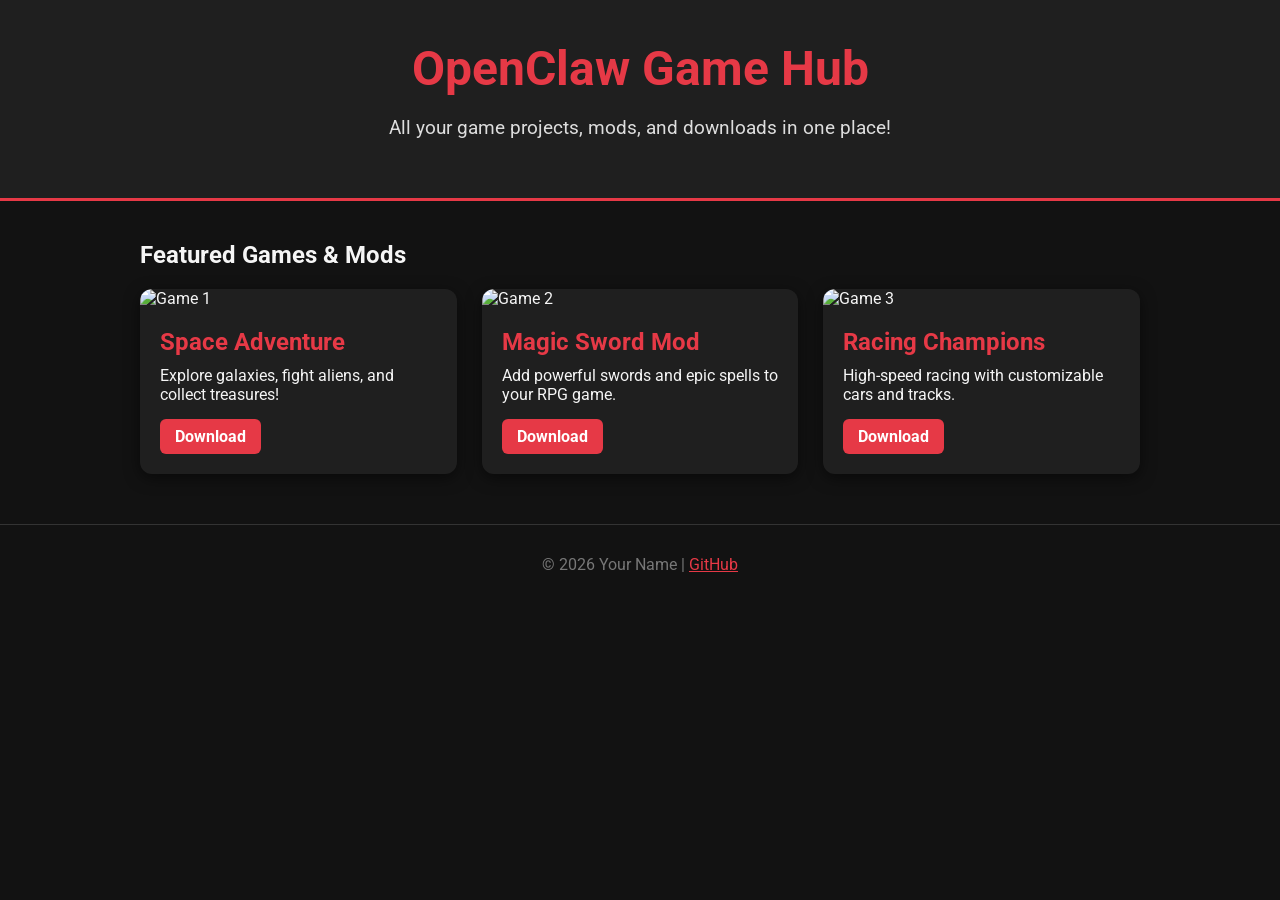
==== index.html @ 2bdb232e "Add initial HTML structure for game hub" ====
<!DOCTYPE html>
<html lang="en">
<head>
<meta charset="UTF-8">
<meta name="viewport" content="width=device-width, initial-scale=1.0">
<title>OpenClaw Style Game Hub</title>
<link href="https://fonts.googleapis.com/css2?family=Roboto:wght@400;700&display=swap" rel="stylesheet">
<style>
  body { 
    font-family: 'Roboto', sans-serif; 
    margin: 0; 
    background: #121212; 
    color: #f5f5f5; 
  }
  header {
    background: #1f1f1f;
    padding: 40px 20px;
    text-align: center;
    border-bottom: 3px solid #e63946;
  }
  header h1 { font-size: 3em; color: #e63946; margin: 0; }
  header p { font-size: 1.2em; color: #ddd; }
  .container { max-width: 1000px; margin: 40px auto; padding: 0 20px; }
  .grid { display: grid; grid-template-columns: repeat(auto-fit, minmax(280px, 1fr)); gap: 25px; }
  .card {
    background: #1f1f1f; 
    border-radius: 12px; 
    overflow: hidden; 
    box-shadow: 0 4px 15px rgba(0,0,0,0.5);
    transition: transform 0.2s, box-shadow 0.2s;
  }
  .card:hover { transform: translateY(-5px); box-shadow: 0 8px 25px rgba(0,0,0,0.7); }
  .card img { width: 100%; height: 160px; object-fit: cover; }
  .card-content { padding: 20px; }
  .card-content h2 { margin: 0 0 10px; color: #e63946; }
  .card-content p { margin: 0 0 15px; }
  .card-content a { 
    display: inline-block; 
    padding: 8px 15px; 
    background: #e63946; 
    color: white; 
    text-decoration: none; 
    border-radius: 6px; 
    font-weight: bold; 
  }
  .card-content a:hover { background: #ff4561; }
  footer { 
    text-align: center; 
    padding: 30px 10px; 
    color: #777; 
    border-top: 1px solid #333; 
  }
  /* Disqus container */
  #disqus_thread { margin-top: 50px; }
</style>
</head>
<body>

<header>
  <h1>OpenClaw Game Hub</h1>
  <p>All your game projects, mods, and downloads in one place!</p>
</header>

<div class="container">
  <h2>Featured Games & Mods</h2>
  <div class="grid">
    <div class="card">
      <img src="https://via.placeholder.com/400x160.png?text=Game+1" alt="Game 1">
      <div class="card-content">
        <h2>Space Adventure</h2>
        <p>Explore galaxies, fight aliens, and collect treasures!</p>
        <a href="https://example.com/space-adventure.zip" target="_blank">Download</a>
      </div>
    </div>

    <div class="card">
      <img src="https://via.placeholder.com/400x160.png?text=Game+2" alt="Game 2">
      <div class="card-content">
        <h2>Magic Sword Mod</h2>
        <p>Add powerful swords and epic spells to your RPG game.</p>
        <a href="https://example.com/magic-sword.zip" target="_blank">Download</a>
      </div>
    </div>

    <div class="card">
      <img src="https://via.placeholder.com/400x160.png?text=Game+3" alt="Game 3">
      <div class="card-content">
        <h2>Racing Champions</h2>
        <p>High-speed racing with customizable cars and tracks.</p>
        <a href="https://example.com/racing-champions.zip" target="_blank">Download</a>
      </div>
    </div>
  </div>

  <!-- Disqus Comments -->
  <div id="disqus_thread"></div>
</div>

<footer>
  &copy; 2026 Your Name | <a href="https://github.com/YourGitHub" target="_blank" style="color:#e63946;">GitHub</a>
</footer>

<script>
/**
*  REPLACE 'example-disqus-shortname' BELOW WITH YOUR OWN DISQUS SHORTNAME
*/
var disqus_config = function () {
this.page.url = window.location.href;
this.page.identifier = document.title;
};
(function() {
var d = document, s = d.createElement('script');
s.src = 'https://example-disqus-shortname.disqus.com/embed.js';
s.setAttribute('data-timestamp', +new Date());
(d.head || d.body).appendChild(s);
})();
</script>
<noscript>Please enable JavaScript to view the <a href="https://disqus.com/?ref_noscript">comments powered by Disqus.</a></noscript>

</body>
</html>
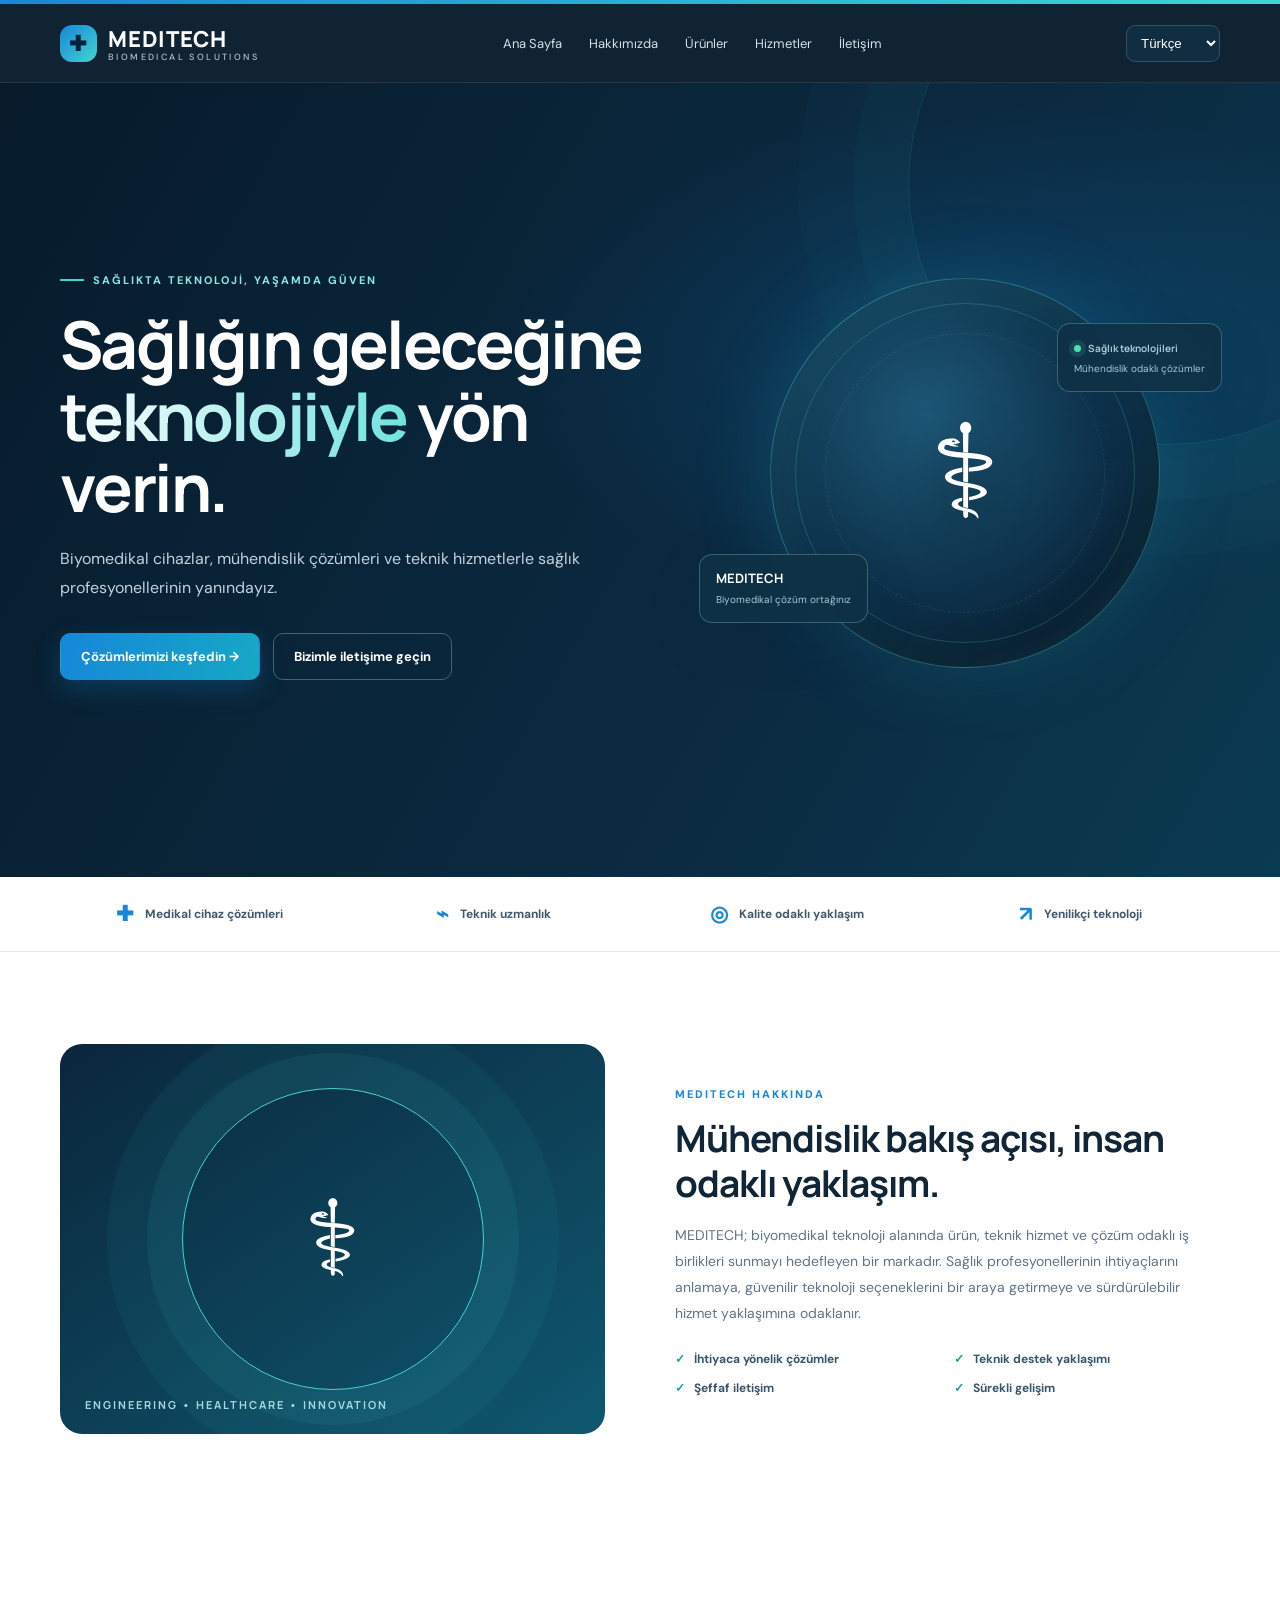
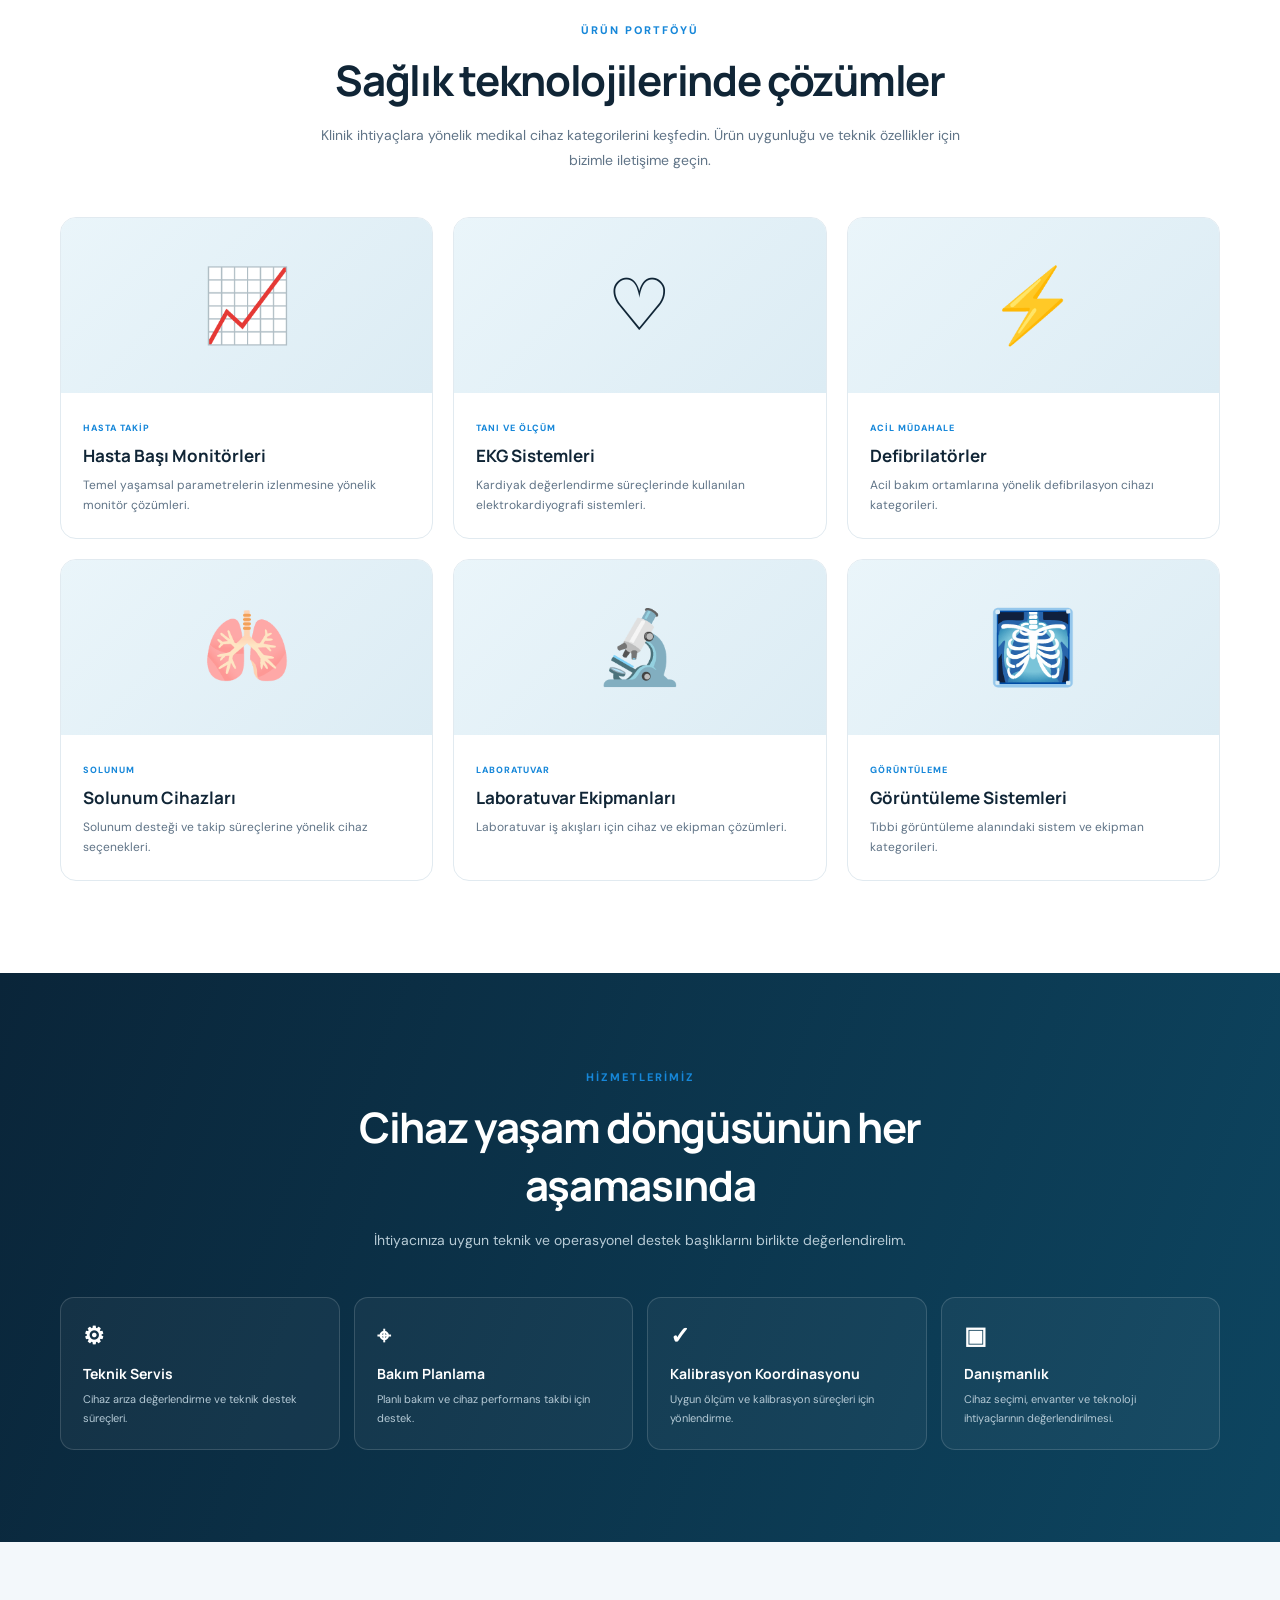
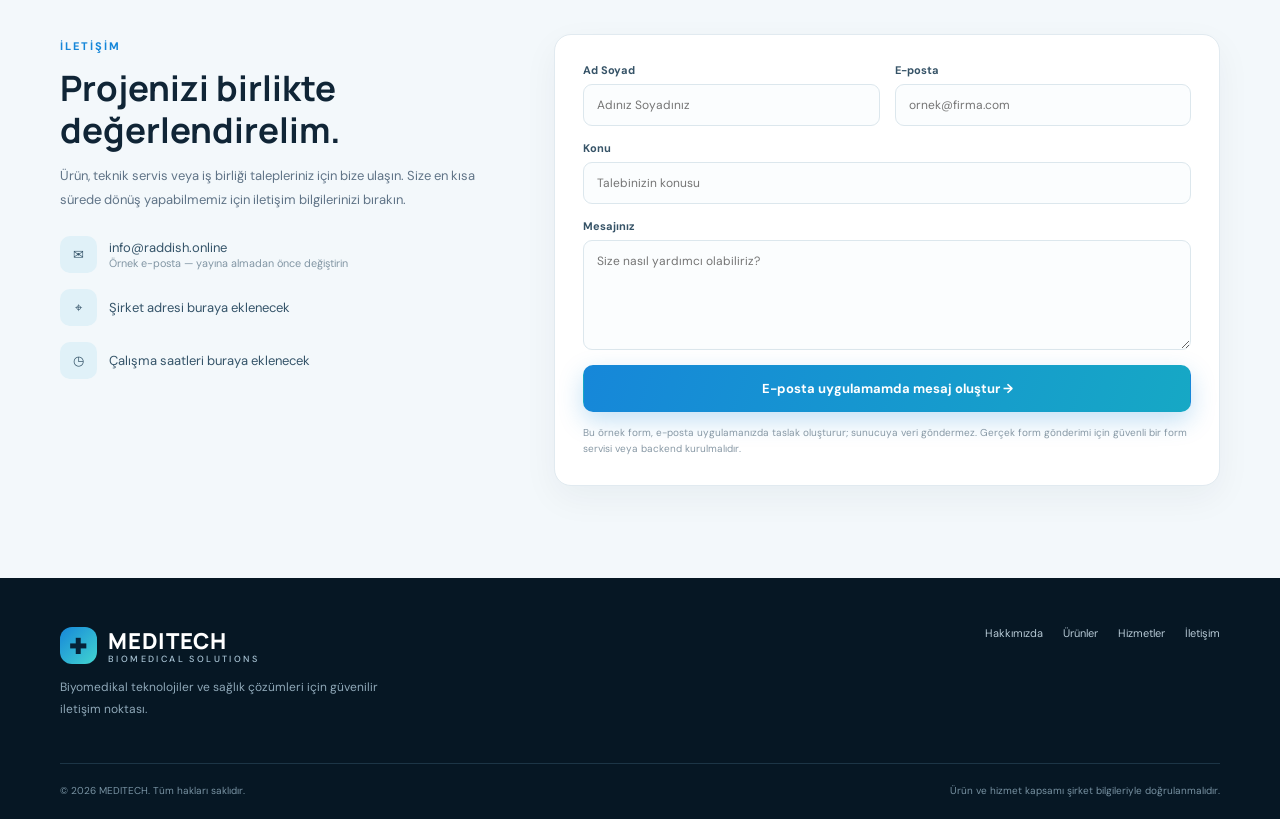
==== commit bedf05f3: "Add files via upload" ====
--- a/index.html
+++ b/index.html
@@ -1,121 +1,121 @@
 <!DOCTYPE html>
-<html lang="en">
+<html lang="tr">
 <head>
-<meta charset="UTF-8">
-<meta name="viewport" content="width=device-width, initial-scale=1.0">
-<title>OpenClaw Style Game Hub</title>
-<link href="https://fonts.googleapis.com/css2?family=Roboto:wght@400;700&display=swap" rel="stylesheet">
-<style>
-  body { 
-    font-family: 'Roboto', sans-serif; 
-    margin: 0; 
-    background: #121212; 
-    color: #f5f5f5; 
-  }
-  header {
-    background: #1f1f1f;
-    padding: 40px 20px;
-    text-align: center;
-    border-bottom: 3px solid #e63946;
-  }
-  header h1 { font-size: 3em; color: #e63946; margin: 0; }
-  header p { font-size: 1.2em; color: #ddd; }
-  .container { max-width: 1000px; margin: 40px auto; padding: 0 20px; }
-  .grid { display: grid; grid-template-columns: repeat(auto-fit, minmax(280px, 1fr)); gap: 25px; }
-  .card {
-    background: #1f1f1f; 
-    border-radius: 12px; 
-    overflow: hidden; 
-    box-shadow: 0 4px 15px rgba(0,0,0,0.5);
-    transition: transform 0.2s, box-shadow 0.2s;
-  }
-  .card:hover { transform: translateY(-5px); box-shadow: 0 8px 25px rgba(0,0,0,0.7); }
-  .card img { width: 100%; height: 160px; object-fit: cover; }
-  .card-content { padding: 20px; }
-  .card-content h2 { margin: 0 0 10px; color: #e63946; }
-  .card-content p { margin: 0 0 15px; }
-  .card-content a { 
-    display: inline-block; 
-    padding: 8px 15px; 
-    background: #e63946; 
-    color: white; 
-    text-decoration: none; 
-    border-radius: 6px; 
-    font-weight: bold; 
-  }
-  .card-content a:hover { background: #ff4561; }
-  footer { 
-    text-align: center; 
-    padding: 30px 10px; 
-    color: #777; 
-    border-top: 1px solid #333; 
-  }
-  /* Disqus container */
-  #disqus_thread { margin-top: 50px; }
-</style>
+  <meta charset="UTF-8">
+  <meta name="viewport" content="width=device-width, initial-scale=1.0">
+  <meta name="theme-color" content="#071b2b">
+  <meta name="description" content="MEDITECH — Biyomedikal teknolojiler, medikal cihaz çözümleri ve teknik servis.">
+  <title>MEDITECH | Biomedical Solutions</title>
+  <link rel="preconnect" href="https://fonts.googleapis.com">
+  <link rel="preconnect" href="https://fonts.gstatic.com" crossorigin>
+  <link href="https://fonts.googleapis.com/css2?family=DM+Sans:wght@400;500;600;700&family=Manrope:wght@400;500;600;700;800&display=swap" rel="stylesheet">
+  <style>
+    :root{--navy:#071b2b;--navy2:#0c2a40;--blue:#1687d9;--cyan:#42d5d0;--ink:#102536;--muted:#607487;--pale:#f3f8fb;--line:#e1eaf0;--white:#fff;--shadow:0 18px 55px rgba(6,35,55,.12)}
+    *{box-sizing:border-box}html{scroll-behavior:smooth}body{margin:0;font-family:"DM Sans",sans-serif;color:var(--ink);background:#fff}a{color:inherit;text-decoration:none}button,input,textarea{font:inherit}.container{width:min(1160px,calc(100% - 44px));margin:auto}
+    .topline{height:4px;background:linear-gradient(90deg,var(--blue),var(--cyan))}.header{position:sticky;top:0;z-index:20;background:rgba(7,27,43,.96);backdrop-filter:blur(14px);border-bottom:1px solid rgba(255,255,255,.09)}.nav{height:78px;display:flex;align-items:center;justify-content:space-between;gap:25px;color:#fff}.brand{display:flex;align-items:center;gap:11px;font-family:Manrope,sans-serif;font-size:22px;font-weight:800;letter-spacing:.8px}.brandmark{width:37px;height:37px;border-radius:12px;background:linear-gradient(135deg,var(--blue),var(--cyan));display:grid;place-items:center;color:#062238;font-size:21px}.brand small{display:block;font:500 9px "DM Sans";letter-spacing:2.4px;color:#a9c4d5;margin-top:-3px}.navlinks{display:flex;align-items:center;gap:27px;font-size:13px;color:#d4e1e9}.navlinks a:hover{color:var(--cyan)}.navright{display:flex;align-items:center;gap:12px}.lang{border:1px solid #315064;background:#102d42;color:#fff;border-radius:9px;padding:9px 10px;outline:none}.menu-btn{display:none;border:1px solid #315064;background:transparent;color:white;border-radius:9px;padding:9px 12px}
+    .hero{background:radial-gradient(ellipse at 78% 35%,rgba(22,135,217,.22),transparent 35%),linear-gradient(120deg,#071b2b 0%,#0b2b42 65%,#0b3b51 100%);color:#fff;overflow:hidden;position:relative}.hero:after{content:"";position:absolute;width:520px;height:520px;border:1px solid rgba(66,213,208,.14);border-radius:50%;right:-150px;top:-160px;box-shadow:0 0 0 55px rgba(66,213,208,.025),0 0 0 110px rgba(66,213,208,.02)}.hero-grid{min-height:610px;display:grid;grid-template-columns:1.08fr .92fr;align-items:center;gap:50px;padding-top:50px;padding-bottom:65px;position:relative;z-index:1}.eyebrow{display:inline-flex;align-items:center;gap:9px;color:#8ce8e3;font-size:11px;font-weight:700;letter-spacing:2px;text-transform:uppercase}.eyebrow:before{content:"";width:24px;height:2px;background:var(--cyan)}h1,h2,h3{font-family:Manrope,sans-serif}h1{font-size:clamp(40px,5.3vw,66px);line-height:1.08;letter-spacing:-2.6px;margin:22px 0}.gradient{background:linear-gradient(90deg,#fff,#70e3df);-webkit-background-clip:text;background-clip:text;color:transparent}.hero-copy{max-width:570px;color:#c1d2dd;font-size:16px;line-height:1.8}.actions{display:flex;gap:13px;flex-wrap:wrap;margin-top:30px}.btn{display:inline-flex;align-items:center;justify-content:center;gap:10px;padding:14px 20px;border-radius:10px;font-weight:700;font-size:13px;transition:.2s;border:1px solid transparent}.btn-primary{background:linear-gradient(110deg,var(--blue),#16a8c5);color:white;box-shadow:0 9px 25px rgba(22,135,217,.25)}.btn-primary:hover{transform:translateY(-2px);filter:brightness(1.08)}.btn-ghost{border-color:#456174;color:#fff}.btn-ghost:hover{background:#163b53}.hero-visual{position:relative;min-height:410px;display:grid;place-items:center}.orb{width:min(390px,90%);aspect-ratio:1;border-radius:50%;background:radial-gradient(circle at 40% 35%,#1c5776,#0c2d45 58%,#081d2e 72%);border:1px solid rgba(93,224,222,.35);box-shadow:0 0 80px rgba(31,171,203,.18),inset 0 0 55px rgba(69,208,207,.12);display:grid;place-items:center;position:relative}.orb:before,.orb:after{content:"";position:absolute;inset:24px;border:1px solid rgba(109,228,224,.2);border-radius:50%}.orb:after{inset:54px;border-style:dashed;opacity:.6}.medical-icon{font-size:130px;filter:drop-shadow(0 12px 24px rgba(0,0,0,.35));z-index:1}.float-card{position:absolute;background:rgba(15,49,70,.9);border:1px solid rgba(135,222,224,.3);box-shadow:var(--shadow);border-radius:13px;padding:14px 16px;color:white;backdrop-filter:blur(10px)}.float-card strong{display:block;font:700 13px Manrope}.float-card span{font-size:10px;color:#a9c7d5}.fc1{top:55px;right:-2px}.fc2{bottom:55px;left:-10px}.pulse{display:inline-block;width:7px;height:7px;background:#4ee0b1;border-radius:50%;margin-right:7px;box-shadow:0 0 0 5px rgba(78,224,177,.12)}
+    .trust{background:#fff;border-bottom:1px solid var(--line)}.trust-grid{display:grid;grid-template-columns:repeat(4,1fr);padding:23px 0;gap:15px}.trust-item{display:flex;align-items:center;justify-content:center;gap:11px;color:#40596b;font-size:12px;font-weight:700}.trust-item b{font-size:21px;color:var(--blue)}
+    section{padding:92px 0}.section-head{text-align:center;max-width:680px;margin:0 auto 45px}.kicker{font-size:11px;letter-spacing:2px;text-transform:uppercase;color:var(--blue);font-weight:800}.section-head h2{font-size:clamp(29px,3.5vw,42px);letter-spacing:-1.3px;margin:12px 0}.section-head p{color:var(--muted);line-height:1.75;font-size:14px}.cards{display:grid;grid-template-columns:repeat(3,1fr);gap:20px}.card{padding:28px;border:1px solid var(--line);border-radius:16px;background:white;transition:.25s}.card:hover{transform:translateY(-5px);box-shadow:var(--shadow);border-color:#c7e4f2}.card-icon{width:52px;height:52px;border-radius:14px;background:#eaf6fc;display:grid;place-items:center;font-size:25px;margin-bottom:21px}.card h3{font-size:17px;margin:0 0 10px}.card p{font-size:13px;color:var(--muted);line-height:1.75;margin:0}.learn{display:inline-flex;margin-top:19px;color:var(--blue);font-weight:700;font-size:12px}
+    .about{background:var(--pale)}.about-grid{display:grid;grid-template-columns:1fr 1fr;gap:70px;align-items:center}.about-art{min-height:390px;border-radius:22px;background:linear-gradient(145deg,#0a263b,#0f5870);position:relative;overflow:hidden;display:grid;place-items:center;color:white}.about-art:before{content:"";position:absolute;width:300px;height:300px;border:1px solid #48d5d0;border-radius:50%;box-shadow:0 0 0 35px rgba(72,213,208,.07),0 0 0 75px rgba(72,213,208,.05)}.about-symbol{font-size:105px;z-index:1}.art-label{position:absolute;bottom:22px;left:25px;font:700 11px Manrope;letter-spacing:2px;color:#a6d9df}.about-copy h2{font-size:37px;line-height:1.2;letter-spacing:-1px;margin:13px 0 18px}.about-copy p{color:var(--muted);font-size:14px;line-height:1.85}.checks{display:grid;grid-template-columns:1fr 1fr;gap:13px;margin-top:24px}.check{font-size:12px;font-weight:700;color:#36566a}.check:before{content:"✓";color:#0aa5a5;margin-right:9px}
+    .products{background:white}.product-card{border:1px solid var(--line);border-radius:16px;overflow:hidden;background:white}.product-art{height:175px;display:grid;place-items:center;background:linear-gradient(135deg,#eaf5fa,#dcecf4);font-size:72px}.product-body{padding:22px}.product-body small{color:var(--blue);font-weight:800;letter-spacing:1px;text-transform:uppercase;font-size:9px}.product-body h3{margin:8px 0;font-size:17px}.product-body p{color:var(--muted);font-size:12px;line-height:1.7;margin:0}
+    .service-band{background:linear-gradient(110deg,#0a2539,#0d4560);color:#fff}.service-band .section-head p{color:#b7cbd6}.service-grid{display:grid;grid-template-columns:repeat(4,1fr);gap:14px}.service{border:1px solid rgba(255,255,255,.15);border-radius:14px;padding:22px;background:rgba(255,255,255,.045)}.service b{font-size:24px}.service h3{font-size:14px;margin:13px 0 7px}.service p{font-size:11px;line-height:1.7;color:#b4c9d5;margin:0}
+    .contact{background:var(--pale)}.contact-grid{display:grid;grid-template-columns:.8fr 1.2fr;gap:50px}.contact-info h2{font-size:35px;line-height:1.2;margin:12px 0}.contact-info p{color:var(--muted);font-size:13px;line-height:1.8}.contact-detail{margin-top:25px;display:grid;gap:16px}.detail{display:flex;gap:12px;align-items:center;font-size:13px;color:#355469}.detail i{font-style:normal;width:37px;height:37px;border-radius:10px;background:#e0f1f8;display:grid;place-items:center}.form{background:#fff;padding:28px;border:1px solid var(--line);border-radius:17px;box-shadow:0 12px 35px rgba(6,35,55,.05)}.form-grid{display:grid;grid-template-columns:1fr 1fr;gap:15px}.field{display:grid;gap:7px}.field.full{grid-column:1/-1}.field label{font-size:11px;font-weight:700;color:#365367}.field input,.field textarea{width:100%;border:1px solid #dce7ed;border-radius:9px;padding:12px 13px;outline:none;background:#fbfdfe;font-size:12px}.field input:focus,.field textarea:focus{border-color:var(--blue);box-shadow:0 0 0 3px rgba(22,135,217,.1)}.field textarea{min-height:110px;resize:vertical}.form-note{font-size:10px;color:#8798a5;margin:13px 0 0;line-height:1.6}.footer{background:#061724;color:#b5c8d4;padding:48px 0 22px}.footer-top{display:flex;justify-content:space-between;gap:30px;align-items:flex-start;padding-bottom:30px;border-bottom:1px solid #1c3546}.footer .brand{color:white}.footer p{max-width:360px;font-size:12px;line-height:1.8;color:#8fa8b8}.footer-links{display:flex;gap:20px;flex-wrap:wrap;font-size:11px}.footer-links a:hover{color:var(--cyan)}.copyright{display:flex;justify-content:space-between;gap:15px;padding-top:20px;font-size:10px;color:#7892a2}
+    @media(max-width:850px){.navlinks{gap:14px}.hero-grid{grid-template-columns:1fr .8fr;gap:15px}.cards{grid-template-columns:repeat(2,1fr)}.service-grid{grid-template-columns:repeat(2,1fr)}.about-grid{gap:35px}.contact-grid{gap:25px}}
+    @media(max-width:650px){.container{width:min(100% - 32px,1160px)}.nav{height:68px}.menu-btn{display:block}.navlinks{display:none;position:absolute;top:68px;left:0;right:0;background:#081e2e;padding:20px 24px 24px;flex-direction:column;align-items:flex-start;border-bottom:1px solid #244357}.navlinks.open{display:flex}.navright{gap:8px}.lang{max-width:112px}.hero-grid{grid-template-columns:1fr;padding-top:65px;gap:15px}.hero-visual{min-height:310px}.orb{width:270px}.medical-icon{font-size:95px}.fc1{right:0;top:15px}.fc2{left:0;bottom:12px}h1{font-size:43px}.trust-grid{grid-template-columns:1fr 1fr;gap:18px}.trust-item{justify-content:flex-start;font-size:10px}section{padding:68px 0}.cards{grid-template-columns:1fr}.about-grid,.contact-grid{grid-template-columns:1fr}.about-art{min-height:280px}.about-copy h2,.contact-info h2{font-size:30px}.service-grid{grid-template-columns:1fr 1fr}.form-grid{grid-template-columns:1fr}.field.full{grid-column:auto}.footer-top,.copyright{flex-direction:column}.footer-links{gap:14px}}
+  </style>
 </head>
 <body>
-
-<header>
-  <h1>OpenClaw Game Hub</h1>
-  <p>All your game projects, mods, and downloads in one place!</p>
+<div class="topline"></div>
+<header class="header">
+  <div class="container nav">
+    <a class="brand" href="#home" aria-label="MEDITECH home"><span class="brandmark">✚</span><span>MEDITECH<small>BIOMEDICAL SOLUTIONS</small></span></a>
+    <nav class="navlinks" id="navlinks">
+      <a href="#home" data-i18n="navHome">Ana Sayfa</a><a href="#about" data-i18n="navAbout">Hakkımızda</a><a href="#products" data-i18n="navProducts">Ürünler</a><a href="#services" data-i18n="navServices">Hizmetler</a><a href="#contact" data-i18n="navContact">İletişim</a>
+    </nav>
+    <div class="navright">
+      <select class="lang" id="language" aria-label="Select language">
+        <option value="tr">Türkçe</option><option value="en">English</option><option value="de">Deutsch</option><option value="fr">Français</option><option value="es">Español</option><option value="ru">Русский</option><option value="ar">العربية</option><option value="ja">日本語</option>
+      </select>
+      <button class="menu-btn" id="menuBtn" aria-label="Open menu">☰</button>
+    </div>
+  </div>
 </header>
-
-<div class="container">
-  <h2>Featured Games & Mods</h2>
-  <div class="grid">
-    <div class="card">
-      <img src="https://via.placeholder.com/400x160.png?text=Game+1" alt="Game 1">
-      <div class="card-content">
-        <h2>Space Adventure</h2>
-        <p>Explore galaxies, fight aliens, and collect treasures!</p>
-        <a href="https://example.com/space-adventure.zip" target="_blank">Download</a>
+<main>
+  <section class="hero" id="home">
+    <div class="container hero-grid">
+      <div>
+        <span class="eyebrow" data-i18n="heroEyebrow">SAĞLIKTA TEKNOLOJİ, YAŞAMDA GÜVEN</span>
+        <h1 data-i18n="heroTitle">Sağlığın geleceğine<br><span class="gradient">teknolojiyle</span> yön verin.</h1>
+        <p class="hero-copy" data-i18n="heroText">Biyomedikal cihazlar, mühendislik çözümleri ve teknik hizmetlerle sağlık profesyonellerinin yanındayız.</p>
+        <div class="actions"><a class="btn btn-primary" href="#products" data-i18n="heroCta">Çözümlerimizi keşfedin <span>→</span></a><a class="btn btn-ghost" href="#contact" data-i18n="heroContact">Bizimle iletişime geçin</a></div>
+      </div>
+      <div class="hero-visual" aria-hidden="true"><div class="orb"><div class="medical-icon">⚕</div></div><div class="float-card fc1"><strong><i class="pulse"></i><span data-i18n="floatStatus">Sağlık teknolojileri</span></strong><span data-i18n="floatSub">Mühendislik odaklı çözümler</span></div><div class="float-card fc2"><strong>MEDITECH</strong><span data-i18n="floatBottom">Biyomedikal çözüm ortağınız</span></div></div>
+    </div>
+  </section>
+  <div class="trust"><div class="container trust-grid"><div class="trust-item"><b>✚</b><span data-i18n="trust1">Medikal cihaz çözümleri</span></div><div class="trust-item"><b>⌁</b><span data-i18n="trust2">Teknik uzmanlık</span></div><div class="trust-item"><b>◎</b><span data-i18n="trust3">Kalite odaklı yaklaşım</span></div><div class="trust-item"><b>↗</b><span data-i18n="trust4">Yenilikçi teknoloji</span></div></div></div>
+  <section id="about">
+    <div class="container about-grid">
+      <div class="about-art"><div class="about-symbol">⚕</div><div class="art-label">ENGINEERING • HEALTHCARE • INNOVATION</div></div>
+      <div class="about-copy"><span class="kicker" data-i18n="aboutKicker">MEDITECH HAKKINDA</span><h2 data-i18n="aboutTitle">Mühendislik bakış açısı, insan odaklı yaklaşım.</h2><p data-i18n="aboutText">MEDITECH; biyomedikal teknoloji alanında ürün, teknik hizmet ve çözüm odaklı iş birlikleri sunmayı hedefleyen bir markadır. Sağlık profesyonellerinin ihtiyaçlarını anlamaya, güvenilir teknoloji seçeneklerini bir araya getirmeye ve sürdürülebilir hizmet yaklaşımına odaklanır.</p><div class="checks"><div class="check" data-i18n="check1">İhtiyaca yönelik çözümler</div><div class="check" data-i18n="check2">Teknik destek yaklaşımı</div><div class="check" data-i18n="check3">Şeffaf iletişim</div><div class="check" data-i18n="check4">Sürekli gelişim</div></div></div>
+    </div>
+  </section>
+  <section class="products" id="products">
+    <div class="container"><div class="section-head"><span class="kicker" data-i18n="productsKicker">ÜRÜN PORTFÖYÜ</span><h2 data-i18n="productsTitle">Sağlık teknolojilerinde çözümler</h2><p data-i18n="productsText">Klinik ihtiyaçlara yönelik medikal cihaz kategorilerini keşfedin. Ürün uygunluğu ve teknik özellikler için bizimle iletişime geçin.</p></div>
+      <div class="cards">
+        <article class="product-card"><div class="product-art">📈</div><div class="product-body"><small data-i18n="catMonitoring">HASTA TAKİP</small><h3 data-i18n="prod1">Hasta Başı Monitörleri</h3><p data-i18n="prod1Text">Temel yaşamsal parametrelerin izlenmesine yönelik monitör çözümleri.</p></div></article>
+        <article class="product-card"><div class="product-art">♡</div><div class="product-body"><small data-i18n="catDiagnosis">TANI VE ÖLÇÜM</small><h3 data-i18n="prod2">EKG Sistemleri</h3><p data-i18n="prod2Text">Kardiyak değerlendirme süreçlerinde kullanılan elektrokardiyografi sistemleri.</p></div></article>
+        <article class="product-card"><div class="product-art">⚡</div><div class="product-body"><small data-i18n="catEmergency">ACİL MÜDAHALE</small><h3 data-i18n="prod3">Defibrilatörler</h3><p data-i18n="prod3Text">Acil bakım ortamlarına yönelik defibrilasyon cihazı kategorileri.</p></div></article>
+        <article class="product-card"><div class="product-art">🫁</div><div class="product-body"><small data-i18n="catRespiratory">SOLUNUM</small><h3 data-i18n="prod4">Solunum Cihazları</h3><p data-i18n="prod4Text">Solunum desteği ve takip süreçlerine yönelik cihaz seçenekleri.</p></div></article>
+        <article class="product-card"><div class="product-art">🔬</div><div class="product-body"><small data-i18n="catLab">LABORATUVAR</small><h3 data-i18n="prod5">Laboratuvar Ekipmanları</h3><p data-i18n="prod5Text">Laboratuvar iş akışları için cihaz ve ekipman çözümleri.</p></div></article>
+        <article class="product-card"><div class="product-art">🩻</div><div class="product-body"><small data-i18n="catImaging">GÖRÜNTÜLEME</small><h3 data-i18n="prod6">Görüntüleme Sistemleri</h3><p data-i18n="prod6Text">Tıbbi görüntüleme alanındaki sistem ve ekipman kategorileri.</p></div></article>
       </div>
     </div>
-
-    <div class="card">
-      <img src="https://via.placeholder.com/400x160.png?text=Game+2" alt="Game 2">
-      <div class="card-content">
-        <h2>Magic Sword Mod</h2>
-        <p>Add powerful swords and epic spells to your RPG game.</p>
-        <a href="https://example.com/magic-sword.zip" target="_blank">Download</a>
+  </section>
+  <section class="service-band" id="services">
+    <div class="container"><div class="section-head"><span class="kicker" data-i18n="servicesKicker">HİZMETLERİMİZ</span><h2 data-i18n="servicesTitle">Cihaz yaşam döngüsünün her aşamasında</h2><p data-i18n="servicesText">İhtiyacınıza uygun teknik ve operasyonel destek başlıklarını birlikte değerlendirelim.</p></div>
+      <div class="service-grid">
+        <div class="service"><b>⚙</b><h3 data-i18n="service1">Teknik Servis</h3><p data-i18n="service1Text">Cihaz arıza değerlendirme ve teknik destek süreçleri.</p></div>
+        <div class="service"><b>⌖</b><h3 data-i18n="service2">Bakım Planlama</h3><p data-i18n="service2Text">Planlı bakım ve cihaz performans takibi için destek.</p></div>
+        <div class="service"><b>✓</b><h3 data-i18n="service3">Kalibrasyon Koordinasyonu</h3><p data-i18n="service3Text">Uygun ölçüm ve kalibrasyon süreçleri için yönlendirme.</p></div>
+        <div class="service"><b>▣</b><h3 data-i18n="service4">Danışmanlık</h3><p data-i18n="service4Text">Cihaz seçimi, envanter ve teknoloji ihtiyaçlarının değerlendirilmesi.</p></div>
       </div>
     </div>
-
-    <div class="card">
-      <img src="https://via.placeholder.com/400x160.png?text=Game+3" alt="Game 3">
-      <div class="card-content">
-        <h2>Racing Champions</h2>
-        <p>High-speed racing with customizable cars and tracks.</p>
-        <a href="https://example.com/racing-champions.zip" target="_blank">Download</a>
-      </div>
+  </section>
+  <section id="contact" class="contact">
+    <div class="container contact-grid">
+      <div class="contact-info"><span class="kicker" data-i18n="contactKicker">İLETİŞİM</span><h2 data-i18n="contactTitle">Projenizi birlikte değerlendirelim.</h2><p data-i18n="contactText">Ürün, teknik servis veya iş birliği talepleriniz için bize ulaşın. Size en kısa sürede dönüş yapabilmemiz için iletişim bilgilerinizi bırakın.</p><div class="contact-detail"><div class="detail"><i>✉</i><span>info@raddish.online <small style="display:block;color:#8296a4" data-i18n="emailNote">Örnek e-posta — yayına almadan önce değiştirin</small></span></div><div class="detail"><i>⌖</i><span data-i18n="locationNote">Şirket adresi buraya eklenecek</span></div><div class="detail"><i>◷</i><span data-i18n="hoursNote">Çalışma saatleri buraya eklenecek</span></div></div></div>
+      <form class="form" id="contactForm"><div class="form-grid"><div class="field"><label for="name" data-i18n="formName">Ad Soyad</label><input id="name" name="name" required autocomplete="name" placeholder="Adınız Soyadınız"></div><div class="field"><label for="email" data-i18n="formEmail">E-posta</label><input id="email" name="email" type="email" required autocomplete="email" placeholder="ornek@firma.com"></div><div class="field full"><label for="subject" data-i18n="formSubject">Konu</label><input id="subject" name="subject" required placeholder="Talebinizin konusu"></div><div class="field full"><label for="message" data-i18n="formMessage">Mesajınız</label><textarea id="message" name="message" required placeholder="Size nasıl yardımcı olabiliriz?"></textarea></div><div class="field full"><button class="btn btn-primary" type="submit" data-i18n="formSend">E-posta uygulamamda mesaj oluştur →</button></div></div><p class="form-note" data-i18n="formNote">Bu örnek form, e-posta uygulamanızda taslak oluşturur; sunucuya veri göndermez. Gerçek form gönderimi için güvenli bir form servisi veya backend kurulmalıdır.</p></form>
     </div>
-  </div>
-
-  <!-- Disqus Comments -->
-  <div id="disqus_thread"></div>
-</div>
-
-<footer>
-  &copy; 2026 Your Name | <a href="https://github.com/YourGitHub" target="_blank" style="color:#e63946;">GitHub</a>
-</footer>
-
+  </section>
+</main>
+<footer class="footer"><div class="container"><div class="footer-top"><div><a class="brand" href="#home"><span class="brandmark">✚</span><span>MEDITECH<small>BIOMEDICAL SOLUTIONS</small></span></a><p data-i18n="footerText">Biyomedikal teknolojiler ve sağlık çözümleri için güvenilir iletişim noktası.</p></div><div class="footer-links"><a href="#about" data-i18n="navAbout">Hakkımızda</a><a href="#products" data-i18n="navProducts">Ürünler</a><a href="#services" data-i18n="navServices">Hizmetler</a><a href="#contact" data-i18n="navContact">İletişim</a></div></div><div class="copyright"><span>© <span id="year"></span> MEDITECH. <span data-i18n="rights">Tüm hakları saklıdır.</span></span><span data-i18n="disclaimer">Ürün ve hizmet kapsamı şirket bilgileriyle doğrulanmalıdır.</span></div></div></footer>
 <script>
-/**
-*  REPLACE 'example-disqus-shortname' BELOW WITH YOUR OWN DISQUS SHORTNAME
-*/
-var disqus_config = function () {
-this.page.url = window.location.href;
-this.page.identifier = document.title;
+const translations = {
+tr:{
+navHome:"Ana Sayfa",navAbout:"Hakkımızda",navProducts:"Ürünler",navServices:"Hizmetler",navContact:"İletişim",heroEyebrow:"SAĞLIKTA TEKNOLOJİ, YAŞAMDA GÜVEN",heroTitle:'Sağlığın geleceğine<br><span class="gradient">teknolojiyle</span> yön verin.',heroText:"Biyomedikal cihazlar, mühendislik çözümleri ve teknik hizmetlerle sağlık profesyonellerinin yanındayız.",heroCta:"Çözümlerimizi keşfedin →",heroContact:"Bizimle iletişime geçin",floatStatus:"Sağlık teknolojileri",floatSub:"Mühendislik odaklı çözümler",floatBottom:"Biyomedikal çözüm ortağınız",trust1:"Medikal cihaz çözümleri",trust2:"Teknik uzmanlık",trust3:"Kalite odaklı yaklaşım",trust4:"Yenilikçi teknoloji",aboutKicker:"MEDITECH HAKKINDA",aboutTitle:"Mühendislik bakış açısı, insan odaklı yaklaşım.",aboutText:"MEDITECH; biyomedikal teknoloji alanında ürün, teknik hizmet ve çözüm odaklı iş birlikleri sunmayı hedefleyen bir markadır. Sağlık profesyonellerinin ihtiyaçlarını anlamaya, güvenilir teknoloji seçeneklerini bir araya getirmeye ve sürdürülebilir hizmet yaklaşımına odaklanır.",check1:"İhtiyaca yönelik çözümler",check2:"Teknik destek yaklaşımı",check3:"Şeffaf iletişim",check4:"Sürekli gelişim",productsKicker:"ÜRÜN PORTFÖYÜ",productsTitle:"Sağlık teknolojilerinde çözümler",productsText:"Klinik ihtiyaçlara yönelik medikal cihaz kategorilerini keşfedin. Ürün uygunluğu ve teknik özellikler için bizimle iletişime geçin.",catMonitoring:"HASTA TAKİP",catDiagnosis:"TANI VE ÖLÇÜM",catEmergency:"ACİL MÜDAHALE",catRespiratory:"SOLUNUM",catLab:"LABORATUVAR",catImaging:"GÖRÜNTÜLEME",prod1:"Hasta Başı Monitörleri",prod1Text:"Temel yaşamsal parametrelerin izlenmesine yönelik monitör çözümleri.",prod2:"EKG Sistemleri",prod2Text:"Kardiyak değerlendirme süreçlerinde kullanılan elektrokardiyografi sistemleri.",prod3:"Defibrilatörler",prod3Text:"Acil bakım ortamlarına yönelik defibrilasyon cihazı kategorileri.",prod4:"Solunum Cihazları",prod4Text:"Solunum desteği ve takip süreçlerine yönelik cihaz seçenekleri.",prod5:"Laboratuvar Ekipmanları",prod5Text:"Laboratuvar iş akışları için cihaz ve ekipman çözümleri.",prod6:"Görüntüleme Sistemleri",prod6Text:"Tıbbi görüntüleme alanındaki sistem ve ekipman kategorileri.",servicesKicker:"HİZMETLERİMİZ",servicesTitle:"Cihaz yaşam döngüsünün her aşamasında",servicesText:"İhtiyacınıza uygun teknik ve operasyonel destek başlıklarını birlikte değerlendirelim.",service1:"Teknik Servis",service1Text:"Cihaz arıza değerlendirme ve teknik destek süreçleri.",service2:"Bakım Planlama",service2Text:"Planlı bakım ve cihaz performans takibi için destek.",service3:"Kalibrasyon Koordinasyonu",service3Text:"Uygun ölçüm ve kalibrasyon süreçleri için yönlendirme.",service4:"Danışmanlık",service4Text:"Cihaz seçimi, envanter ve teknoloji ihtiyaçlarının değerlendirilmesi.",contactKicker:"İLETİŞİM",contactTitle:"Projenizi birlikte değerlendirelim.",contactText:"Ürün, teknik servis veya iş birliği talepleriniz için bize ulaşın. Size en kısa sürede dönüş yapabilmemiz için iletişim bilgilerinizi bırakın.",emailNote:"Örnek e-posta — yayına almadan önce değiştirin",locationNote:"Şirket adresi buraya eklenecek",hoursNote:"Çalışma saatleri buraya eklenecek",formName:"Ad Soyad",formEmail:"E-posta",formSubject:"Konu",formMessage:"Mesajınız",formSend:"E-posta uygulamamda mesaj oluştur →",formNote:"Bu örnek form, e-posta uygulamanızda taslak oluşturur; sunucuya veri göndermez. Gerçek form gönderimi için güvenli bir form servisi veya backend kurulmalıdır.",footerText:"Biyomedikal teknolojiler ve sağlık çözümleri için güvenilir iletişim noktası.",rights:"Tüm hakları saklıdır.",disclaimer:"Ürün ve hizmet kapsamı şirket bilgileriyle doğrulanmalıdır."},
+en:{
+navHome:"Home",navAbout:"About",navProducts:"Products",navServices:"Services",navContact:"Contact",heroEyebrow:"TECHNOLOGY IN HEALTHCARE, CONFIDENCE IN LIFE",heroTitle:'Shape the future of healthcare<br><span class="gradient">with technology.</span>',heroText:"Supporting healthcare professionals with biomedical equipment, engineering solutions and technical services.",heroCta:"Explore our solutions →",heroContact:"Contact our team",floatStatus:"Healthcare technology",floatSub:"Engineering-led solutions",floatBottom:"Your biomedical solutions partner",trust1:"Medical equipment solutions",trust2:"Technical expertise",trust3:"Quality-focused approach",trust4:"Innovative technology",aboutKicker:"ABOUT MEDITECH",aboutTitle:"An engineering mindset. A human-focused approach.",aboutText:"MEDITECH is a brand focused on product solutions, technical services and solution-oriented collaborations in biomedical technology. We aim to understand healthcare professionals' needs, bring together reliable technology options and support a sustainable service approach.",check1:"Needs-based solutions",check2:"Technical support approach",check3:"Transparent communication",check4:"Continuous improvement",productsKicker:"OUR PORTFOLIO",productsTitle:"Solutions in healthcare technology",productsText:"Explore medical device categories for clinical needs. Contact us for product availability and technical specifications.",catMonitoring:"PATIENT MONITORING",catDiagnosis:"DIAGNOSTICS & MEASUREMENT",catEmergency:"EMERGENCY CARE",catRespiratory:"RESPIRATORY",catLab:"LABORATORY",catImaging:"IMAGING",prod1:"Patient Monitors",prod1Text:"Monitoring solutions for tracking essential vital parameters.",prod2:"ECG Systems",prod2Text:"Electrocardiography systems used in cardiac assessment workflows.",prod3:"Defibrillators",prod3Text:"Defibrillation device categories for emergency care settings.",prod4:"Respiratory Devices",prod4Text:"Device options for respiratory support and monitoring.",prod5:"Laboratory Equipment",prod5Text:"Device and equipment solutions for laboratory workflows.",prod6:"Imaging Systems",prod6Text:"System and equipment categories in medical imaging.",servicesKicker:"OUR SERVICES",servicesTitle:"Supporting every stage of the equipment lifecycle",servicesText:"Let's discuss the technical and operational support that fits your needs.",service1:"Technical Service",service1Text:"Equipment fault assessment and technical support processes.",service2:"Maintenance Planning",service2Text:"Support for planned maintenance and equipment performance tracking.",service3:"Calibration Coordination",service3Text:"Guidance for appropriate measurement and calibration processes.",service4:"Consulting",service4Text:"Assessment of equipment selection, inventory and technology needs.",contactKicker:"CONTACT",contactTitle:"Let's discuss your project.",contactText:"Contact us for product, technical service or partnership enquiries. Leave your details and we will get back to you.",emailNote:"Example email — replace before publishing",locationNote:"Company address to be added",hoursNote:"Business hours to be added",formName:"Full name",formEmail:"Email",formSubject:"Subject",formMessage:"Your message",formSend:"Create message in my email app →",formNote:"This demo form opens a draft in your email app; it does not send data to a server. A secure form service or backend is required for real submissions.",footerText:"A point of contact for biomedical technology and healthcare solutions.",rights:"All rights reserved.",disclaimer:"Product and service scope should be verified against company details."},
+de:{
+navHome:"Startseite",navAbout:"Über uns",navProducts:"Produkte",navServices:"Leistungen",navContact:"Kontakt",heroEyebrow:"TECHNOLOGIE IM GESUNDHEITSWESEN",heroTitle:'Gestalten Sie die Zukunft des Gesundheitswesens<br><span class="gradient">mit Technologie.</span>',heroText:"Wir unterstützen medizinisches Fachpersonal mit biomedizinischen Geräten, Ingenieurlösungen und technischen Dienstleistungen.",heroCta:"Lösungen entdecken →",heroContact:"Kontakt aufnehmen",floatStatus:"Medizintechnologie",floatSub:"Ingenieurorientierte Lösungen",floatBottom:"Ihr Partner für biomedizinische Lösungen",trust1:"Medizintechniklösungen",trust2:"Technische Kompetenz",trust3:"Qualitätsorientiert",trust4:"Innovative Technologie",aboutKicker:"ÜBER MEDITECH",aboutTitle:"Technisches Denken. Der Mensch im Mittelpunkt.",aboutText:"MEDITECH ist eine Marke mit Fokus auf Produktlösungen, technische Dienstleistungen und partnerschaftliche Zusammenarbeit im Bereich der biomedizinischen Technologie. Unser Ziel ist es, Bedürfnisse zu verstehen und zuverlässige Technologieoptionen zusammenzuführen.",check1:"Bedarfsgerechte Lösungen",check2:"Technischer Support",check3:"Transparente Kommunikation",check4:"Kontinuierliche Verbesserung",productsKicker:"UNSER PORTFOLIO",productsTitle:"Lösungen für die Medizintechnik",productsText:"Entdecken Sie Gerätekategorien für klinische Anforderungen. Kontaktieren Sie uns zu Verfügbarkeit und technischen Daten.",catMonitoring:"PATIENTENÜBERWACHUNG",catDiagnosis:"DIAGNOSTIK & MESSUNG",catEmergency:"NOTFALLVERSORGUNG",catRespiratory:"ATEMWEGE",catLab:"LABOR",catImaging:"BILDGEBUNG",prod1:"Patientenmonitore",prod1Text:"Monitorlösungen zur Erfassung wichtiger Vitalparameter.",prod2:"EKG-Systeme",prod2Text:"Elektrokardiographiesysteme für die kardiale Diagnostik.",prod3:"Defibrillatoren",prod3Text:"Defibrillationsgeräte für die Notfallversorgung.",prod4:"Beatmungsgeräte",prod4Text:"Geräteoptionen zur Atemunterstützung und Überwachung.",prod5:"Laborausstattung",prod5Text:"Geräte und Ausrüstung für Laborabläufe.",prod6:"Bildgebungssysteme",prod6Text:"Systeme und Geräte für die medizinische Bildgebung.",servicesKicker:"UNSERE LEISTUNGEN",servicesTitle:"Unterstützung über den gesamten Gerätelebenszyklus",servicesText:"Lassen Sie uns den passenden technischen und operativen Support besprechen.",service1:"Technischer Service",service1Text:"Fehlerbewertung und technische Unterstützung für Geräte.",service2:"Wartungsplanung",service2Text:"Unterstützung bei geplanter Wartung und Leistungskontrolle.",service3:"Kalibrierungskoordination",service3Text:"Begleitung geeigneter Mess- und Kalibrierprozesse.",service4:"Beratung",service4Text:"Bewertung von Geräteauswahl, Inventar und Technologiebedarf.",contactKicker:"KONTAKT",contactTitle:"Lassen Sie uns Ihr Projekt besprechen.",contactText:"Kontaktieren Sie uns bei Produkt-, Service- oder Kooperationsanfragen.",emailNote:"Beispiel-E-Mail — vor Veröffentlichung ersetzen",locationNote:"Unternehmensadresse wird ergänzt",hoursNote:"Öffnungszeiten werden ergänzt",formName:"Vollständiger Name",formEmail:"E-Mail",formSubject:"Betreff",formMessage:"Ihre Nachricht",formSend:"Nachricht in E-Mail-App erstellen →",formNote:"Dieses Demoformular erstellt einen E-Mail-Entwurf und sendet keine Daten an einen Server. Für echte Einsendungen ist ein sicherer Formulardienst oder ein Backend erforderlich.",footerText:"Ihr Kontakt für biomedizinische Technologie und Gesundheitslösungen.",rights:"Alle Rechte vorbehalten.",disclaimer:"Produkt- und Leistungsumfang anhand der Unternehmensangaben prüfen."},
+fr:{
+navHome:"Accueil",navAbout:"À propos",navProducts:"Produits",navServices:"Services",navContact:"Contact",heroEyebrow:"LA TECHNOLOGIE AU SERVICE DE LA SANTÉ",heroTitle:'Façonnons l’avenir des soins<br><span class="gradient">grâce à la technologie.</span>',heroText:"Nous accompagnons les professionnels de santé avec des équipements biomédicaux, des solutions d’ingénierie et des services techniques.",heroCta:"Découvrir nos solutions →",heroContact:"Nous contacter",floatStatus:"Technologies de santé",floatSub:"Solutions axées sur l’ingénierie",floatBottom:"Votre partenaire en solutions biomédicales",trust1:"Solutions d’équipements médicaux",trust2:"Expertise technique",trust3:"Approche axée sur la qualité",trust4:"Technologie innovante",aboutKicker:"À PROPOS DE MEDITECH",aboutTitle:"Une vision d’ingénieur, une approche humaine.",aboutText:"MEDITECH est une marque axée sur les solutions produits, les services techniques et les collaborations dans le domaine des technologies biomédicales. Nous cherchons à comprendre les besoins des professionnels de santé et à proposer des options technologiques fiables.",check1:"Solutions adaptées aux besoins",check2:"Assistance technique",check3:"Communication transparente",check4:"Amélioration continue",productsKicker:"NOTRE GAMME",productsTitle:"Des solutions en technologies de santé",productsText:"Découvrez les catégories de dispositifs médicaux. Contactez-nous pour connaître les disponibilités et caractéristiques techniques.",catMonitoring:"SURVEILLANCE PATIENT",catDiagnosis:"DIAGNOSTIC ET MESURE",catEmergency:"URGENCE",catRespiratory:"RESPIRATION",catLab:"LABORATOIRE",catImaging:"IMAGERIE",prod1:"Moniteurs patient",prod1Text:"Solutions de surveillance des principaux paramètres vitaux.",prod2:"Systèmes ECG",prod2Text:"Systèmes d’électrocardiographie utilisés dans l’évaluation cardiaque.",prod3:"Défibrillateurs",prod3Text:"Catégories de défibrillateurs pour les environnements d’urgence.",prod4:"Appareils respiratoires",prod4Text:"Équipements destinés à l’assistance et au suivi respiratoires.",prod5:"Équipements de laboratoire",prod5Text:"Solutions d’équipement pour les activités de laboratoire.",prod6:"Systèmes d’imagerie",prod6Text:"Systèmes et équipements d’imagerie médicale.",servicesKicker:"NOS SERVICES",servicesTitle:"À chaque étape du cycle de vie des équipements",servicesText:"Échangeons sur l’assistance technique et opérationnelle adaptée à vos besoins.",service1:"Service technique",service1Text:"Évaluation des pannes et assistance technique.",service2:"Planification de maintenance",service2Text:"Aide à la maintenance planifiée et au suivi des performances.",service3:"Coordination d’étalonnage",service3Text:"Orientation vers des processus de mesure et d’étalonnage appropriés.",service4:"Conseil",service4Text:"Évaluation des choix d’équipements, des stocks et des besoins technologiques.",contactKicker:"CONTACT",contactTitle:"Parlons de votre projet.",contactText:"Contactez-nous pour toute demande de produit, de service technique ou de partenariat.",emailNote:"E-mail d’exemple — à remplacer avant publication",locationNote:"Adresse de l’entreprise à ajouter",hoursNote:"Horaires à ajouter",formName:"Nom complet",formEmail:"E-mail",formSubject:"Objet",formMessage:"Votre message",formSend:"Créer un message dans mon application e-mail →",formNote:"Ce formulaire de démonstration ouvre un brouillon e-mail et n’envoie aucune donnée à un serveur. Un service sécurisé ou un backend est nécessaire pour recevoir les demandes.",footerText:"Votre interlocuteur en technologies biomédicales et solutions de santé.",rights:"Tous droits réservés.",disclaimer:"Le périmètre des produits et services doit être vérifié selon les informations de l’entreprise."},
+es:{
+navHome:"Inicio",navAbout:"Nosotros",navProducts:"Productos",navServices:"Servicios",navContact:"Contacto",heroEyebrow:"TECNOLOGÍA PARA LA SALUD, CONFIANZA PARA LA VIDA",heroTitle:'Demos forma al futuro de la salud<br><span class="gradient">con tecnología.</span>',heroText:"Apoyamos a los profesionales sanitarios con equipos biomédicos, soluciones de ingeniería y servicios técnicos.",heroCta:"Descubra nuestras soluciones →",heroContact:"Póngase en contacto",floatStatus:"Tecnología sanitaria",floatSub:"Soluciones basadas en ingeniería",floatBottom:"Su socio en soluciones biomédicas",trust1:"Soluciones de equipos médicos",trust2:"Experiencia técnica",trust3:"Enfoque en la calidad",trust4:"Tecnología innovadora",aboutKicker:"SOBRE MEDITECH",aboutTitle:"Mentalidad de ingeniería, enfoque humano.",aboutText:"MEDITECH es una marca centrada en soluciones de productos, servicios técnicos y colaboraciones en tecnología biomédica. Nuestro objetivo es comprender las necesidades de los profesionales sanitarios y reunir opciones tecnológicas fiables.",check1:"Soluciones según las necesidades",check2:"Enfoque de soporte técnico",check3:"Comunicación transparente",check4:"Mejora continua",productsKicker:"NUESTRO CATÁLOGO",productsTitle:"Soluciones en tecnología sanitaria",productsText:"Explore categorías de dispositivos médicos para necesidades clínicas. Contáctenos para consultar disponibilidad y especificaciones.",catMonitoring:"MONITORIZACIÓN",catDiagnosis:"DIAGNÓSTICO Y MEDICIÓN",catEmergency:"EMERGENCIAS",catRespiratory:"RESPIRATORIO",catLab:"LABORATORIO",catImaging:"DIAGNÓSTICO POR IMAGEN",prod1:"Monitores de paciente",prod1Text:"Soluciones para monitorizar los principales parámetros vitales.",prod2:"Sistemas ECG",prod2Text:"Sistemas de electrocardiografía para la evaluación cardíaca.",prod3:"Desfibriladores",prod3Text:"Categorías de desfibriladores para entornos de emergencia.",prod4:"Equipos respiratorios",prod4Text:"Opciones de equipos para asistencia y monitorización respiratoria.",prod5:"Equipos de laboratorio",prod5Text:"Soluciones de equipos para flujos de trabajo de laboratorio.",prod6:"Sistemas de imagen",prod6Text:"Categorías de sistemas y equipos de diagnóstico por imagen.",servicesKicker:"NUESTROS SERVICIOS",servicesTitle:"En cada etapa del ciclo de vida del equipo",servicesText:"Hablemos del soporte técnico y operativo que mejor se adapte a sus necesidades.",service1:"Servicio técnico",service1Text:"Evaluación de averías y procesos de asistencia técnica.",service2:"Planificación del mantenimiento",service2Text:"Apoyo al mantenimiento programado y seguimiento del rendimiento.",service3:"Coordinación de calibración",service3Text:"Orientación sobre procesos adecuados de medición y calibración.",service4:"Asesoramiento",service4Text:"Evaluación de selección de equipos, inventario y necesidades tecnológicas.",contactKicker:"CONTACTO",contactTitle:"Hablemos de su proyecto.",contactText:"Contáctenos para consultas sobre productos, servicio técnico o colaboraciones.",emailNote:"Correo de ejemplo: reemplazar antes de publicar",locationNote:"Añadir aquí la dirección de la empresa",hoursNote:"Añadir aquí el horario comercial",formName:"Nombre completo",formEmail:"Correo electrónico",formSubject:"Asunto",formMessage:"Su mensaje",formSend:"Crear mensaje en mi aplicación de correo →",formNote:"Este formulario de demostración abre un borrador de correo; no envía datos a un servidor. Para recibir mensajes se necesita un servicio seguro o un backend.",footerText:"Su punto de contacto para tecnología biomédica y soluciones sanitarias.",rights:"Todos los derechos reservados.",disclaimer:"El alcance de productos y servicios debe verificarse con los datos de la empresa."},
+ru:{
+navHome:"Главная",navAbout:"О компании",navProducts:"Продукция",navServices:"Услуги",navContact:"Контакты",heroEyebrow:"ТЕХНОЛОГИИ ДЛЯ ЗДОРОВЬЯ",heroTitle:'Формируем будущее здравоохранения<br><span class="gradient">с помощью технологий.</span>',heroText:"Поддерживаем медицинских специалистов биомедицинским оборудованием, инженерными решениями и техническими услугами.",heroCta:"Наши решения →",heroContact:"Связаться с нами",floatStatus:"Медицинские технологии",floatSub:"Инженерные решения",floatBottom:"Ваш партнёр в биомедицинских решениях",trust1:"Решения для медоборудования",trust2:"Техническая экспертиза",trust3:"Ориентация на качество",trust4:"Инновационные технологии",aboutKicker:"О MEDITECH",aboutTitle:"Инженерный подход. Забота о человеке.",aboutText:"MEDITECH — бренд, ориентированный на продуктовые решения, технические услуги и сотрудничество в области биомедицинских технологий. Мы стремимся понимать потребности медицинских специалистов и предлагать надёжные технологические варианты.",check1:"Решения под задачи",check2:"Техническая поддержка",check3:"Открытая коммуникация",check4:"Постоянное развитие",productsKicker:"НАШ ПОРТФЕЛЬ",productsTitle:"Решения в области медицинских технологий",productsText:"Ознакомьтесь с категориями медицинского оборудования. Свяжитесь с нами, чтобы уточнить наличие и характеристики.",catMonitoring:"МОНИТОРИНГ",catDiagnosis:"ДИАГНОСТИКА И ИЗМЕРЕНИЯ",catEmergency:"ЭКСТРЕННАЯ ПОМОЩЬ",catRespiratory:"РЕСПИРАТОРНОЕ",catLab:"ЛАБОРАТОРИЯ",catImaging:"ВИЗУАЛИЗАЦИЯ",prod1:"Прикроватные мониторы",prod1Text:"Решения для мониторинга основных жизненных показателей.",prod2:"Системы ЭКГ",prod2Text:"Электрокардиографические системы для оценки сердечной деятельности.",prod3:"Дефибрилляторы",prod3Text:"Категории дефибрилляторов для экстренной помощи.",prod4:"Респираторное оборудование",prod4Text:"Оборудование для респираторной поддержки и мониторинга.",prod5:"Лабораторное оборудование",prod5Text:"Оборудование и решения для лабораторных процессов.",prod6:"Системы визуализации",prod6Text:"Системы и оборудование для медицинской визуализации.",servicesKicker:"НАШИ УСЛУГИ",servicesTitle:"На каждом этапе жизненного цикла оборудования",servicesText:"Обсудим техническую и операционную поддержку с учётом ваших задач.",service1:"Техническое обслуживание",service1Text:"Оценка неисправностей и техническая поддержка оборудования.",service2:"Планирование обслуживания",service2Text:"Поддержка планового обслуживания и контроля работы оборудования.",service3:"Координация калибровки",service3Text:"Содействие в организации измерений и калибровки.",service4:"Консультации",service4Text:"Оценка выбора оборудования, инвентаря и технологических потребностей.",contactKicker:"КОНТАКТЫ",contactTitle:"Давайте обсудим ваш проект.",contactText:"Свяжитесь с нами по вопросам продукции, технического обслуживания или сотрудничества.",emailNote:"Пример адреса — замените перед публикацией",locationNote:"Здесь будет адрес компании",hoursNote:"Здесь будет график работы",formName:"Имя и фамилия",formEmail:"Электронная почта",formSubject:"Тема",formMessage:"Ваше сообщение",formSend:"Создать письмо в почтовом приложении →",formNote:"Демонстрационная форма открывает черновик письма и не отправляет данные на сервер. Для приёма заявок нужен защищённый сервис или backend.",footerText:"Ваш контактный центр по биомедицинским технологиям и решениям для здравоохранения.",rights:"Все права защищены.",disclaimer:"Ассортимент продукции и услуг необходимо подтвердить данными компании."},
+ar:{
+navHome:"الرئيسية",navAbout:"من نحن",navProducts:"المنتجات",navServices:"الخدمات",navContact:"اتصل بنا",heroEyebrow:"التكنولوجيا في خدمة الرعاية الصحية",heroTitle:'نرسم مستقبل الرعاية الصحية<br><span class="gradient">بالتكنولوجيا.</span>',heroText:"ندعم المتخصصين في الرعاية الصحية بالأجهزة الطبية الحيوية والحلول الهندسية والخدمات الفنية.",heroCta:"اكتشف حلولنا ←",heroContact:"تواصل معنا",floatStatus:"تقنيات الرعاية الصحية",floatSub:"حلول قائمة على الهندسة",floatBottom:"شريكك في الحلول الطبية الحيوية",trust1:"حلول الأجهزة الطبية",trust2:"خبرة فنية",trust3:"نهج يركز على الجودة",trust4:"تقنيات مبتكرة",aboutKicker:"عن MEDITECH",aboutTitle:"عقلية هندسية ونهج يركز على الإنسان.",aboutText:"MEDITECH علامة تركز على حلول المنتجات والخدمات الفنية والتعاون في مجال التكنولوجيا الطبية الحيوية. نسعى إلى فهم احتياجات المتخصصين وتقديم خيارات تقنية موثوقة.",check1:"حلول حسب الاحتياج",check2:"دعم فني",check3:"تواصل شفاف",check4:"تطوير مستمر",productsKicker:"منتجاتنا",productsTitle:"حلول في تكنولوجيا الرعاية الصحية",productsText:"تعرّف على فئات الأجهزة الطبية. تواصل معنا لمعرفة التوفر والمواصفات الفنية.",catMonitoring:"مراقبة المرضى",catDiagnosis:"التشخيص والقياس",catEmergency:"الطوارئ",catRespiratory:"أجهزة التنفس",catLab:"المختبر",catImaging:"التصوير الطبي",prod1:"أجهزة مراقبة المرضى",prod1Text:"حلول لمراقبة المؤشرات الحيوية الأساسية.",prod2:"أنظمة تخطيط القلب",prod2Text:"أنظمة تخطيط كهربائية القلب المستخدمة في التقييم القلبي.",prod3:"أجهزة إزالة الرجفان",prod3Text:"فئات أجهزة إزالة الرجفان لبيئات الرعاية الطارئة.",prod4:"أجهزة التنفس",prod4Text:"خيارات أجهزة دعم التنفس ومراقبته.",prod5:"معدات المختبر",prod5Text:"حلول الأجهزة والمعدات لسير العمل المخبري.",prod6:"أنظمة التصوير",prod6Text:"فئات أنظمة ومعدات التصوير الطبي.",servicesKicker:"خدماتنا",servicesTitle:"دعم في جميع مراحل دورة حياة الجهاز",servicesText:"دعنا نناقش الدعم الفني والتشغيلي المناسب لاحتياجاتك.",service1:"الخدمة الفنية",service1Text:"تقييم أعطال الأجهزة وإجراءات الدعم الفني.",service2:"تخطيط الصيانة",service2Text:"دعم الصيانة الدورية ومتابعة أداء الأجهزة.",service3:"تنسيق المعايرة",service3Text:"إرشادات لعمليات القياس والمعايرة المناسبة.",service4:"الاستشارات",service4Text:"تقييم اختيار الأجهزة والمخزون والاحتياجات التقنية.",contactKicker:"اتصل بنا",contactTitle:"لنتحدث عن مشروعك.",contactText:"تواصل معنا للاستفسار عن المنتجات أو الخدمة الفنية أو التعاون.",emailNote:"بريد تجريبي — يرجى تغييره قبل النشر",locationNote:"يُضاف عنوان الشركة هنا",hoursNote:"تُضاف ساعات العمل هنا",formName:"الاسم الكامل",formEmail:"البريد الإلكتروني",formSubject:"الموضوع",formMessage:"رسالتك",formSend:"إنشاء رسالة في تطبيق البريد ←",formNote:"يفتح هذا النموذج التجريبي مسودة بريد ولا يرسل البيانات إلى خادم. يلزم استخدام خدمة آمنة أو backend لاستقبال الطلبات.",footerText:"جهة اتصال لحلول التكنولوجيا الطبية الحيوية والرعاية الصحية.",rights:"جميع الحقوق محفوظة.",disclaimer:"يجب التحقق من نطاق المنتجات والخدمات وفق بيانات الشركة."},
+ja:{
+navHome:"ホーム",navAbout:"会社概要",navProducts:"製品",navServices:"サービス",navContact:"お問い合わせ",heroEyebrow:"医療にテクノロジー、暮らしに安心を",heroTitle:'テクノロジーで<br><span class="gradient">医療の未来を</span>切り拓く。',heroText:"生体医療機器、エンジニアリングソリューション、技術サービスで医療従事者を支援します。",heroCta:"ソリューションを見る →",heroContact:"お問い合わせ",floatStatus:"ヘルスケアテクノロジー",floatSub:"エンジニアリングに基づくソリューション",floatBottom:"生体医療ソリューションのパートナー",trust1:"医療機器ソリューション",trust2:"技術的専門性",trust3:"品質重視の姿勢",trust4:"革新的な技術",aboutKicker:"MEDITECHについて",aboutTitle:"エンジニアリングの視点、人を中心としたアプローチ。",aboutText:"MEDITECHは、生体医療技術分野における製品ソリューション、技術サービス、課題解決型の連携に取り組むブランドです。医療従事者のニーズを理解し、信頼できる技術の選択肢を提供することを目指します。",check1:"ニーズに応じたソリューション",check2:"技術サポート",check3:"透明性のあるコミュニケーション",check4:"継続的な改善",productsKicker:"製品ポートフォリオ",productsTitle:"ヘルスケアテクノロジーのソリューション",productsText:"臨床ニーズに対応する医療機器カテゴリーをご覧ください。在庫状況や仕様についてはお問い合わせください。",catMonitoring:"患者モニタリング",catDiagnosis:"診断・測定",catEmergency:"救急医療",catRespiratory:"呼吸関連",catLab:"検査室",catImaging:"画像診断",prod1:"患者モニター",prod1Text:"主要なバイタルサインを監視するためのソリューション。",prod2:"心電図システム",prod2Text:"心機能評価に使用される心電図システム。",prod3:"除細動器",prod3Text:"救急医療環境向けの除細動器カテゴリー。",prod4:"呼吸関連機器",prod4Text:"呼吸サポートとモニタリングのための機器。",prod5:"検査室機器",prod5Text:"検査室の業務フロー向け機器ソリューション。",prod6:"画像診断システム",prod6Text:"医療画像診断分野のシステムと機器。",servicesKicker:"サービス",servicesTitle:"機器のライフサイクル全体をサポート",servicesText:"ニーズに合った技術面・運用面のサポートについてご相談ください。",service1:"テクニカルサービス",service1Text:"機器の故障評価と技術サポート。",service2:"保守計画",service2Text:"計画保守と機器性能の追跡を支援。",service3:"校正の調整",service3Text:"適切な測定・校正プロセスをご案内。",service4:"コンサルティング",service4Text:"機器選定、在庫、技術ニーズの評価。",contactKicker:"お問い合わせ",contactTitle:"プロジェクトについてご相談ください。",contactText:"製品、技術サービス、協業に関するお問い合わせをお待ちしています。",emailNote:"サンプルメール — 公開前に変更してください",locationNote:"会社住所をここに追加",hoursNote:"営業時間をここに追加",formName:"氏名",formEmail:"メールアドレス",formSubject:"件名",formMessage:"メッセージ",formSend:"メールアプリでメッセージを作成 →",formNote:"このデモフォームはメールの下書きを開きます。サーバーにはデータを送信しません。実際の受付には安全なフォームサービスまたはバックエンドが必要です。",footerText:"生体医療技術とヘルスケアソリューションのお問い合わせ窓口。",rights:"無断転載を禁じます。",disclaimer:"製品・サービスの範囲は会社情報に基づいて確認してください。"}
 };
-(function() {
-var d = document, s = d.createElement('script');
-s.src = 'https://example-disqus-shortname.disqus.com/embed.js';
-s.setAttribute('data-timestamp', +new Date());
-(d.head || d.body).appendChild(s);
-})();
+const langSelect=document.getElementById("language");
+function setLanguage(lang){const dict=translations[lang]||translations.tr;document.documentElement.lang=lang;document.documentElement.dir=lang==="ar"?"rtl":"ltr";document.querySelectorAll("[data-i18n]").forEach(el=>{const key=el.dataset.i18n;if(dict[key]!==undefined)el.innerHTML=dict[key]});langSelect.value=lang;try{localStorage.setItem("meditech-language",lang)}catch(e){}}
+langSelect.addEventListener("change",e=>setLanguage(e.target.value));
+try{setLanguage(localStorage.getItem("meditech-language")||"tr")}catch(e){setLanguage("tr")}
+document.getElementById("year").textContent=new Date().getFullYear();
+document.getElementById("menuBtn").addEventListener("click",()=>document.getElementById("navlinks").classList.toggle("open"));
+document.querySelectorAll("#navlinks a").forEach(a=>a.addEventListener("click",()=>document.getElementById("navlinks").classList.remove("open")));
+document.getElementById("contactForm").addEventListener("submit",e=>{e.preventDefault();const f=new FormData(e.currentTarget);const to="info@raddish.online";const subject=encodeURIComponent(f.get("subject"));const body=encodeURIComponent(`${f.get("name")}\n${f.get("email")}\n\n${f.get("message")}`);window.location.href=`mailto:${to}?subject=${subject}&body=${body}`});
 </script>
-<noscript>Please enable JavaScript to view the <a href="https://disqus.com/?ref_noscript">comments powered by Disqus.</a></noscript>
-
 </body>
-</html>
+</html>
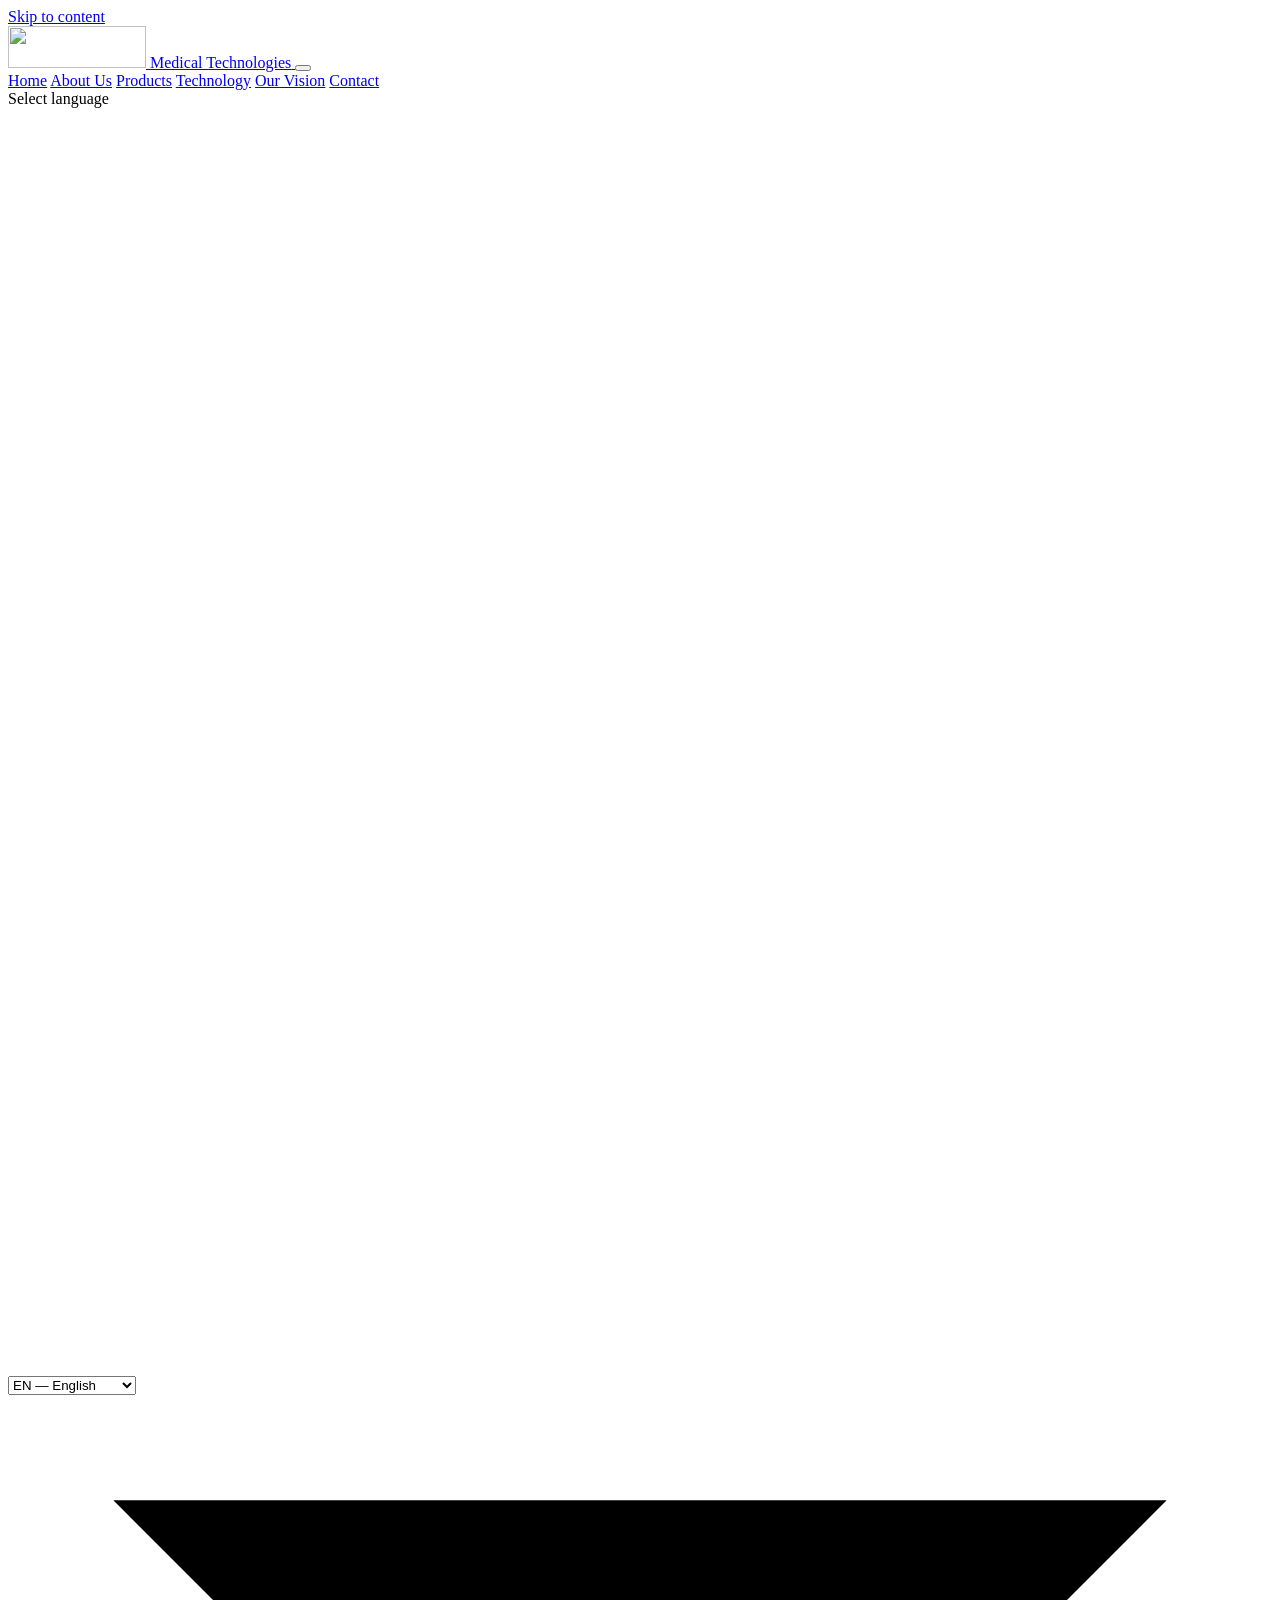
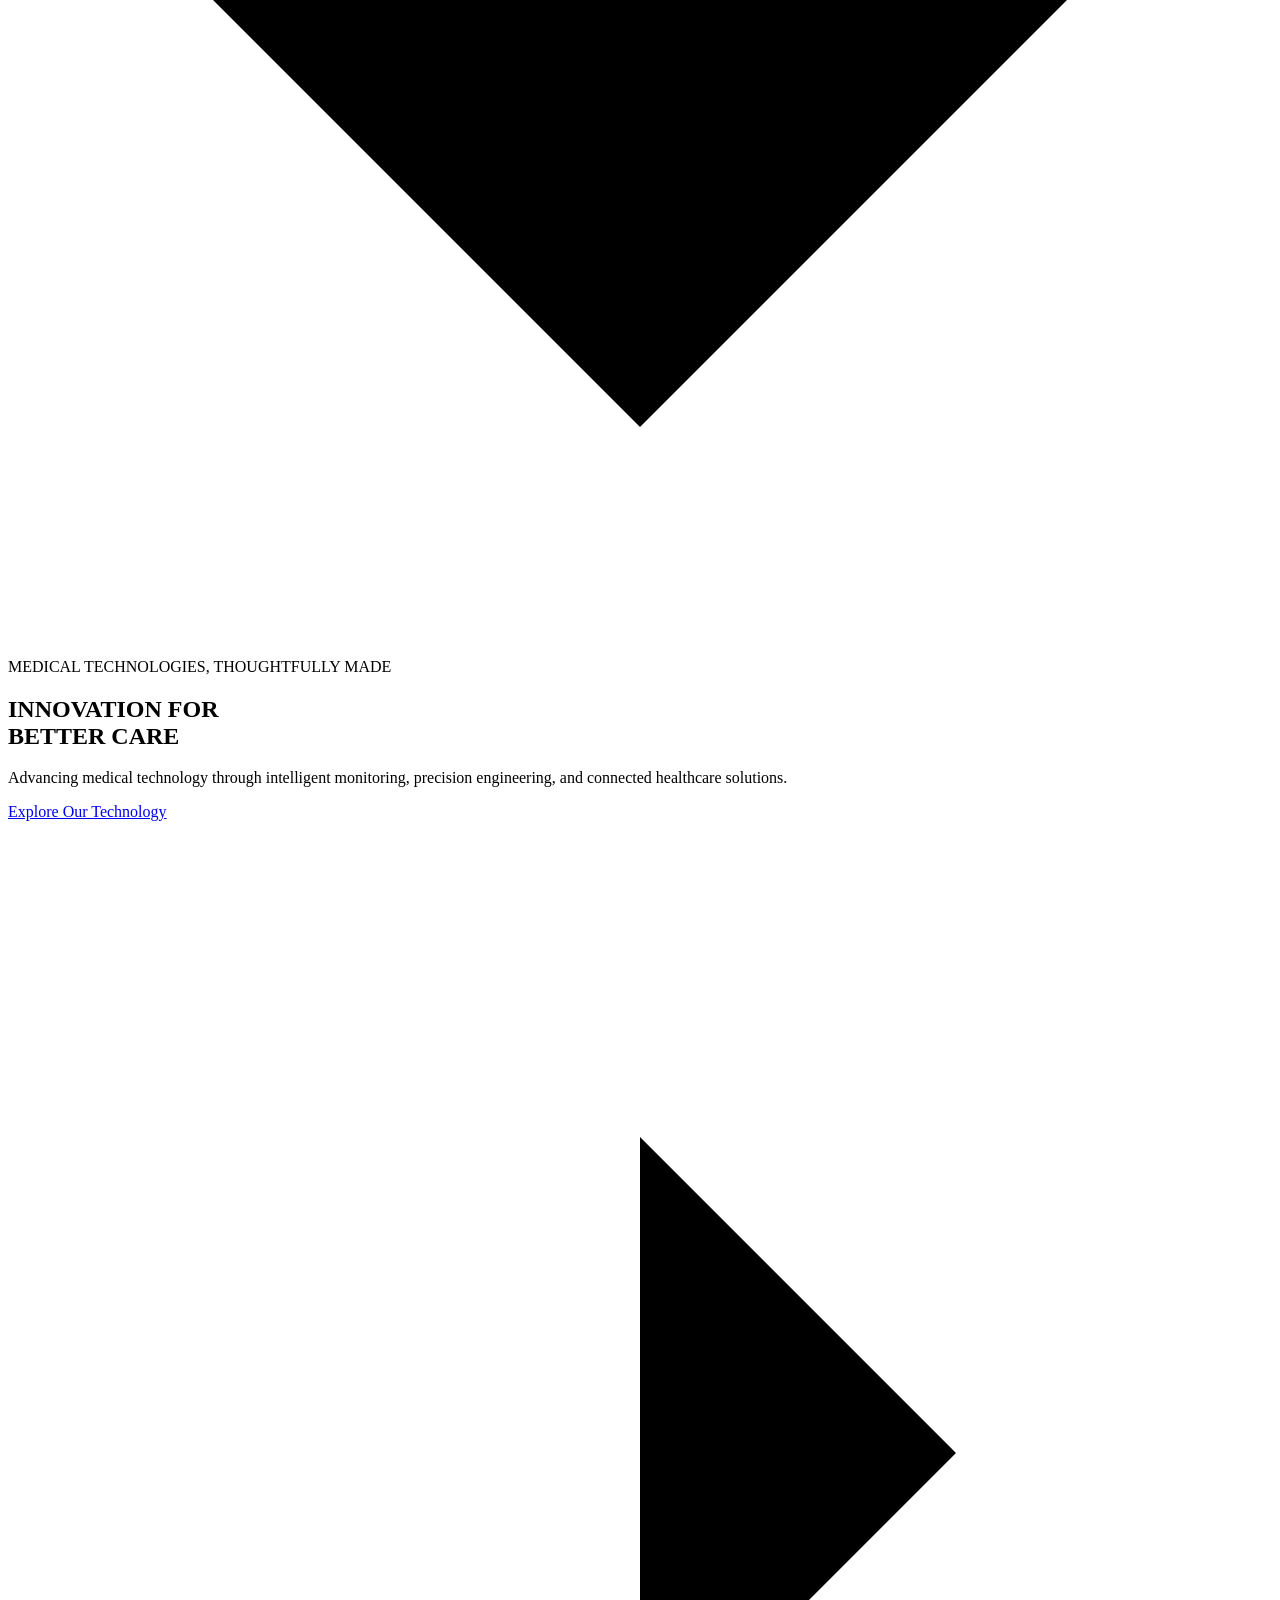
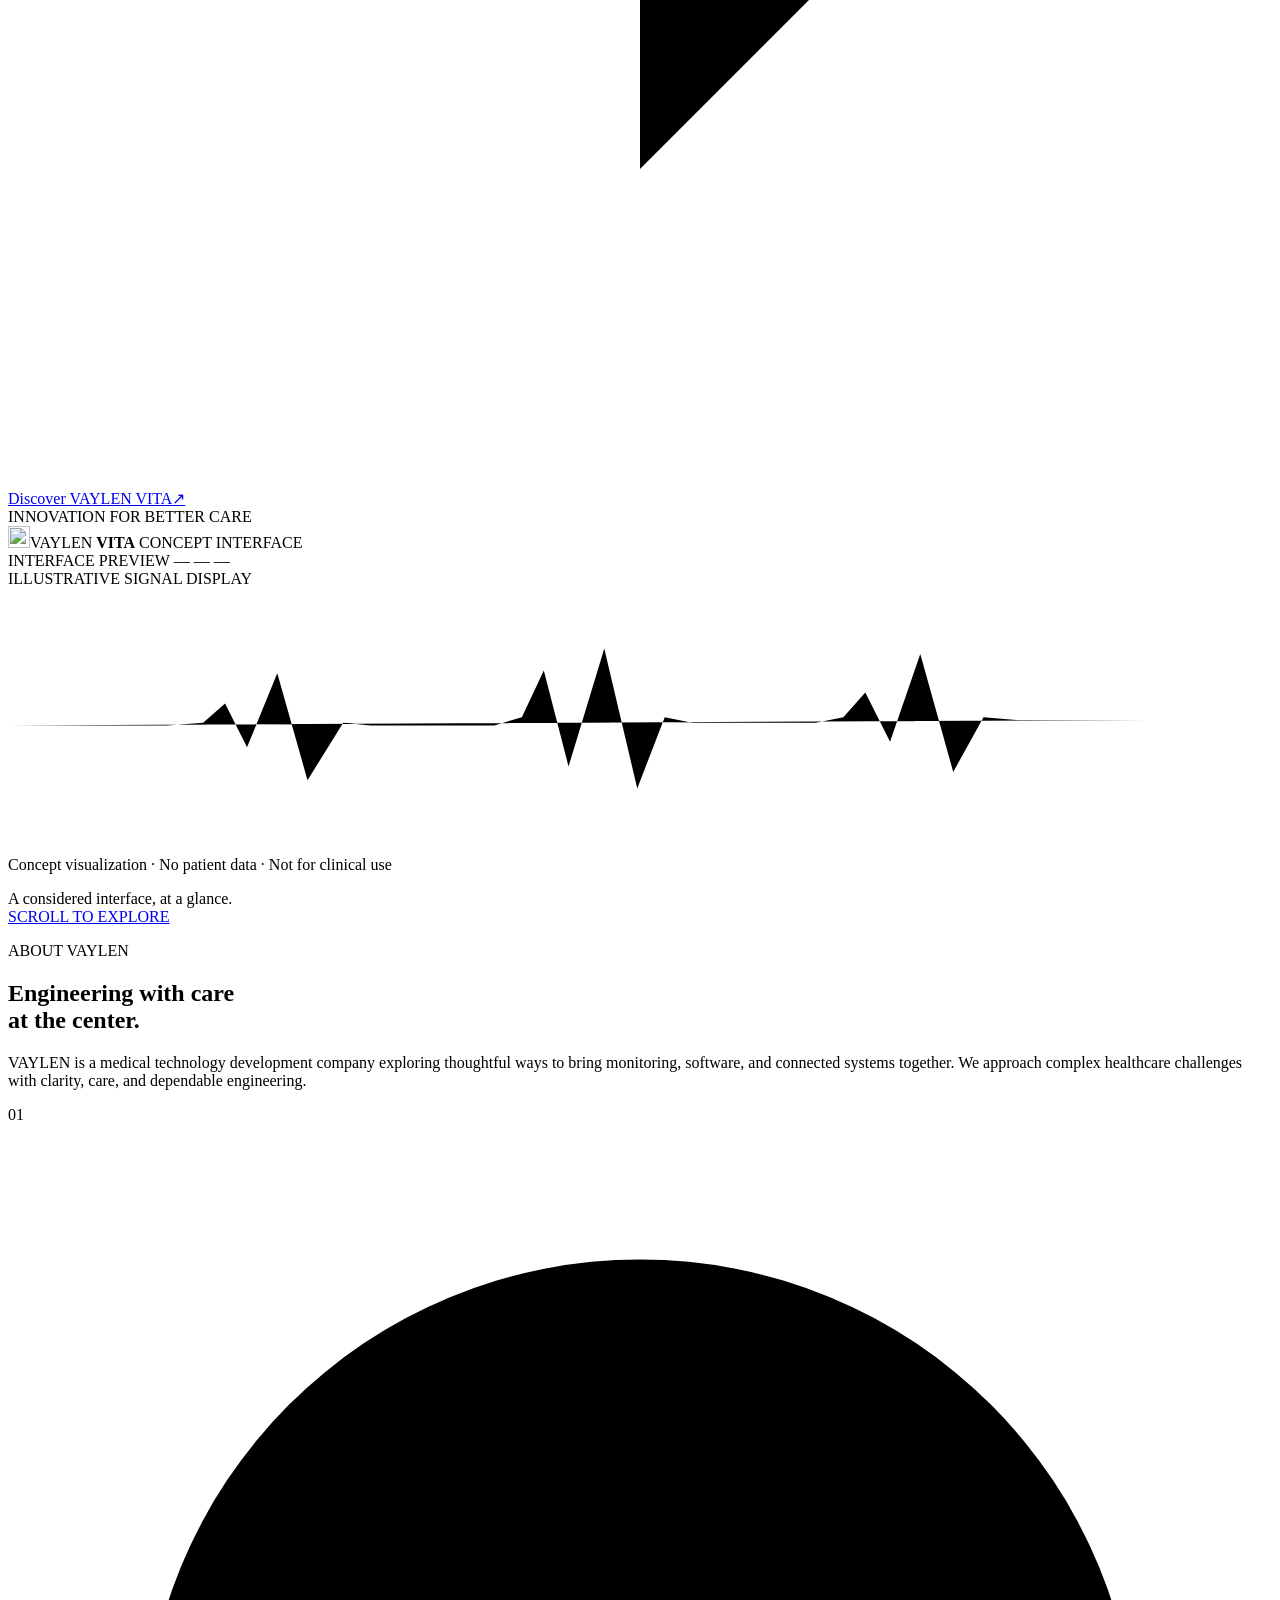
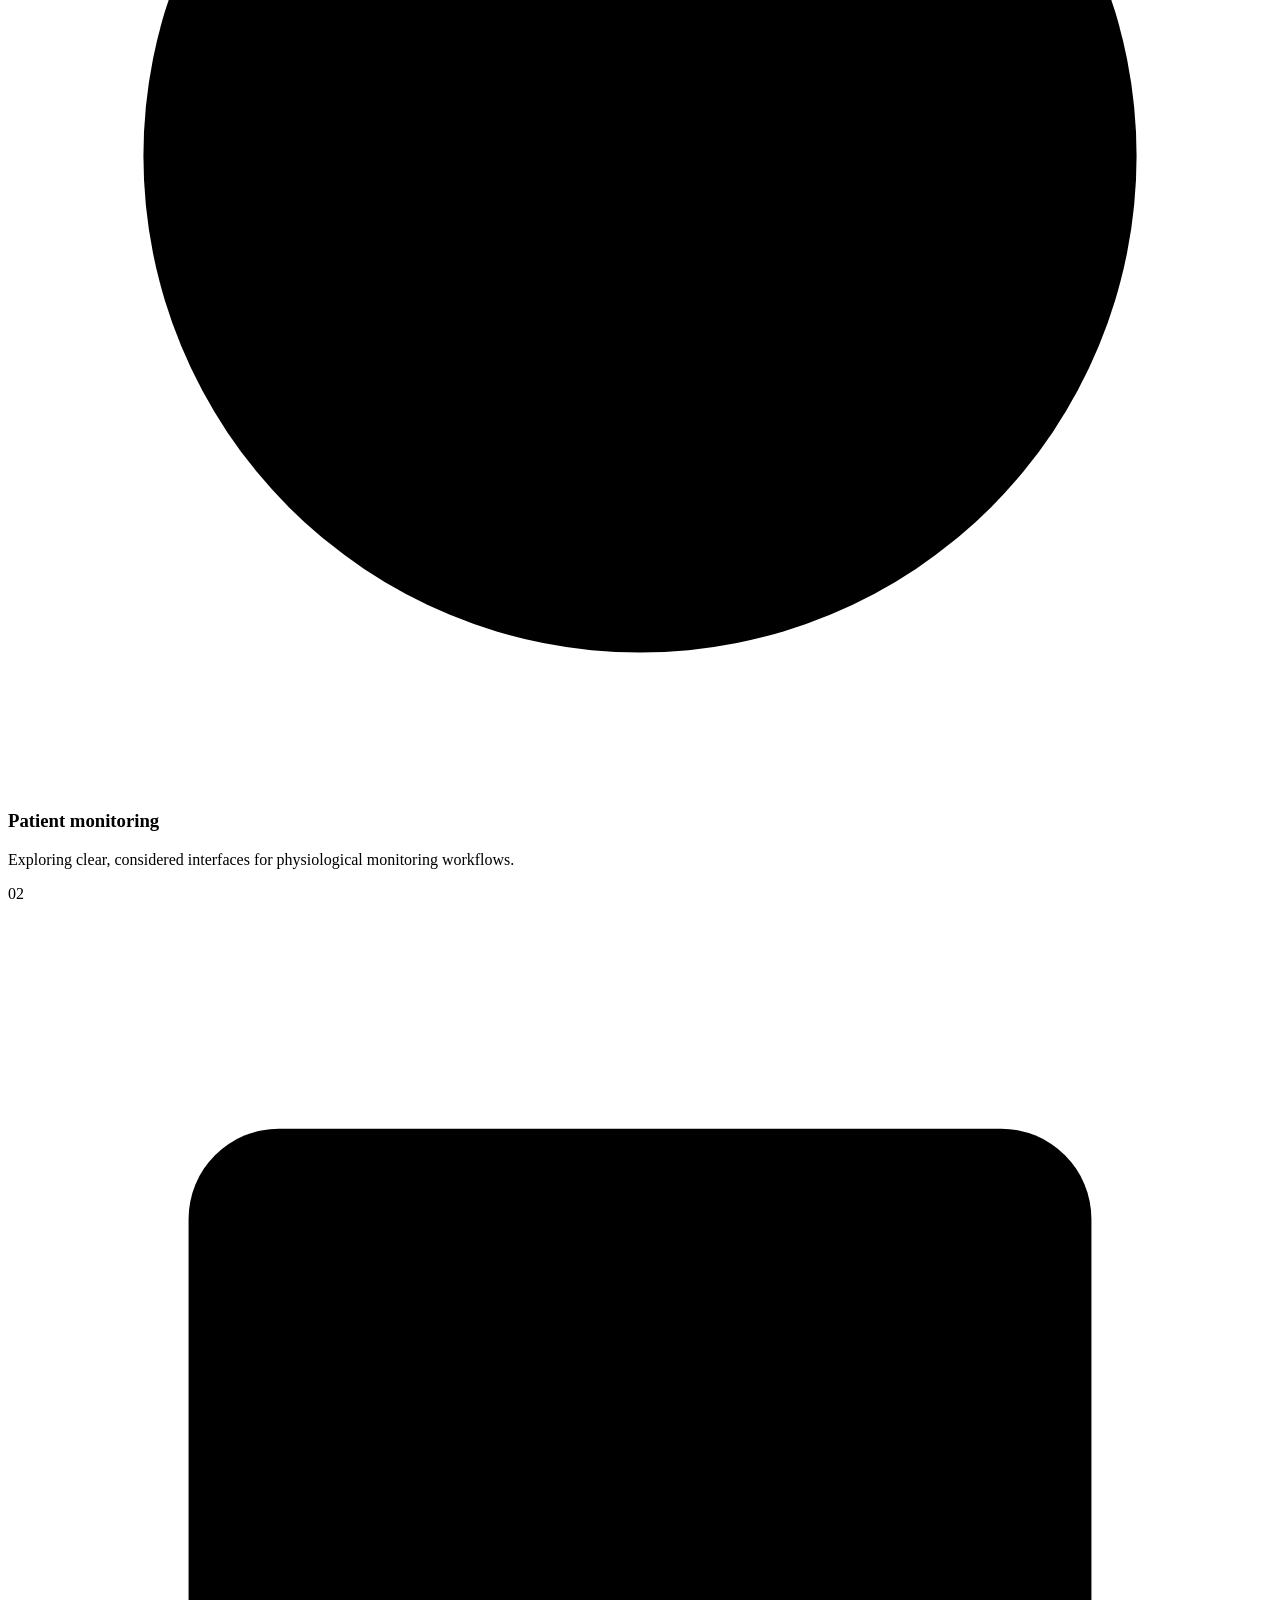
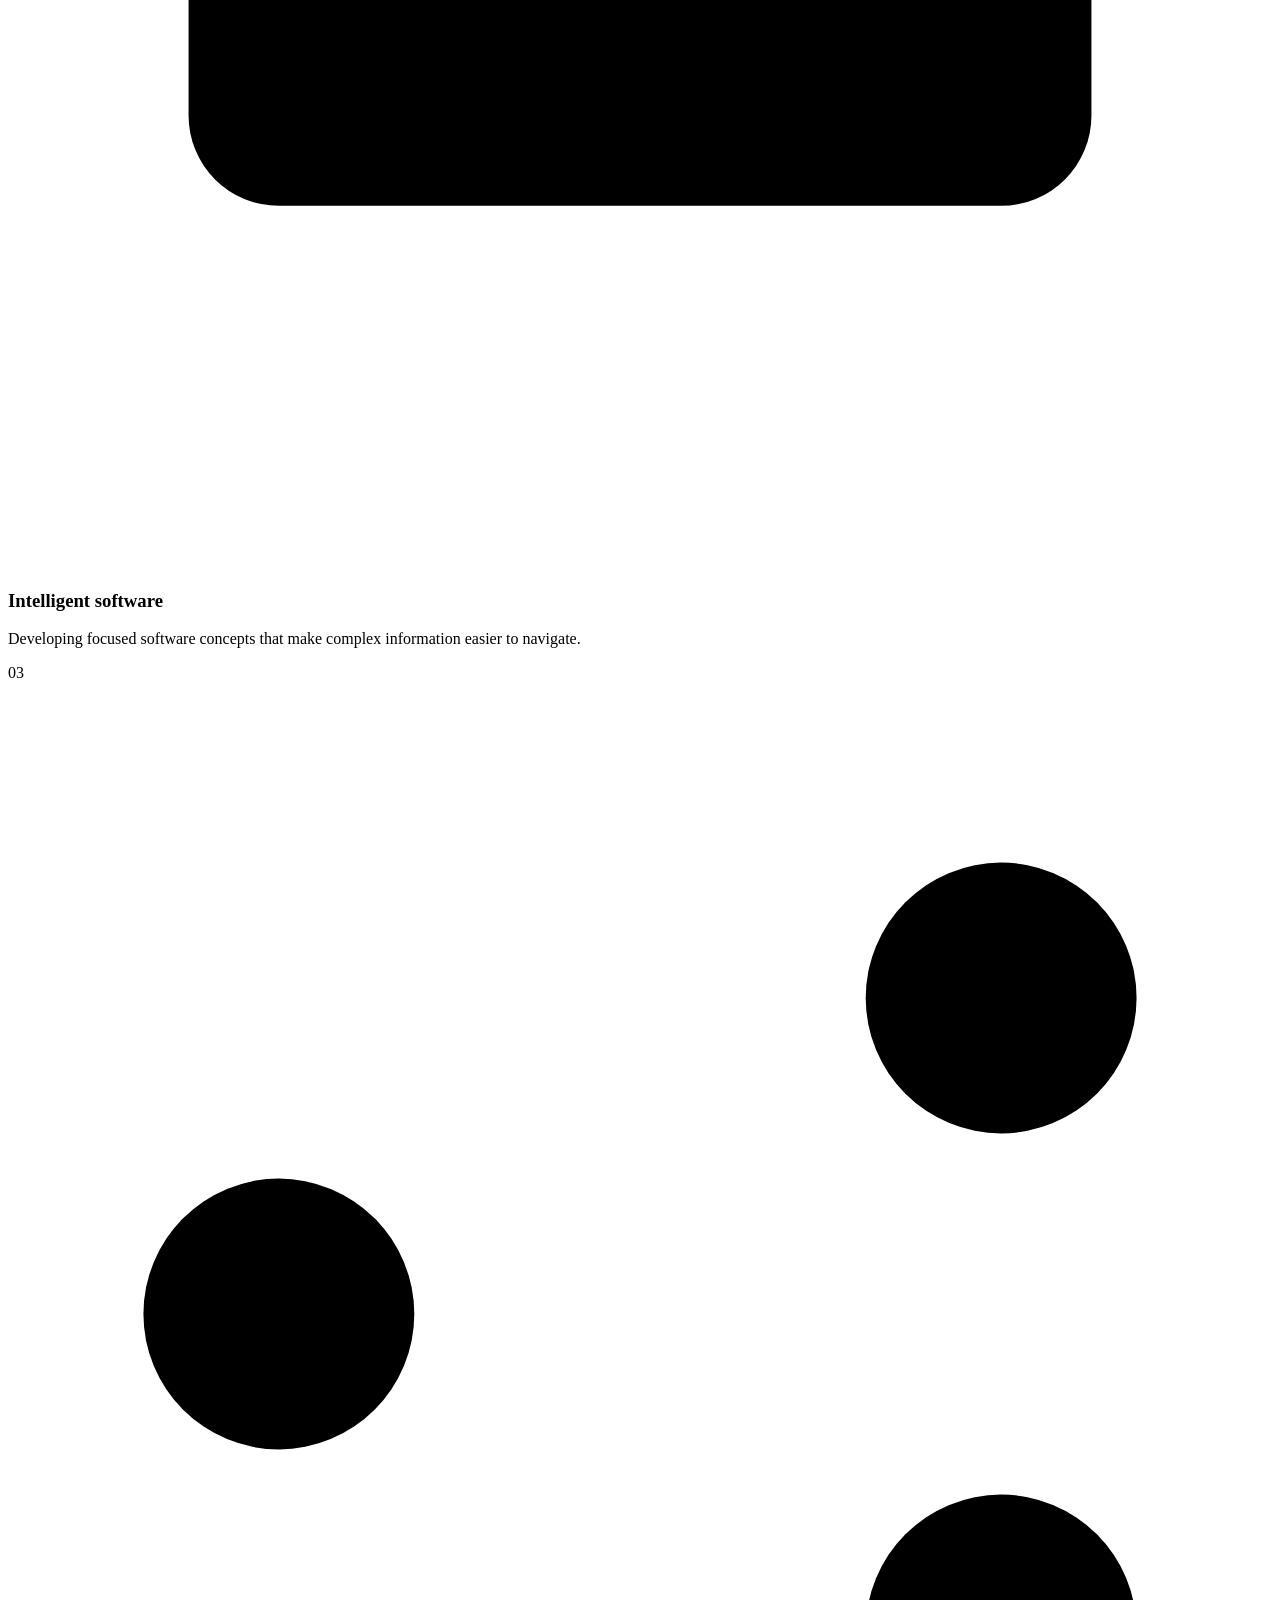
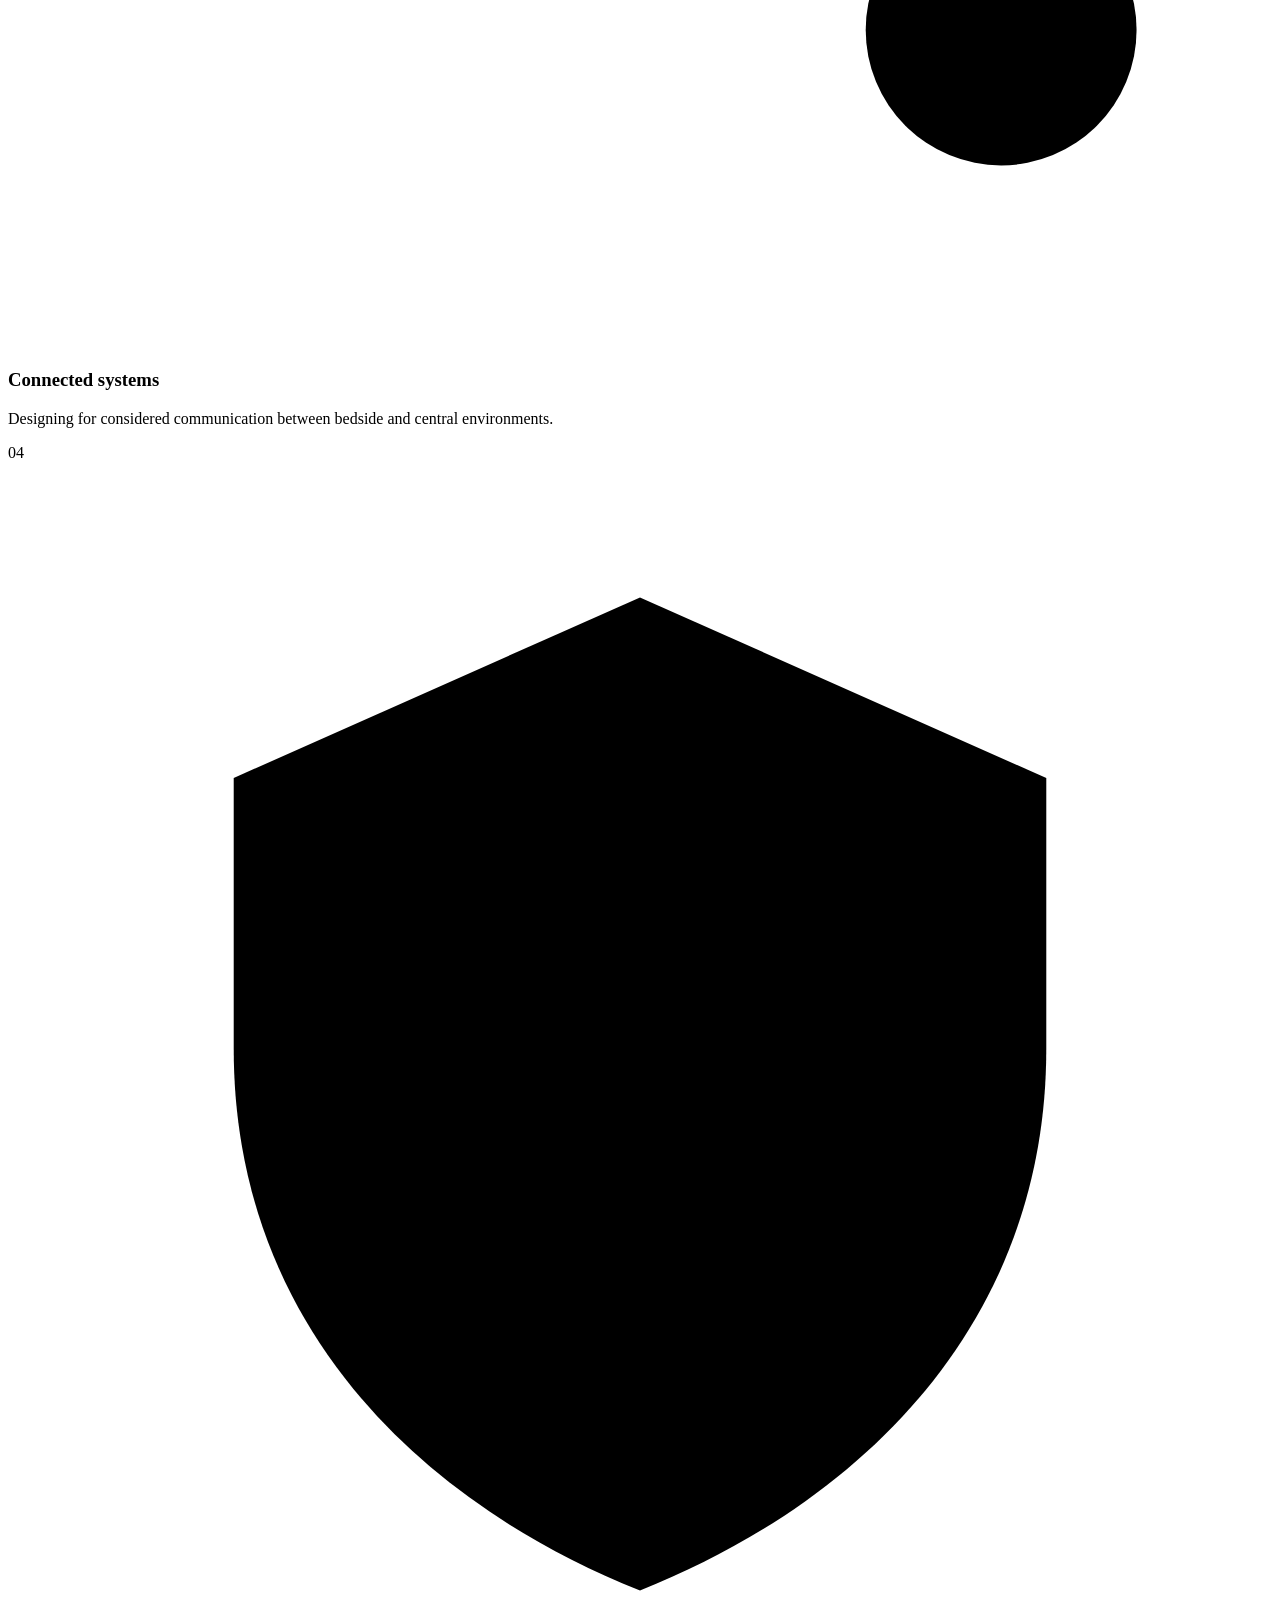
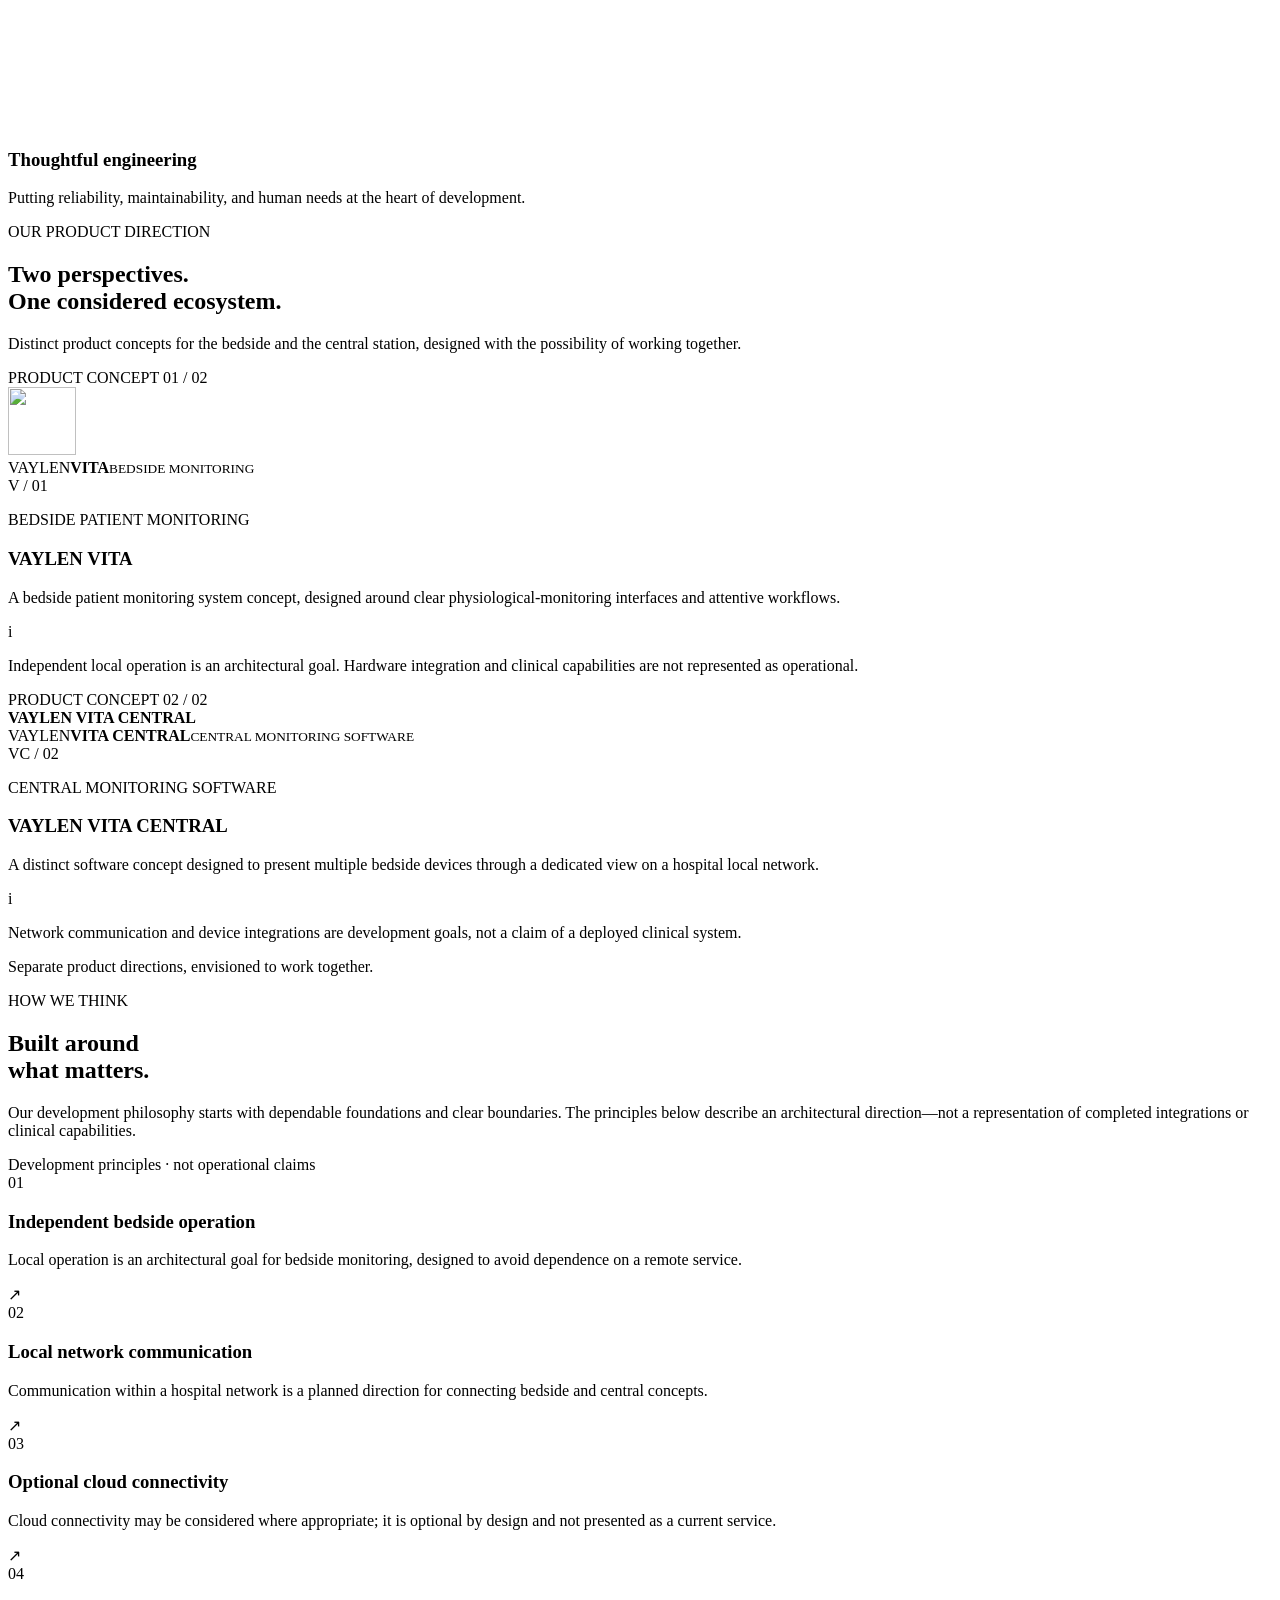
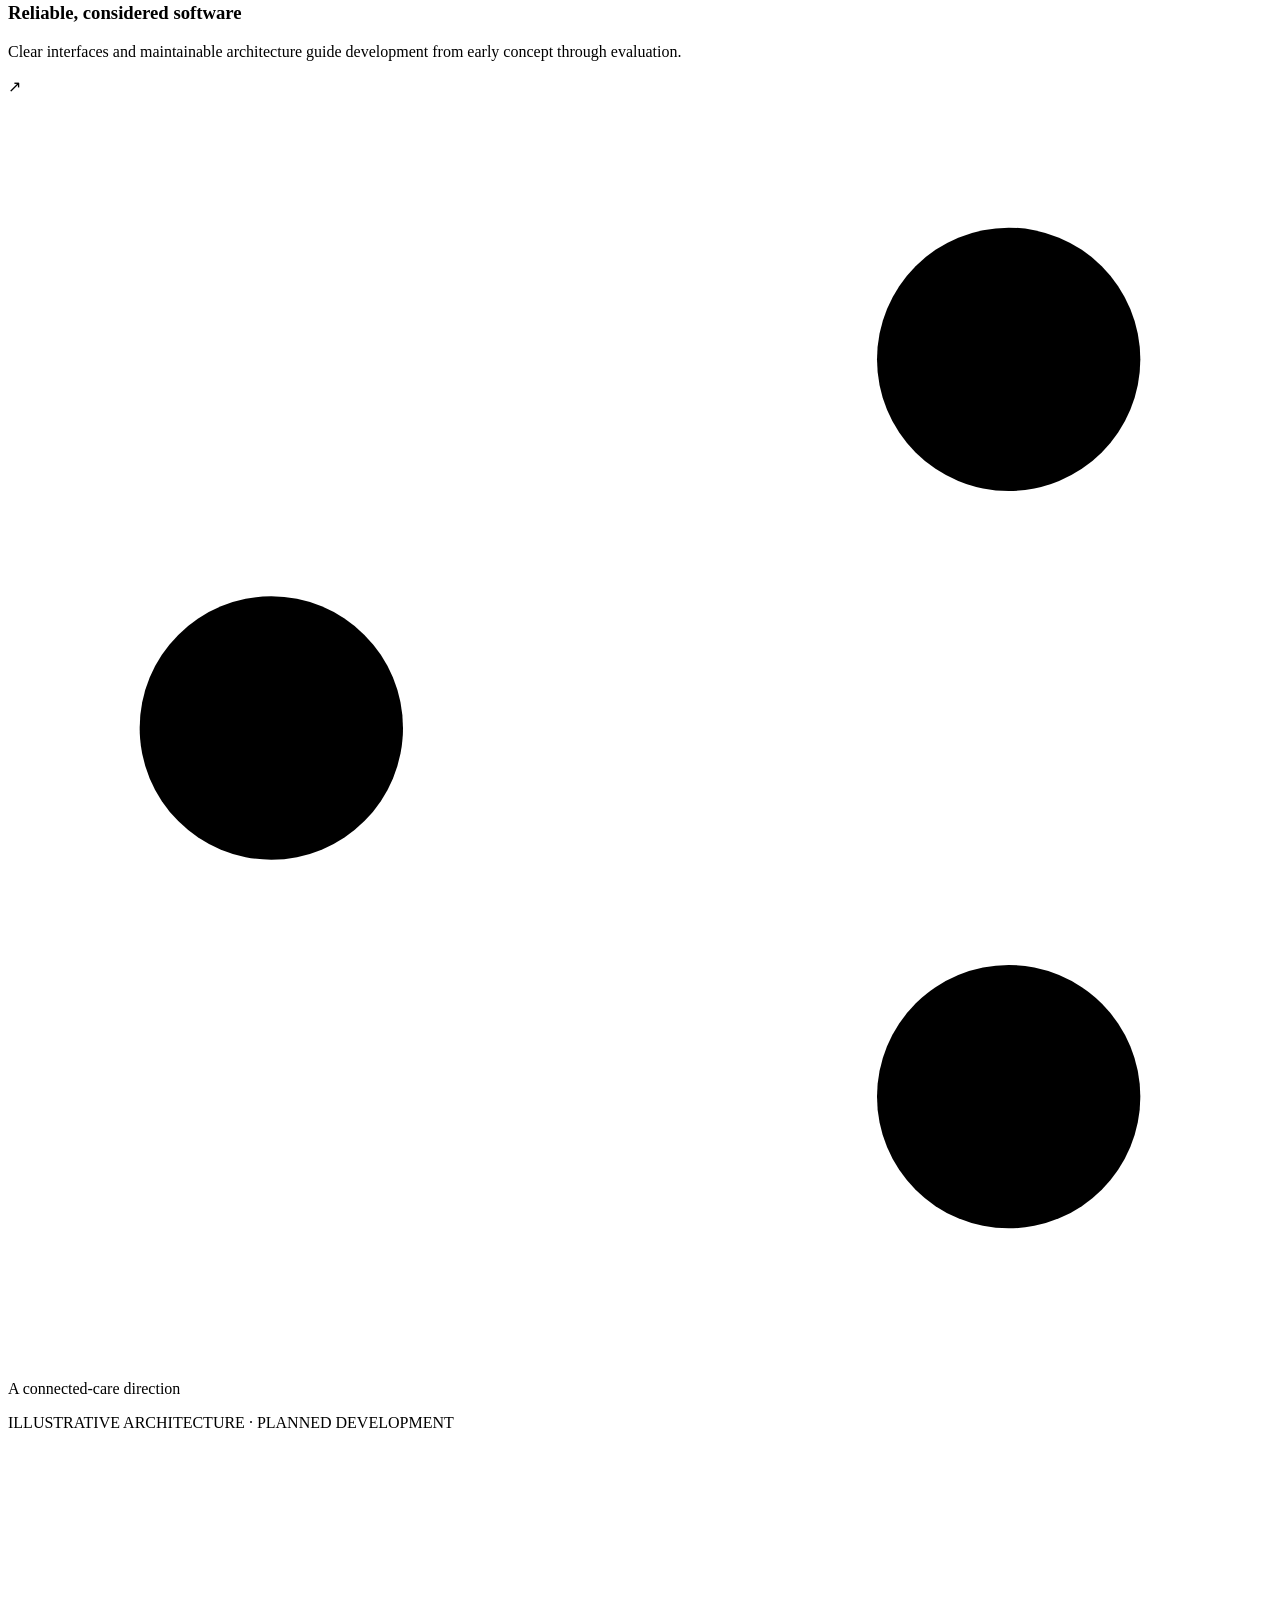
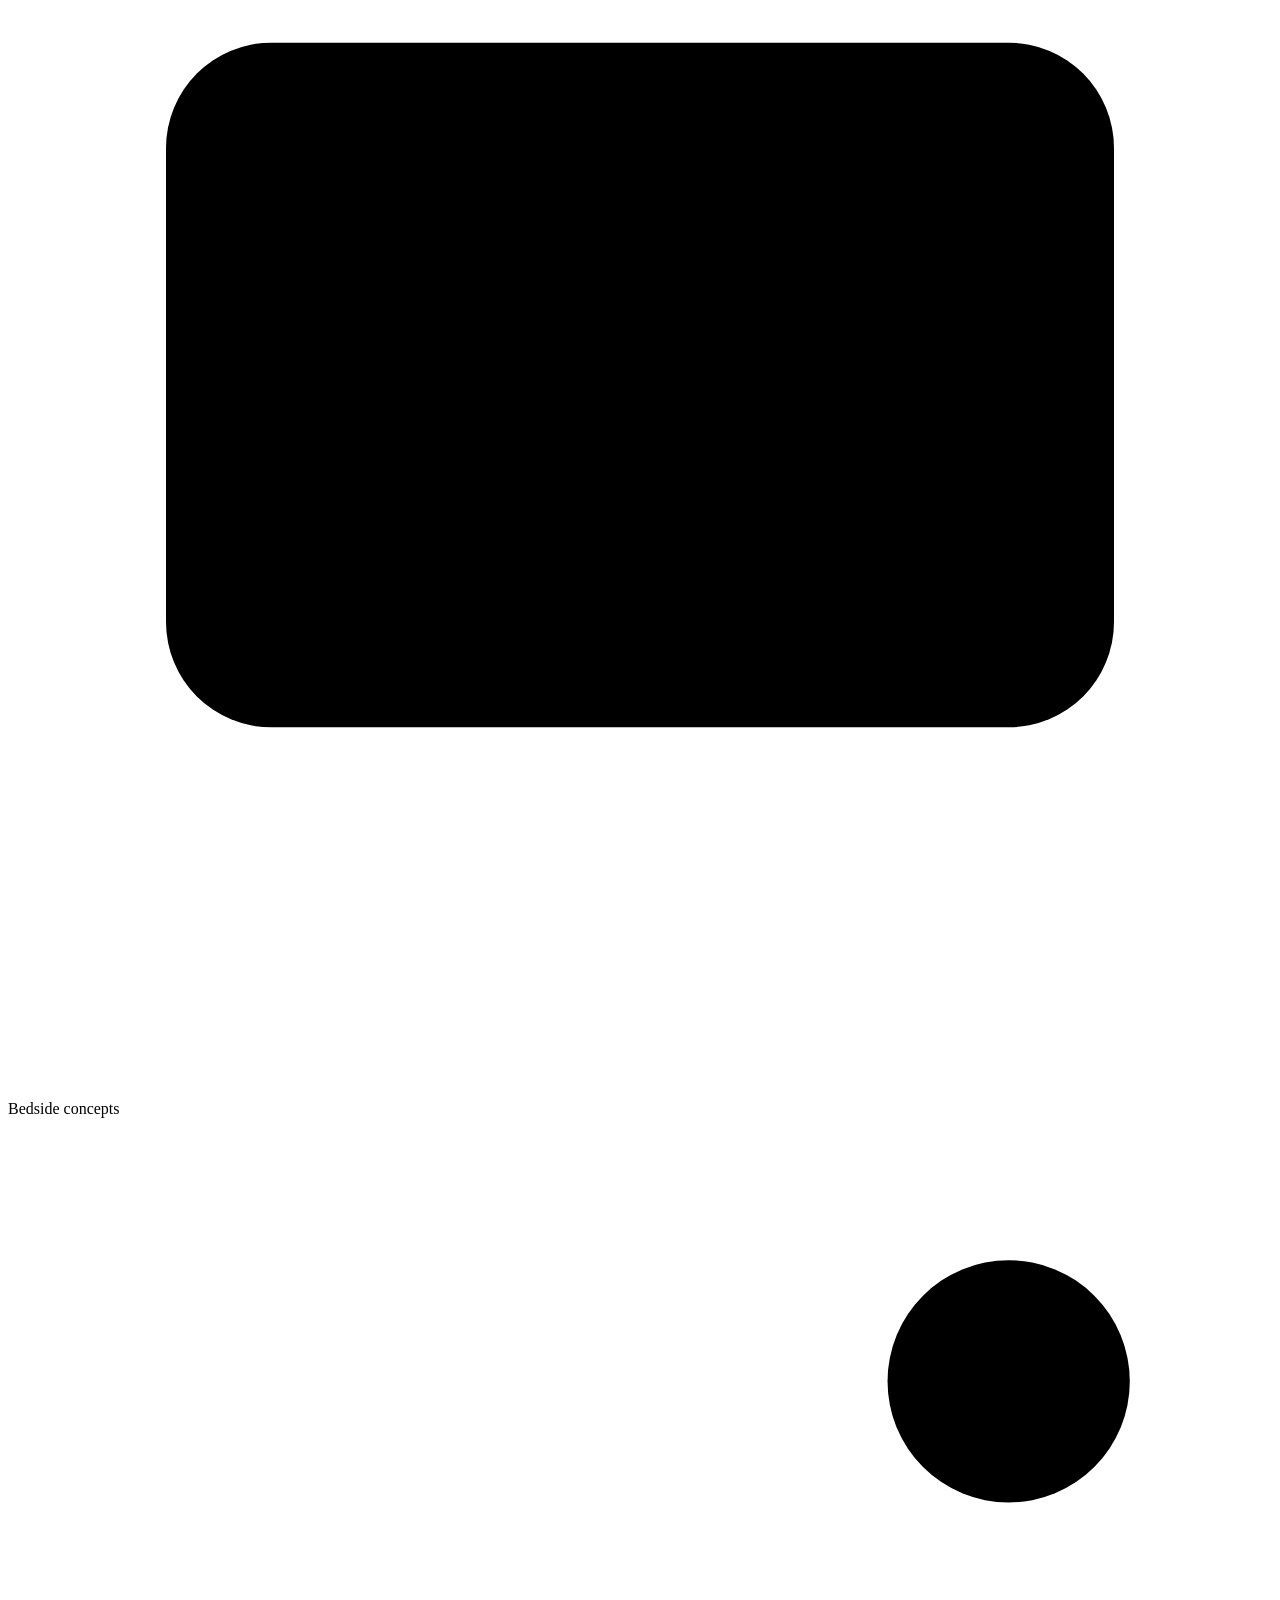
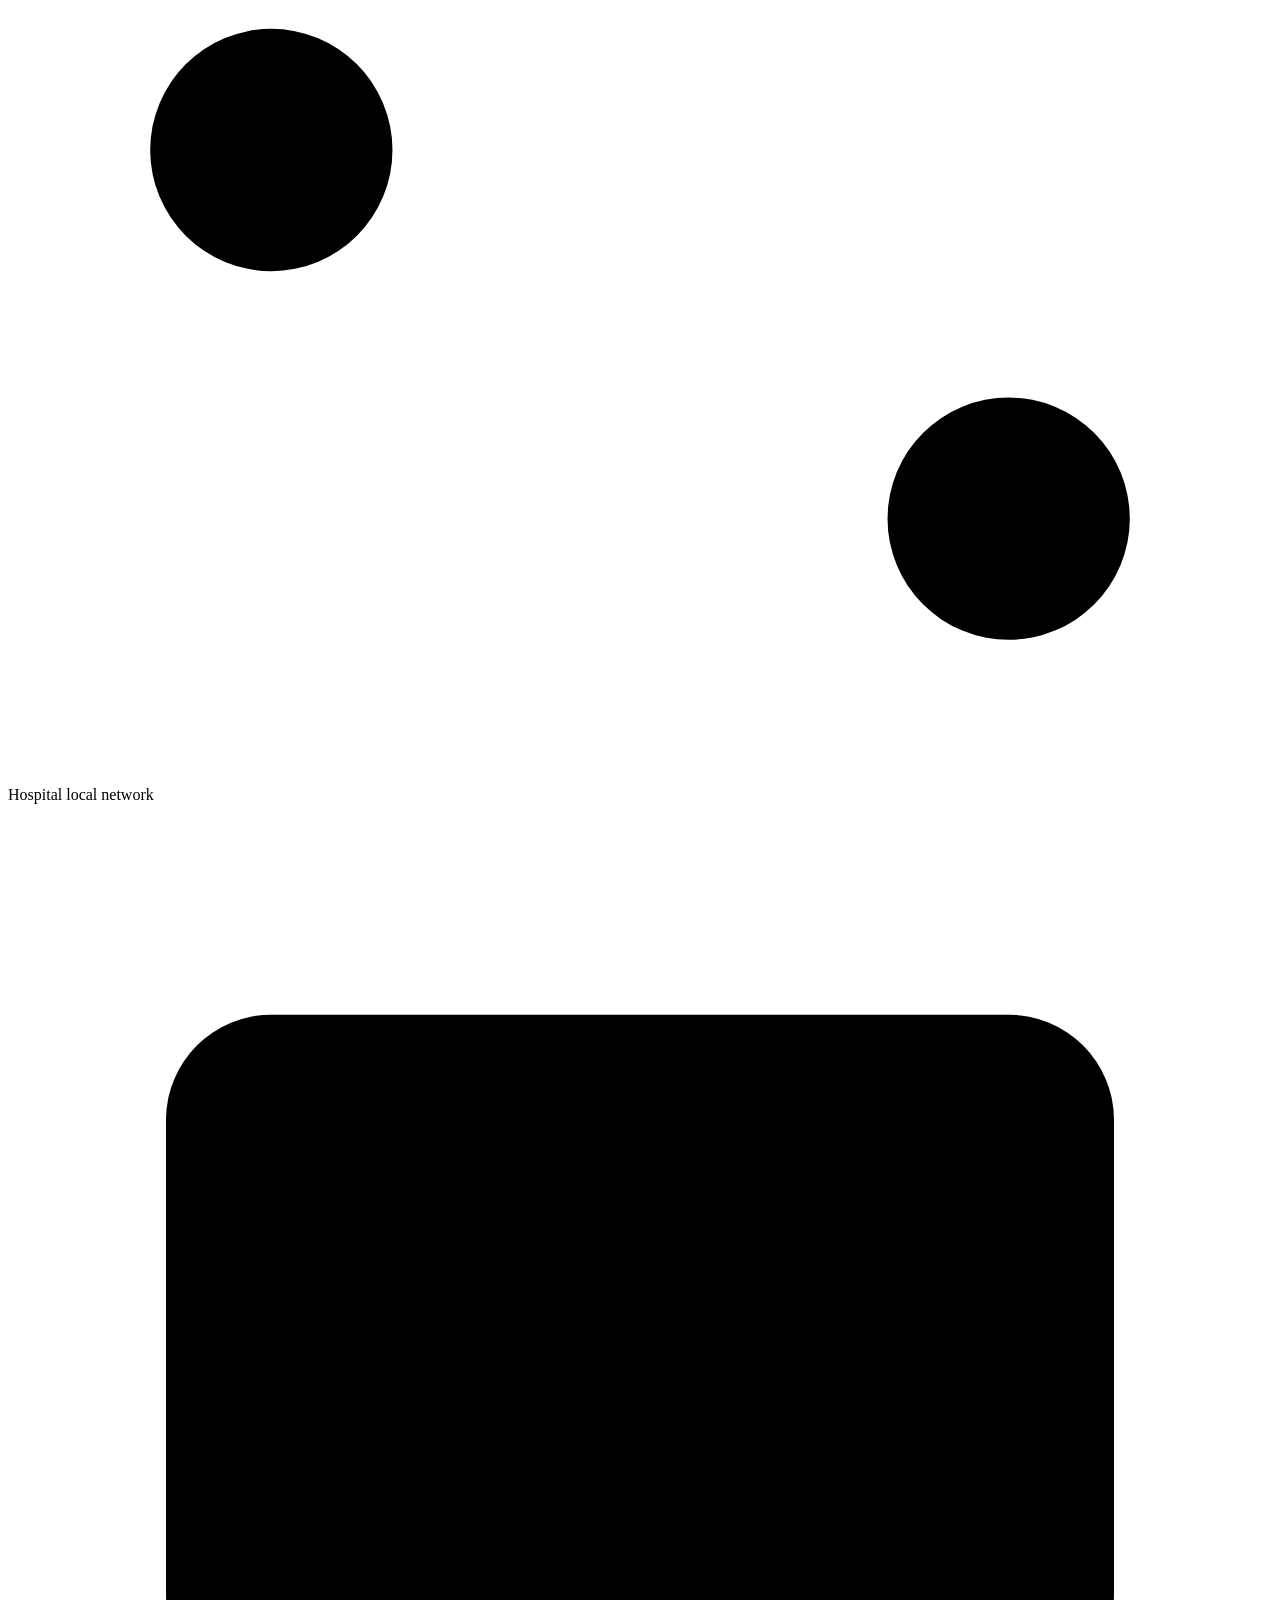
==== commit 660f8ef8: "Update index.html" ====
--- a/index.html
+++ b/index.html
@@ -1,121 +1,283 @@
-<!DOCTYPE html>
-<html lang="tr">
-<head>
-  <meta charset="UTF-8">
-  <meta name="viewport" content="width=device-width, initial-scale=1.0">
-  <meta name="theme-color" content="#071b2b">
-  <meta name="description" content="MEDITECH — Biyomedikal teknolojiler, medikal cihaz çözümleri ve teknik servis.">
-  <title>MEDITECH | Biomedical Solutions</title>
-  <link rel="preconnect" href="https://fonts.googleapis.com">
-  <link rel="preconnect" href="https://fonts.gstatic.com" crossorigin>
-  <link href="https://fonts.googleapis.com/css2?family=DM+Sans:wght@400;500;600;700&family=Manrope:wght@400;500;600;700;800&display=swap" rel="stylesheet">
-  <style>
-    :root{--navy:#071b2b;--navy2:#0c2a40;--blue:#1687d9;--cyan:#42d5d0;--ink:#102536;--muted:#607487;--pale:#f3f8fb;--line:#e1eaf0;--white:#fff;--shadow:0 18px 55px rgba(6,35,55,.12)}
-    *{box-sizing:border-box}html{scroll-behavior:smooth}body{margin:0;font-family:"DM Sans",sans-serif;color:var(--ink);background:#fff}a{color:inherit;text-decoration:none}button,input,textarea{font:inherit}.container{width:min(1160px,calc(100% - 44px));margin:auto}
-    .topline{height:4px;background:linear-gradient(90deg,var(--blue),var(--cyan))}.header{position:sticky;top:0;z-index:20;background:rgba(7,27,43,.96);backdrop-filter:blur(14px);border-bottom:1px solid rgba(255,255,255,.09)}.nav{height:78px;display:flex;align-items:center;justify-content:space-between;gap:25px;color:#fff}.brand{display:flex;align-items:center;gap:11px;font-family:Manrope,sans-serif;font-size:22px;font-weight:800;letter-spacing:.8px}.brandmark{width:37px;height:37px;border-radius:12px;background:linear-gradient(135deg,var(--blue),var(--cyan));display:grid;place-items:center;color:#062238;font-size:21px}.brand small{display:block;font:500 9px "DM Sans";letter-spacing:2.4px;color:#a9c4d5;margin-top:-3px}.navlinks{display:flex;align-items:center;gap:27px;font-size:13px;color:#d4e1e9}.navlinks a:hover{color:var(--cyan)}.navright{display:flex;align-items:center;gap:12px}.lang{border:1px solid #315064;background:#102d42;color:#fff;border-radius:9px;padding:9px 10px;outline:none}.menu-btn{display:none;border:1px solid #315064;background:transparent;color:white;border-radius:9px;padding:9px 12px}
-    .hero{background:radial-gradient(ellipse at 78% 35%,rgba(22,135,217,.22),transparent 35%),linear-gradient(120deg,#071b2b 0%,#0b2b42 65%,#0b3b51 100%);color:#fff;overflow:hidden;position:relative}.hero:after{content:"";position:absolute;width:520px;height:520px;border:1px solid rgba(66,213,208,.14);border-radius:50%;right:-150px;top:-160px;box-shadow:0 0 0 55px rgba(66,213,208,.025),0 0 0 110px rgba(66,213,208,.02)}.hero-grid{min-height:610px;display:grid;grid-template-columns:1.08fr .92fr;align-items:center;gap:50px;padding-top:50px;padding-bottom:65px;position:relative;z-index:1}.eyebrow{display:inline-flex;align-items:center;gap:9px;color:#8ce8e3;font-size:11px;font-weight:700;letter-spacing:2px;text-transform:uppercase}.eyebrow:before{content:"";width:24px;height:2px;background:var(--cyan)}h1,h2,h3{font-family:Manrope,sans-serif}h1{font-size:clamp(40px,5.3vw,66px);line-height:1.08;letter-spacing:-2.6px;margin:22px 0}.gradient{background:linear-gradient(90deg,#fff,#70e3df);-webkit-background-clip:text;background-clip:text;color:transparent}.hero-copy{max-width:570px;color:#c1d2dd;font-size:16px;line-height:1.8}.actions{display:flex;gap:13px;flex-wrap:wrap;margin-top:30px}.btn{display:inline-flex;align-items:center;justify-content:center;gap:10px;padding:14px 20px;border-radius:10px;font-weight:700;font-size:13px;transition:.2s;border:1px solid transparent}.btn-primary{background:linear-gradient(110deg,var(--blue),#16a8c5);color:white;box-shadow:0 9px 25px rgba(22,135,217,.25)}.btn-primary:hover{transform:translateY(-2px);filter:brightness(1.08)}.btn-ghost{border-color:#456174;color:#fff}.btn-ghost:hover{background:#163b53}.hero-visual{position:relative;min-height:410px;display:grid;place-items:center}.orb{width:min(390px,90%);aspect-ratio:1;border-radius:50%;background:radial-gradient(circle at 40% 35%,#1c5776,#0c2d45 58%,#081d2e 72%);border:1px solid rgba(93,224,222,.35);box-shadow:0 0 80px rgba(31,171,203,.18),inset 0 0 55px rgba(69,208,207,.12);display:grid;place-items:center;position:relative}.orb:before,.orb:after{content:"";position:absolute;inset:24px;border:1px solid rgba(109,228,224,.2);border-radius:50%}.orb:after{inset:54px;border-style:dashed;opacity:.6}.medical-icon{font-size:130px;filter:drop-shadow(0 12px 24px rgba(0,0,0,.35));z-index:1}.float-card{position:absolute;background:rgba(15,49,70,.9);border:1px solid rgba(135,222,224,.3);box-shadow:var(--shadow);border-radius:13px;padding:14px 16px;color:white;backdrop-filter:blur(10px)}.float-card strong{display:block;font:700 13px Manrope}.float-card span{font-size:10px;color:#a9c7d5}.fc1{top:55px;right:-2px}.fc2{bottom:55px;left:-10px}.pulse{display:inline-block;width:7px;height:7px;background:#4ee0b1;border-radius:50%;margin-right:7px;box-shadow:0 0 0 5px rgba(78,224,177,.12)}
-    .trust{background:#fff;border-bottom:1px solid var(--line)}.trust-grid{display:grid;grid-template-columns:repeat(4,1fr);padding:23px 0;gap:15px}.trust-item{display:flex;align-items:center;justify-content:center;gap:11px;color:#40596b;font-size:12px;font-weight:700}.trust-item b{font-size:21px;color:var(--blue)}
-    section{padding:92px 0}.section-head{text-align:center;max-width:680px;margin:0 auto 45px}.kicker{font-size:11px;letter-spacing:2px;text-transform:uppercase;color:var(--blue);font-weight:800}.section-head h2{font-size:clamp(29px,3.5vw,42px);letter-spacing:-1.3px;margin:12px 0}.section-head p{color:var(--muted);line-height:1.75;font-size:14px}.cards{display:grid;grid-template-columns:repeat(3,1fr);gap:20px}.card{padding:28px;border:1px solid var(--line);border-radius:16px;background:white;transition:.25s}.card:hover{transform:translateY(-5px);box-shadow:var(--shadow);border-color:#c7e4f2}.card-icon{width:52px;height:52px;border-radius:14px;background:#eaf6fc;display:grid;place-items:center;font-size:25px;margin-bottom:21px}.card h3{font-size:17px;margin:0 0 10px}.card p{font-size:13px;color:var(--muted);line-height:1.75;margin:0}.learn{display:inline-flex;margin-top:19px;color:var(--blue);font-weight:700;font-size:12px}
-    .about{background:var(--pale)}.about-grid{display:grid;grid-template-columns:1fr 1fr;gap:70px;align-items:center}.about-art{min-height:390px;border-radius:22px;background:linear-gradient(145deg,#0a263b,#0f5870);position:relative;overflow:hidden;display:grid;place-items:center;color:white}.about-art:before{content:"";position:absolute;width:300px;height:300px;border:1px solid #48d5d0;border-radius:50%;box-shadow:0 0 0 35px rgba(72,213,208,.07),0 0 0 75px rgba(72,213,208,.05)}.about-symbol{font-size:105px;z-index:1}.art-label{position:absolute;bottom:22px;left:25px;font:700 11px Manrope;letter-spacing:2px;color:#a6d9df}.about-copy h2{font-size:37px;line-height:1.2;letter-spacing:-1px;margin:13px 0 18px}.about-copy p{color:var(--muted);font-size:14px;line-height:1.85}.checks{display:grid;grid-template-columns:1fr 1fr;gap:13px;margin-top:24px}.check{font-size:12px;font-weight:700;color:#36566a}.check:before{content:"✓";color:#0aa5a5;margin-right:9px}
-    .products{background:white}.product-card{border:1px solid var(--line);border-radius:16px;overflow:hidden;background:white}.product-art{height:175px;display:grid;place-items:center;background:linear-gradient(135deg,#eaf5fa,#dcecf4);font-size:72px}.product-body{padding:22px}.product-body small{color:var(--blue);font-weight:800;letter-spacing:1px;text-transform:uppercase;font-size:9px}.product-body h3{margin:8px 0;font-size:17px}.product-body p{color:var(--muted);font-size:12px;line-height:1.7;margin:0}
-    .service-band{background:linear-gradient(110deg,#0a2539,#0d4560);color:#fff}.service-band .section-head p{color:#b7cbd6}.service-grid{display:grid;grid-template-columns:repeat(4,1fr);gap:14px}.service{border:1px solid rgba(255,255,255,.15);border-radius:14px;padding:22px;background:rgba(255,255,255,.045)}.service b{font-size:24px}.service h3{font-size:14px;margin:13px 0 7px}.service p{font-size:11px;line-height:1.7;color:#b4c9d5;margin:0}
-    .contact{background:var(--pale)}.contact-grid{display:grid;grid-template-columns:.8fr 1.2fr;gap:50px}.contact-info h2{font-size:35px;line-height:1.2;margin:12px 0}.contact-info p{color:var(--muted);font-size:13px;line-height:1.8}.contact-detail{margin-top:25px;display:grid;gap:16px}.detail{display:flex;gap:12px;align-items:center;font-size:13px;color:#355469}.detail i{font-style:normal;width:37px;height:37px;border-radius:10px;background:#e0f1f8;display:grid;place-items:center}.form{background:#fff;padding:28px;border:1px solid var(--line);border-radius:17px;box-shadow:0 12px 35px rgba(6,35,55,.05)}.form-grid{display:grid;grid-template-columns:1fr 1fr;gap:15px}.field{display:grid;gap:7px}.field.full{grid-column:1/-1}.field label{font-size:11px;font-weight:700;color:#365367}.field input,.field textarea{width:100%;border:1px solid #dce7ed;border-radius:9px;padding:12px 13px;outline:none;background:#fbfdfe;font-size:12px}.field input:focus,.field textarea:focus{border-color:var(--blue);box-shadow:0 0 0 3px rgba(22,135,217,.1)}.field textarea{min-height:110px;resize:vertical}.form-note{font-size:10px;color:#8798a5;margin:13px 0 0;line-height:1.6}.footer{background:#061724;color:#b5c8d4;padding:48px 0 22px}.footer-top{display:flex;justify-content:space-between;gap:30px;align-items:flex-start;padding-bottom:30px;border-bottom:1px solid #1c3546}.footer .brand{color:white}.footer p{max-width:360px;font-size:12px;line-height:1.8;color:#8fa8b8}.footer-links{display:flex;gap:20px;flex-wrap:wrap;font-size:11px}.footer-links a:hover{color:var(--cyan)}.copyright{display:flex;justify-content:space-between;gap:15px;padding-top:20px;font-size:10px;color:#7892a2}
-    @media(max-width:850px){.navlinks{gap:14px}.hero-grid{grid-template-columns:1fr .8fr;gap:15px}.cards{grid-template-columns:repeat(2,1fr)}.service-grid{grid-template-columns:repeat(2,1fr)}.about-grid{gap:35px}.contact-grid{gap:25px}}
-    @media(max-width:650px){.container{width:min(100% - 32px,1160px)}.nav{height:68px}.menu-btn{display:block}.navlinks{display:none;position:absolute;top:68px;left:0;right:0;background:#081e2e;padding:20px 24px 24px;flex-direction:column;align-items:flex-start;border-bottom:1px solid #244357}.navlinks.open{display:flex}.navright{gap:8px}.lang{max-width:112px}.hero-grid{grid-template-columns:1fr;padding-top:65px;gap:15px}.hero-visual{min-height:310px}.orb{width:270px}.medical-icon{font-size:95px}.fc1{right:0;top:15px}.fc2{left:0;bottom:12px}h1{font-size:43px}.trust-grid{grid-template-columns:1fr 1fr;gap:18px}.trust-item{justify-content:flex-start;font-size:10px}section{padding:68px 0}.cards{grid-template-columns:1fr}.about-grid,.contact-grid{grid-template-columns:1fr}.about-art{min-height:280px}.about-copy h2,.contact-info h2{font-size:30px}.service-grid{grid-template-columns:1fr 1fr}.form-grid{grid-template-columns:1fr}.field.full{grid-column:auto}.footer-top,.copyright{flex-direction:column}.footer-links{gap:14px}}
-  </style>
-</head>
-<body>
-<div class="topline"></div>
-<header class="header">
-  <div class="container nav">
-    <a class="brand" href="#home" aria-label="MEDITECH home"><span class="brandmark">✚</span><span>MEDITECH<small>BIOMEDICAL SOLUTIONS</small></span></a>
-    <nav class="navlinks" id="navlinks">
-      <a href="#home" data-i18n="navHome">Ana Sayfa</a><a href="#about" data-i18n="navAbout">Hakkımızda</a><a href="#products" data-i18n="navProducts">Ürünler</a><a href="#services" data-i18n="navServices">Hizmetler</a><a href="#contact" data-i18n="navContact">İletişim</a>
-    </nav>
-    <div class="navright">
-      <select class="lang" id="language" aria-label="Select language">
-        <option value="tr">Türkçe</option><option value="en">English</option><option value="de">Deutsch</option><option value="fr">Français</option><option value="es">Español</option><option value="ru">Русский</option><option value="ar">العربية</option><option value="ja">日本語</option>
-      </select>
-      <button class="menu-btn" id="menuBtn" aria-label="Open menu">☰</button>
-    </div>
-  </div>
-</header>
-<main>
-  <section class="hero" id="home">
-    <div class="container hero-grid">
-      <div>
-        <span class="eyebrow" data-i18n="heroEyebrow">SAĞLIKTA TEKNOLOJİ, YAŞAMDA GÜVEN</span>
-        <h1 data-i18n="heroTitle">Sağlığın geleceğine<br><span class="gradient">teknolojiyle</span> yön verin.</h1>
-        <p class="hero-copy" data-i18n="heroText">Biyomedikal cihazlar, mühendislik çözümleri ve teknik hizmetlerle sağlık profesyonellerinin yanındayız.</p>
-        <div class="actions"><a class="btn btn-primary" href="#products" data-i18n="heroCta">Çözümlerimizi keşfedin <span>→</span></a><a class="btn btn-ghost" href="#contact" data-i18n="heroContact">Bizimle iletişime geçin</a></div>
+<!doctype html>
+<html lang="en" dir="ltr">
+  <head>
+    <meta charset="utf-8">
+    <meta name="viewport" content="width=device-width, initial-scale=1">
+    <meta name="theme-color" content="#0a0f14">
+    <meta name="description" content="VAYLEN Medical Technologies advances medical technology through intelligent monitoring, precision engineering, and connected healthcare solutions.">
+    <meta property="og:type" content="website">
+    <meta property="og:title" content="VAYLEN Medical Technologies">
+    <meta property="og:description" content="INNOVATION FOR BETTER CARE">
+    <meta property="og:image" content="assets/branding/vaylen-vita-mark.svg">
+    <link rel="icon" href="assets/branding/vaylen-vita-mark.svg" type="image/svg+xml">
+    <link rel="stylesheet" href="css/site.css">
+    <title>VAYLEN Medical Technologies | Innovation for Better Care</title>
+    <script src="js/site.js" defer></script>
+  </head>
+  <body>
+    <a class="skip-link" href="#main" data-i18n="skip">Skip to content</a>
+    <header class="site-header" id="top">
+      <div class="header-inner">
+        <a class="brand" href="#top" aria-label="VAYLEN Medical Technologies" data-i18n-aria-label="brand.aria">
+          <img class="brand-wordmark" src="assets/branding/vaylen-wordmark.png" alt="" width="138" height="42">
+          <span class="brand-subtitle" data-i18n="brand.subtitle">Medical Technologies</span>
+        </a>
+
+        <button class="menu-toggle" type="button" aria-expanded="false" aria-controls="primary-navigation" aria-label="Open navigation" data-i18n-aria-label="nav.open">
+          <span></span><span></span>
+        </button>
+
+        <nav class="primary-nav" id="primary-navigation" aria-label="Primary navigation" data-i18n-aria-label="nav.aria">
+          <a href="#top" data-i18n="nav.home">Home</a>
+          <a href="#about" data-i18n="nav.about">About Us</a>
+          <a href="#products" data-i18n="nav.products">Products</a>
+          <a href="#technology" data-i18n="nav.technology">Technology</a>
+          <a href="#vision" data-i18n="nav.vision">Our Vision</a>
+          <a href="#contact" data-i18n="nav.contact">Contact</a>
+        </nav>
+
+        <label class="language-control">
+          <span class="sr-only" data-i18n="language.label">Select language</span>
+          <span class="language-globe" aria-hidden="true">
+            <svg viewBox="0 0 20 20" fill="none"><circle cx="10" cy="10" r="7.1"></circle><path d="M3 10h14M10 2.9c2 2 3 4.35 3 7.1s-1 5.1-3 7.1c-2-2-3-4.35-3-7.1s1-5.1 3-7.1Z"></path></svg>
+          </span>
+          <select id="language-select" aria-label="Select language" data-i18n-aria-label="language.label">
+            <option value="tr">TR — Türkçe</option>
+            <option value="en" selected>EN — English</option>
+            <option value="de">DE — Deutsch</option>
+            <option value="fr">FR — Français</option>
+            <option value="es">ES — Español</option>
+            <option value="ru">RU — Русский</option>
+            <option value="ar">AR — العربية</option>
+            <option value="ja">JA — 日本語</option>
+            <option value="nl">NL — Nederlands</option>
+            <option value="it">IT — Italiano</option>
+          </select>
+          <svg class="select-chevron" viewBox="0 0 12 8" aria-hidden="true"><path d="m1 1 5 5 5-5"></path></svg>
+        </label>
       </div>
-      <div class="hero-visual" aria-hidden="true"><div class="orb"><div class="medical-icon">⚕</div></div><div class="float-card fc1"><strong><i class="pulse"></i><span data-i18n="floatStatus">Sağlık teknolojileri</span></strong><span data-i18n="floatSub">Mühendislik odaklı çözümler</span></div><div class="float-card fc2"><strong>MEDITECH</strong><span data-i18n="floatBottom">Biyomedikal çözüm ortağınız</span></div></div>
-    </div>
-  </section>
-  <div class="trust"><div class="container trust-grid"><div class="trust-item"><b>✚</b><span data-i18n="trust1">Medikal cihaz çözümleri</span></div><div class="trust-item"><b>⌁</b><span data-i18n="trust2">Teknik uzmanlık</span></div><div class="trust-item"><b>◎</b><span data-i18n="trust3">Kalite odaklı yaklaşım</span></div><div class="trust-item"><b>↗</b><span data-i18n="trust4">Yenilikçi teknoloji</span></div></div></div>
-  <section id="about">
-    <div class="container about-grid">
-      <div class="about-art"><div class="about-symbol">⚕</div><div class="art-label">ENGINEERING • HEALTHCARE • INNOVATION</div></div>
-      <div class="about-copy"><span class="kicker" data-i18n="aboutKicker">MEDITECH HAKKINDA</span><h2 data-i18n="aboutTitle">Mühendislik bakış açısı, insan odaklı yaklaşım.</h2><p data-i18n="aboutText">MEDITECH; biyomedikal teknoloji alanında ürün, teknik hizmet ve çözüm odaklı iş birlikleri sunmayı hedefleyen bir markadır. Sağlık profesyonellerinin ihtiyaçlarını anlamaya, güvenilir teknoloji seçeneklerini bir araya getirmeye ve sürdürülebilir hizmet yaklaşımına odaklanır.</p><div class="checks"><div class="check" data-i18n="check1">İhtiyaca yönelik çözümler</div><div class="check" data-i18n="check2">Teknik destek yaklaşımı</div><div class="check" data-i18n="check3">Şeffaf iletişim</div><div class="check" data-i18n="check4">Sürekli gelişim</div></div></div>
-    </div>
-  </section>
-  <section class="products" id="products">
-    <div class="container"><div class="section-head"><span class="kicker" data-i18n="productsKicker">ÜRÜN PORTFÖYÜ</span><h2 data-i18n="productsTitle">Sağlık teknolojilerinde çözümler</h2><p data-i18n="productsText">Klinik ihtiyaçlara yönelik medikal cihaz kategorilerini keşfedin. Ürün uygunluğu ve teknik özellikler için bizimle iletişime geçin.</p></div>
-      <div class="cards">
-        <article class="product-card"><div class="product-art">📈</div><div class="product-body"><small data-i18n="catMonitoring">HASTA TAKİP</small><h3 data-i18n="prod1">Hasta Başı Monitörleri</h3><p data-i18n="prod1Text">Temel yaşamsal parametrelerin izlenmesine yönelik monitör çözümleri.</p></div></article>
-        <article class="product-card"><div class="product-art">♡</div><div class="product-body"><small data-i18n="catDiagnosis">TANI VE ÖLÇÜM</small><h3 data-i18n="prod2">EKG Sistemleri</h3><p data-i18n="prod2Text">Kardiyak değerlendirme süreçlerinde kullanılan elektrokardiyografi sistemleri.</p></div></article>
-        <article class="product-card"><div class="product-art">⚡</div><div class="product-body"><small data-i18n="catEmergency">ACİL MÜDAHALE</small><h3 data-i18n="prod3">Defibrilatörler</h3><p data-i18n="prod3Text">Acil bakım ortamlarına yönelik defibrilasyon cihazı kategorileri.</p></div></article>
-        <article class="product-card"><div class="product-art">🫁</div><div class="product-body"><small data-i18n="catRespiratory">SOLUNUM</small><h3 data-i18n="prod4">Solunum Cihazları</h3><p data-i18n="prod4Text">Solunum desteği ve takip süreçlerine yönelik cihaz seçenekleri.</p></div></article>
-        <article class="product-card"><div class="product-art">🔬</div><div class="product-body"><small data-i18n="catLab">LABORATUVAR</small><h3 data-i18n="prod5">Laboratuvar Ekipmanları</h3><p data-i18n="prod5Text">Laboratuvar iş akışları için cihaz ve ekipman çözümleri.</p></div></article>
-        <article class="product-card"><div class="product-art">🩻</div><div class="product-body"><small data-i18n="catImaging">GÖRÜNTÜLEME</small><h3 data-i18n="prod6">Görüntüleme Sistemleri</h3><p data-i18n="prod6Text">Tıbbi görüntüleme alanındaki sistem ve ekipman kategorileri.</p></div></article>
+    </header>
+
+    <main id="main">
+      <section class="hero section-shell" aria-labelledby="hero-title">
+        <div class="hero-grid">
+          <div class="hero-copy reveal">
+            <p class="eyebrow"><span class="eyebrow-mark"></span><span data-i18n="hero.eyebrow">MEDICAL TECHNOLOGIES, THOUGHTFULLY MADE</span></p>
+            <h1 id="hero-title" data-i18n="hero.title">INNOVATION FOR<br><span>BETTER CARE</span></h1>
+            <p class="hero-description" data-i18n="hero.copy">Advancing medical technology through intelligent monitoring, precision engineering, and connected healthcare solutions.</p>
+            <div class="hero-actions">
+              <a class="button button-primary" href="#technology"><span data-i18n="hero.cta.technology">Explore Our Technology</span><svg viewBox="0 0 20 20" aria-hidden="true"><path d="M4 10h11m-5-5 5 5-5 5"></path></svg></a>
+              <a class="button button-quiet" href="#products"><span data-i18n="hero.cta.vita">Discover VAYLEN VITA</span><span class="button-arrow" aria-hidden="true">↗</span></a>
+            </div>
+            <div class="hero-signature">
+              <span class="signature-line"></span>
+              <span data-i18n="brand.slogan">INNOVATION FOR BETTER CARE</span>
+            </div>
+          </div>
+
+          <div class="hero-art reveal" aria-label="Conceptual patient monitor interface with no patient data" data-i18n-aria-label="hero.visual.aria">
+            <div class="art-glow"></div>
+            <div class="orbit orbit-one"></div>
+            <div class="orbit orbit-two"></div>
+            <div class="monitor-device">
+              <div class="monitor-topline">
+                <span class="monitor-brand"><img src="assets/branding/vaylen-vita-mark.svg" alt="" width="22" height="22"><span>VAYLEN <b>VITA</b></span></span>
+                <span class="monitor-indicator"><i></i><span data-i18n="hero.visual.concept">CONCEPT INTERFACE</span></span>
+              </div>
+              <div class="monitor-screen">
+                <div class="screen-heading">
+                  <span data-i18n="hero.visual.preview">INTERFACE PREVIEW</span>
+                  <span class="screen-dash">— — —</span>
+                </div>
+                <div class="visualization-panel">
+                  <div class="viz-label" data-i18n="hero.visual.signal">ILLUSTRATIVE SIGNAL DISPLAY</div>
+                  <svg class="signal-line" viewBox="0 0 460 90" preserveAspectRatio="none" aria-hidden="true">
+                    <path d="M0 50h58l13-1 8-7 8 16 11-27 11 39 13-21 10 1h45l10-3 8-17 9 35 13-43 12 51 10-26 10 2h45l10-2 8-9 9 18 11-32 12 43 11-20 12 1h48"></path>
+                  </svg>
+                  <div class="viz-baseline"><span></span><span></span><span></span><span></span><span></span></div>
+                </div>
+                <div class="monitor-modules" aria-hidden="true"><span></span><span></span><span></span></div>
+                <p class="screen-disclaimer" data-i18n="hero.visual.note">Concept visualization · No patient data · Not for clinical use</p>
+              </div>
+              <div class="monitor-base"><span></span></div>
+            </div>
+            <div class="art-caption"><span class="caption-dot"></span><span data-i18n="hero.visual.caption">A considered interface, at a glance.</span></div>
+          </div>
+        </div>
+        <a class="scroll-cue" href="#about"><span data-i18n="hero.scroll">SCROLL TO EXPLORE</span><span class="scroll-line"></span></a>
+      </section>
+
+      <section class="section-shell about-section" id="about" aria-labelledby="about-title">
+        <div class="section-intro reveal">
+          <p class="eyebrow"><span class="eyebrow-mark"></span><span data-i18n="about.eyebrow">ABOUT VAYLEN</span></p>
+          <h2 id="about-title" data-i18n="about.title">Engineering with care<br>at the center.</h2>
+          <p class="section-lead" data-i18n="about.copy">VAYLEN is a medical technology development company exploring thoughtful ways to bring monitoring, software, and connected systems together. We approach complex healthcare challenges with clarity, care, and dependable engineering.</p>
+        </div>
+        <div class="focus-grid">
+          <article class="focus-card reveal">
+            <span class="card-index">01</span>
+            <span class="line-icon"><svg viewBox="0 0 28 28" aria-hidden="true"><path d="M3 14h5l3-7 5 14 4-10 2 3h3"></path><circle cx="14" cy="14" r="11"></circle></svg></span>
+            <h3 data-i18n="about.focus1.title">Patient monitoring</h3>
+            <p data-i18n="about.focus1.copy">Exploring clear, considered interfaces for physiological monitoring workflows.</p>
+          </article>
+          <article class="focus-card reveal">
+            <span class="card-index">02</span>
+            <span class="line-icon"><svg viewBox="0 0 28 28" aria-hidden="true"><rect x="4" y="5" width="20" height="15" rx="2"></rect><path d="M9 24h10m-5-4v4M8 13h3l2-4 3 8 2-4h2"></path></svg></span>
+            <h3 data-i18n="about.focus2.title">Intelligent software</h3>
+            <p data-i18n="about.focus2.copy">Developing focused software concepts that make complex information easier to navigate.</p>
+          </article>
+          <article class="focus-card reveal">
+            <span class="card-index">03</span>
+            <span class="line-icon"><svg viewBox="0 0 28 28" aria-hidden="true"><circle cx="6" cy="14" r="3"></circle><circle cx="22" cy="7" r="3"></circle><circle cx="22" cy="21" r="3"></circle><path d="m9 13 10-5M9 15l10 5"></path></svg></span>
+            <h3 data-i18n="about.focus3.title">Connected systems</h3>
+            <p data-i18n="about.focus3.copy">Designing for considered communication between bedside and central environments.</p>
+          </article>
+          <article class="focus-card reveal">
+            <span class="card-index">04</span>
+            <span class="line-icon"><svg viewBox="0 0 28 28" aria-hidden="true"><path d="M14 3 23 7v6c0 6-4 10-9 12-5-2-9-6-9-12V7l9-4Z"></path><path d="m10 14 3 3 6-7"></path></svg></span>
+            <h3 data-i18n="about.focus4.title">Thoughtful engineering</h3>
+            <p data-i18n="about.focus4.copy">Putting reliability, maintainability, and human needs at the heart of development.</p>
+          </article>
+        </div>
+      </section>
+
+      <section class="products-section" id="products" aria-labelledby="products-title">
+        <div class="section-shell">
+          <div class="section-heading-row reveal">
+            <div>
+              <p class="eyebrow"><span class="eyebrow-mark"></span><span data-i18n="products.eyebrow">OUR PRODUCT DIRECTION</span></p>
+              <h2 id="products-title" data-i18n="products.title">Two perspectives.<br>One considered ecosystem.</h2>
+            </div>
+            <p class="heading-aside" data-i18n="products.copy">Distinct product concepts for the bedside and the central station, designed with the possibility of working together.</p>
+          </div>
+          <div class="product-grid">
+            <article class="product-card vita-card reveal">
+              <div class="product-top">
+                <span class="product-tag"><span></span><span data-i18n="products.concept">PRODUCT CONCEPT</span></span>
+                <span class="product-ordinal">01 / 02</span>
+              </div>
+              <div class="product-visual vita-visual">
+                <img class="product-mark" src="assets/branding/vaylen-vita-logo.png" alt="" width="68" height="68" loading="lazy">
+                <div class="product-visual-label"><span>VAYLEN</span><strong>VITA</strong><small data-i18n="products.vita.visual">BEDSIDE MONITORING</small></div>
+                <div class="visual-ring"></div>
+                <span class="visual-coordinate">V / 01</span>
+              </div>
+              <div class="product-info">
+                <p class="product-kicker" data-i18n="products.vita.kicker">BEDSIDE PATIENT MONITORING</p>
+                <h3>VAYLEN <span>VITA</span></h3>
+                <p class="product-description" data-i18n="products.vita.copy">A bedside patient monitoring system concept, designed around clear physiological-monitoring interfaces and attentive workflows.</p>
+                <div class="product-note"><span class="note-mark">i</span><p data-i18n="products.vita.note">Independent local operation is an architectural goal. Hardware integration and clinical capabilities are not represented as operational.</p></div>
+              </div>
+            </article>
+            <article class="product-card central-card reveal">
+              <div class="product-top">
+                <span class="product-tag"><span></span><span data-i18n="products.concept">PRODUCT CONCEPT</span></span>
+                <span class="product-ordinal">02 / 02</span>
+              </div>
+              <div class="product-visual central-visual">
+                <div class="central-window">
+                  <div class="window-head"><span></span><span></span><span></span><b>VAYLEN VITA CENTRAL</b></div>
+                  <div class="window-body"><div class="window-rail"><i></i><i></i><i></i></div><div class="window-content"><span></span><span></span><span></span><span></span><span></span><span></span></div></div>
+                </div>
+                <div class="product-visual-label"><span>VAYLEN</span><strong>VITA CENTRAL</strong><small data-i18n="products.central.visual">CENTRAL MONITORING SOFTWARE</small></div>
+                <span class="visual-coordinate">VC / 02</span>
+              </div>
+              <div class="product-info">
+                <p class="product-kicker" data-i18n="products.central.kicker">CENTRAL MONITORING SOFTWARE</p>
+                <h3>VAYLEN <span>VITA CENTRAL</span></h3>
+                <p class="product-description" data-i18n="products.central.copy">A distinct software concept designed to present multiple bedside devices through a dedicated view on a hospital local network.</p>
+                <div class="product-note"><span class="note-mark">i</span><p data-i18n="products.central.note">Network communication and device integrations are development goals, not a claim of a deployed clinical system.</p></div>
+              </div>
+            </article>
+          </div>
+          <p class="ecosystem-note reveal"><span class="connection-line"></span><span data-i18n="products.relationship">Separate product directions, envisioned to work together.</span></p>
+        </div>
+      </section>
+
+      <section class="section-shell technology-section" id="technology" aria-labelledby="technology-title">
+        <div class="technology-layout">
+          <div class="technology-copy reveal">
+            <p class="eyebrow"><span class="eyebrow-mark"></span><span data-i18n="technology.eyebrow">HOW WE THINK</span></p>
+            <h2 id="technology-title" data-i18n="technology.title">Built around<br>what matters.</h2>
+            <p class="section-lead" data-i18n="technology.copy">Our development philosophy starts with dependable foundations and clear boundaries. The principles below describe an architectural direction—not a representation of completed integrations or clinical capabilities.</p>
+            <div class="status-legend"><span class="status-dot"></span><span data-i18n="technology.status">Development principles · not operational claims</span></div>
+          </div>
+          <div class="principles-list">
+            <article class="principle reveal"><span class="principle-number">01</span><div><h3 data-i18n="technology.item1.title">Independent bedside operation</h3><p data-i18n="technology.item1.copy">Local operation is an architectural goal for bedside monitoring, designed to avoid dependence on a remote service.</p></div><span class="principle-arrow" aria-hidden="true">↗</span></article>
+            <article class="principle reveal"><span class="principle-number">02</span><div><h3 data-i18n="technology.item2.title">Local network communication</h3><p data-i18n="technology.item2.copy">Communication within a hospital network is a planned direction for connecting bedside and central concepts.</p></div><span class="principle-arrow" aria-hidden="true">↗</span></article>
+            <article class="principle reveal"><span class="principle-number">03</span><div><h3 data-i18n="technology.item3.title">Optional cloud connectivity</h3><p data-i18n="technology.item3.copy">Cloud connectivity may be considered where appropriate; it is optional by design and not presented as a current service.</p></div><span class="principle-arrow" aria-hidden="true">↗</span></article>
+            <article class="principle reveal"><span class="principle-number">04</span><div><h3 data-i18n="technology.item4.title">Reliable, considered software</h3><p data-i18n="technology.item4.copy">Clear interfaces and maintainable architecture guide development from early concept through evaluation.</p></div><span class="principle-arrow" aria-hidden="true">↗</span></article>
+          </div>
+        </div>
+        <div class="architecture-card reveal">
+          <div class="architecture-heading"><span class="architecture-symbol"><svg viewBox="0 0 24 24" aria-hidden="true"><circle cx="5" cy="12" r="2.5"></circle><circle cx="19" cy="5" r="2.5"></circle><circle cx="19" cy="19" r="2.5"></circle><path d="m7.3 10.8 9.4-4.5M7.3 13.2l9.4 4.5"></path></svg></span><div><p data-i18n="technology.diagram.title">A connected-care direction</p><span data-i18n="technology.diagram.status">ILLUSTRATIVE ARCHITECTURE · PLANNED DEVELOPMENT</span></div></div>
+          <div class="architecture-flow" aria-label="Illustrative connection between bedside and central concepts" data-i18n-aria-label="technology.diagram.aria">
+            <div class="arch-node"><span class="arch-node-icon"><svg viewBox="0 0 24 24" aria-hidden="true"><rect x="3" y="4" width="18" height="13" rx="2"></rect><path d="M8 21h8m-4-4v4M6 11h3l2-3 3 7 2-4h2"></path></svg></span><span data-i18n="technology.diagram.bedside">Bedside concepts</span></div>
+            <span class="arch-link"><i></i><i></i><i></i></span>
+            <div class="arch-node arch-network"><span class="arch-node-icon"><svg viewBox="0 0 24 24" aria-hidden="true"><circle cx="5" cy="12" r="2.3"></circle><circle cx="19" cy="5" r="2.3"></circle><circle cx="19" cy="19" r="2.3"></circle><path d="m7.2 11 9.6-4.5m-9.6 6.5 9.6 4.5"></path></svg></span><span data-i18n="technology.diagram.network">Hospital local network</span></div>
+            <span class="arch-link"><i></i><i></i><i></i></span>
+            <div class="arch-node"><span class="arch-node-icon"><svg viewBox="0 0 24 24" aria-hidden="true"><rect x="3" y="4" width="18" height="13" rx="2"></rect><path d="M8 21h8m-4-4v4M7 8h4v5H7zm6 0h4m-4 3h4m-4 2h4"></path></svg></span><span data-i18n="technology.diagram.central">VITA CENTRAL concept</span></div>
+          </div>
+          <p class="architecture-footnote" data-i18n="technology.diagram.note">Conceptual only. No live devices, patient information, or active network connection.</p>
+        </div>
+      </section>
+
+      <section class="vision-section" id="vision" aria-labelledby="vision-title">
+        <div class="vision-backdrop" aria-hidden="true"><span></span><span></span><span></span></div>
+        <div class="section-shell vision-content reveal">
+          <p class="eyebrow"><span class="eyebrow-mark"></span><span data-i18n="vision.eyebrow">OUR VISION</span></p>
+          <h2 id="vision-title" data-i18n="vision.title">PRECISION.<br>CARE.<br><span>INNOVATION.</span></h2>
+          <p class="vision-copy" data-i18n="vision.copy">We envision a future where thoughtful medical technology helps people work with greater clarity and confidence. Our ambition is to contribute through careful engineering, useful software, and a lasting respect for the people healthcare serves.</p>
+          <a class="text-link" href="#contact"><span data-i18n="vision.link">Start a conversation</span><svg viewBox="0 0 20 20" aria-hidden="true"><path d="M4 10h11m-5-5 5 5-5 5"></path></svg></a>
+        </div>
+        <div class="vision-watermark" aria-hidden="true">V</div>
+      </section>
+
+      <section class="section-shell contact-section" id="contact" aria-labelledby="contact-title">
+        <div class="contact-layout">
+          <div class="contact-copy reveal">
+            <p class="eyebrow"><span class="eyebrow-mark"></span><span data-i18n="contact.eyebrow">CONTACT</span></p>
+            <h2 id="contact-title" data-i18n="contact.title">Let’s make room<br>for better care.</h2>
+            <p class="section-lead" data-i18n="contact.copy">Have a question about VAYLEN or our development direction? Share a note using the form. It is a visual demonstration and is not connected to a messaging service.</p>
+            <div class="contact-brand"><img class="contact-wordmark" src="assets/branding/vaylen-wordmark.png" alt="" width="112" height="34" loading="lazy"><i></i><span data-i18n="brand.subtitle">Medical Technologies</span></div>
+          </div>
+          <form class="contact-form reveal" id="contact-form">
+            <div class="form-row">
+              <label><span data-i18n="form.name">Name</span><input type="text" name="name" autocomplete="name" required data-i18n-placeholder="form.name.placeholder" placeholder="Your name"></label>
+              <label><span data-i18n="form.email">Email</span><input type="email" name="email" autocomplete="email" required data-i18n-placeholder="form.email.placeholder" placeholder="you@example.com"></label>
+            </div>
+            <label><span data-i18n="form.subject">Subject</span><input type="text" name="subject" required data-i18n-placeholder="form.subject.placeholder" placeholder="How can we help?"></label>
+            <label><span data-i18n="form.message">Message</span><textarea name="message" rows="4" required data-i18n-placeholder="form.message.placeholder" placeholder="Write your message"></textarea></label>
+            <p class="form-disclaimer"><span class="note-mark">i</span><span data-i18n="form.disclaimer">This demonstration form has no messaging backend. No message will be sent or stored.</span></p>
+            <div class="form-submit-row">
+              <button class="button button-primary" type="submit"><span data-i18n="form.submit">Send message</span><svg viewBox="0 0 20 20" aria-hidden="true"><path d="M4 10h11m-5-5 5 5-5 5"></path></svg></button>
+              <p class="form-status" id="form-status" role="status" aria-live="polite"></p>
+            </div>
+          </form>
+        </div>
+      </section>
+    </main>
+
+    <footer class="site-footer">
+      <div class="section-shell footer-main">
+        <a class="brand footer-brand" href="#top" aria-label="VAYLEN Medical Technologies" data-i18n-aria-label="brand.aria">
+          <img class="brand-wordmark" src="assets/branding/vaylen-wordmark.png" alt="" width="138" height="42" loading="lazy">
+          <span class="brand-subtitle" data-i18n="brand.subtitle">Medical Technologies</span>
+        </a>
+        <p class="footer-slogan" data-i18n="brand.slogan">INNOVATION FOR BETTER CARE</p>
+        <nav class="footer-nav" aria-label="Footer navigation" data-i18n-aria-label="footer.nav.aria">
+          <a href="#about" data-i18n="nav.about">About Us</a><a href="#products" data-i18n="nav.products">Products</a><a href="#technology" data-i18n="nav.technology">Technology</a><a href="#vision" data-i18n="nav.vision">Our Vision</a><a href="#contact" data-i18n="nav.contact">Contact</a>
+        </nav>
+        <label class="language-control footer-language">
+          <span class="sr-only" data-i18n="language.label">Select language</span>
+          <span class="language-globe" aria-hidden="true"><svg viewBox="0 0 20 20" fill="none"><circle cx="10" cy="10" r="7.1"></circle><path d="M3 10h14M10 2.9c2 2 3 4.35 3 7.1s-1 5.1-3 7.1c-2-2-3-4.35-3-7.1s1-5.1 3-7.1Z"></path></svg></span>
+          <select class="language-select-footer" aria-label="Select language" data-i18n-aria-label="language.label">
+            <option value="tr">TR — Türkçe</option><option value="en" selected>EN — English</option><option value="de">DE — Deutsch</option><option value="fr">FR — Français</option><option value="es">ES — Español</option><option value="ru">RU — Русский</option><option value="ar">AR — العربية</option><option value="ja">JA — 日本語</option><option value="nl">NL — Nederlands</option><option value="it">IT — Italiano</option>
+          </select>
+          <svg class="select-chevron" viewBox="0 0 12 8" aria-hidden="true"><path d="m1 1 5 5 5-5"></path></svg>
+        </label>
       </div>
-    </div>
-  </section>
-  <section class="service-band" id="services">
-    <div class="container"><div class="section-head"><span class="kicker" data-i18n="servicesKicker">HİZMETLERİMİZ</span><h2 data-i18n="servicesTitle">Cihaz yaşam döngüsünün her aşamasında</h2><p data-i18n="servicesText">İhtiyacınıza uygun teknik ve operasyonel destek başlıklarını birlikte değerlendirelim.</p></div>
-      <div class="service-grid">
-        <div class="service"><b>⚙</b><h3 data-i18n="service1">Teknik Servis</h3><p data-i18n="service1Text">Cihaz arıza değerlendirme ve teknik destek süreçleri.</p></div>
-        <div class="service"><b>⌖</b><h3 data-i18n="service2">Bakım Planlama</h3><p data-i18n="service2Text">Planlı bakım ve cihaz performans takibi için destek.</p></div>
-        <div class="service"><b>✓</b><h3 data-i18n="service3">Kalibrasyon Koordinasyonu</h3><p data-i18n="service3Text">Uygun ölçüm ve kalibrasyon süreçleri için yönlendirme.</p></div>
-        <div class="service"><b>▣</b><h3 data-i18n="service4">Danışmanlık</h3><p data-i18n="service4Text">Cihaz seçimi, envanter ve teknoloji ihtiyaçlarının değerlendirilmesi.</p></div>
-      </div>
-    </div>
-  </section>
-  <section id="contact" class="contact">
-    <div class="container contact-grid">
-      <div class="contact-info"><span class="kicker" data-i18n="contactKicker">İLETİŞİM</span><h2 data-i18n="contactTitle">Projenizi birlikte değerlendirelim.</h2><p data-i18n="contactText">Ürün, teknik servis veya iş birliği talepleriniz için bize ulaşın. Size en kısa sürede dönüş yapabilmemiz için iletişim bilgilerinizi bırakın.</p><div class="contact-detail"><div class="detail"><i>✉</i><span>info@raddish.online <small style="display:block;color:#8296a4" data-i18n="emailNote">Örnek e-posta — yayına almadan önce değiştirin</small></span></div><div class="detail"><i>⌖</i><span data-i18n="locationNote">Şirket adresi buraya eklenecek</span></div><div class="detail"><i>◷</i><span data-i18n="hoursNote">Çalışma saatleri buraya eklenecek</span></div></div></div>
-      <form class="form" id="contactForm"><div class="form-grid"><div class="field"><label for="name" data-i18n="formName">Ad Soyad</label><input id="name" name="name" required autocomplete="name" placeholder="Adınız Soyadınız"></div><div class="field"><label for="email" data-i18n="formEmail">E-posta</label><input id="email" name="email" type="email" required autocomplete="email" placeholder="ornek@firma.com"></div><div class="field full"><label for="subject" data-i18n="formSubject">Konu</label><input id="subject" name="subject" required placeholder="Talebinizin konusu"></div><div class="field full"><label for="message" data-i18n="formMessage">Mesajınız</label><textarea id="message" name="message" required placeholder="Size nasıl yardımcı olabiliriz?"></textarea></div><div class="field full"><button class="btn btn-primary" type="submit" data-i18n="formSend">E-posta uygulamamda mesaj oluştur →</button></div></div><p class="form-note" data-i18n="formNote">Bu örnek form, e-posta uygulamanızda taslak oluşturur; sunucuya veri göndermez. Gerçek form gönderimi için güvenli bir form servisi veya backend kurulmalıdır.</p></form>
-    </div>
-  </section>
-</main>
-<footer class="footer"><div class="container"><div class="footer-top"><div><a class="brand" href="#home"><span class="brandmark">✚</span><span>MEDITECH<small>BIOMEDICAL SOLUTIONS</small></span></a><p data-i18n="footerText">Biyomedikal teknolojiler ve sağlık çözümleri için güvenilir iletişim noktası.</p></div><div class="footer-links"><a href="#about" data-i18n="navAbout">Hakkımızda</a><a href="#products" data-i18n="navProducts">Ürünler</a><a href="#services" data-i18n="navServices">Hizmetler</a><a href="#contact" data-i18n="navContact">İletişim</a></div></div><div class="copyright"><span>© <span id="year"></span> MEDITECH. <span data-i18n="rights">Tüm hakları saklıdır.</span></span><span data-i18n="disclaimer">Ürün ve hizmet kapsamı şirket bilgileriyle doğrulanmalıdır.</span></div></div></footer>
-<script>
-const translations = {
-tr:{
-navHome:"Ana Sayfa",navAbout:"Hakkımızda",navProducts:"Ürünler",navServices:"Hizmetler",navContact:"İletişim",heroEyebrow:"SAĞLIKTA TEKNOLOJİ, YAŞAMDA GÜVEN",heroTitle:'Sağlığın geleceğine<br><span class="gradient">teknolojiyle</span> yön verin.',heroText:"Biyomedikal cihazlar, mühendislik çözümleri ve teknik hizmetlerle sağlık profesyonellerinin yanındayız.",heroCta:"Çözümlerimizi keşfedin →",heroContact:"Bizimle iletişime geçin",floatStatus:"Sağlık teknolojileri",floatSub:"Mühendislik odaklı çözümler",floatBottom:"Biyomedikal çözüm ortağınız",trust1:"Medikal cihaz çözümleri",trust2:"Teknik uzmanlık",trust3:"Kalite odaklı yaklaşım",trust4:"Yenilikçi teknoloji",aboutKicker:"MEDITECH HAKKINDA",aboutTitle:"Mühendislik bakış açısı, insan odaklı yaklaşım.",aboutText:"MEDITECH; biyomedikal teknoloji alanında ürün, teknik hizmet ve çözüm odaklı iş birlikleri sunmayı hedefleyen bir markadır. Sağlık profesyonellerinin ihtiyaçlarını anlamaya, güvenilir teknoloji seçeneklerini bir araya getirmeye ve sürdürülebilir hizmet yaklaşımına odaklanır.",check1:"İhtiyaca yönelik çözümler",check2:"Teknik destek yaklaşımı",check3:"Şeffaf iletişim",check4:"Sürekli gelişim",productsKicker:"ÜRÜN PORTFÖYÜ",productsTitle:"Sağlık teknolojilerinde çözümler",productsText:"Klinik ihtiyaçlara yönelik medikal cihaz kategorilerini keşfedin. Ürün uygunluğu ve teknik özellikler için bizimle iletişime geçin.",catMonitoring:"HASTA TAKİP",catDiagnosis:"TANI VE ÖLÇÜM",catEmergency:"ACİL MÜDAHALE",catRespiratory:"SOLUNUM",catLab:"LABORATUVAR",catImaging:"GÖRÜNTÜLEME",prod1:"Hasta Başı Monitörleri",prod1Text:"Temel yaşamsal parametrelerin izlenmesine yönelik monitör çözümleri.",prod2:"EKG Sistemleri",prod2Text:"Kardiyak değerlendirme süreçlerinde kullanılan elektrokardiyografi sistemleri.",prod3:"Defibrilatörler",prod3Text:"Acil bakım ortamlarına yönelik defibrilasyon cihazı kategorileri.",prod4:"Solunum Cihazları",prod4Text:"Solunum desteği ve takip süreçlerine yönelik cihaz seçenekleri.",prod5:"Laboratuvar Ekipmanları",prod5Text:"Laboratuvar iş akışları için cihaz ve ekipman çözümleri.",prod6:"Görüntüleme Sistemleri",prod6Text:"Tıbbi görüntüleme alanındaki sistem ve ekipman kategorileri.",servicesKicker:"HİZMETLERİMİZ",servicesTitle:"Cihaz yaşam döngüsünün her aşamasında",servicesText:"İhtiyacınıza uygun teknik ve operasyonel destek başlıklarını birlikte değerlendirelim.",service1:"Teknik Servis",service1Text:"Cihaz arıza değerlendirme ve teknik destek süreçleri.",service2:"Bakım Planlama",service2Text:"Planlı bakım ve cihaz performans takibi için destek.",service3:"Kalibrasyon Koordinasyonu",service3Text:"Uygun ölçüm ve kalibrasyon süreçleri için yönlendirme.",service4:"Danışmanlık",service4Text:"Cihaz seçimi, envanter ve teknoloji ihtiyaçlarının değerlendirilmesi.",contactKicker:"İLETİŞİM",contactTitle:"Projenizi birlikte değerlendirelim.",contactText:"Ürün, teknik servis veya iş birliği talepleriniz için bize ulaşın. Size en kısa sürede dönüş yapabilmemiz için iletişim bilgilerinizi bırakın.",emailNote:"Örnek e-posta — yayına almadan önce değiştirin",locationNote:"Şirket adresi buraya eklenecek",hoursNote:"Çalışma saatleri buraya eklenecek",formName:"Ad Soyad",formEmail:"E-posta",formSubject:"Konu",formMessage:"Mesajınız",formSend:"E-posta uygulamamda mesaj oluştur →",formNote:"Bu örnek form, e-posta uygulamanızda taslak oluşturur; sunucuya veri göndermez. Gerçek form gönderimi için güvenli bir form servisi veya backend kurulmalıdır.",footerText:"Biyomedikal teknolojiler ve sağlık çözümleri için güvenilir iletişim noktası.",rights:"Tüm hakları saklıdır.",disclaimer:"Ürün ve hizmet kapsamı şirket bilgileriyle doğrulanmalıdır."},
-en:{
-navHome:"Home",navAbout:"About",navProducts:"Products",navServices:"Services",navContact:"Contact",heroEyebrow:"TECHNOLOGY IN HEALTHCARE, CONFIDENCE IN LIFE",heroTitle:'Shape the future of healthcare<br><span class="gradient">with technology.</span>',heroText:"Supporting healthcare professionals with biomedical equipment, engineering solutions and technical services.",heroCta:"Explore our solutions →",heroContact:"Contact our team",floatStatus:"Healthcare technology",floatSub:"Engineering-led solutions",floatBottom:"Your biomedical solutions partner",trust1:"Medical equipment solutions",trust2:"Technical expertise",trust3:"Quality-focused approach",trust4:"Innovative technology",aboutKicker:"ABOUT MEDITECH",aboutTitle:"An engineering mindset. A human-focused approach.",aboutText:"MEDITECH is a brand focused on product solutions, technical services and solution-oriented collaborations in biomedical technology. We aim to understand healthcare professionals' needs, bring together reliable technology options and support a sustainable service approach.",check1:"Needs-based solutions",check2:"Technical support approach",check3:"Transparent communication",check4:"Continuous improvement",productsKicker:"OUR PORTFOLIO",productsTitle:"Solutions in healthcare technology",productsText:"Explore medical device categories for clinical needs. Contact us for product availability and technical specifications.",catMonitoring:"PATIENT MONITORING",catDiagnosis:"DIAGNOSTICS & MEASUREMENT",catEmergency:"EMERGENCY CARE",catRespiratory:"RESPIRATORY",catLab:"LABORATORY",catImaging:"IMAGING",prod1:"Patient Monitors",prod1Text:"Monitoring solutions for tracking essential vital parameters.",prod2:"ECG Systems",prod2Text:"Electrocardiography systems used in cardiac assessment workflows.",prod3:"Defibrillators",prod3Text:"Defibrillation device categories for emergency care settings.",prod4:"Respiratory Devices",prod4Text:"Device options for respiratory support and monitoring.",prod5:"Laboratory Equipment",prod5Text:"Device and equipment solutions for laboratory workflows.",prod6:"Imaging Systems",prod6Text:"System and equipment categories in medical imaging.",servicesKicker:"OUR SERVICES",servicesTitle:"Supporting every stage of the equipment lifecycle",servicesText:"Let's discuss the technical and operational support that fits your needs.",service1:"Technical Service",service1Text:"Equipment fault assessment and technical support processes.",service2:"Maintenance Planning",service2Text:"Support for planned maintenance and equipment performance tracking.",service3:"Calibration Coordination",service3Text:"Guidance for appropriate measurement and calibration processes.",service4:"Consulting",service4Text:"Assessment of equipment selection, inventory and technology needs.",contactKicker:"CONTACT",contactTitle:"Let's discuss your project.",contactText:"Contact us for product, technical service or partnership enquiries. Leave your details and we will get back to you.",emailNote:"Example email — replace before publishing",locationNote:"Company address to be added",hoursNote:"Business hours to be added",formName:"Full name",formEmail:"Email",formSubject:"Subject",formMessage:"Your message",formSend:"Create message in my email app →",formNote:"This demo form opens a draft in your email app; it does not send data to a server. A secure form service or backend is required for real submissions.",footerText:"A point of contact for biomedical technology and healthcare solutions.",rights:"All rights reserved.",disclaimer:"Product and service scope should be verified against company details."},
-de:{
-navHome:"Startseite",navAbout:"Über uns",navProducts:"Produkte",navServices:"Leistungen",navContact:"Kontakt",heroEyebrow:"TECHNOLOGIE IM GESUNDHEITSWESEN",heroTitle:'Gestalten Sie die Zukunft des Gesundheitswesens<br><span class="gradient">mit Technologie.</span>',heroText:"Wir unterstützen medizinisches Fachpersonal mit biomedizinischen Geräten, Ingenieurlösungen und technischen Dienstleistungen.",heroCta:"Lösungen entdecken →",heroContact:"Kontakt aufnehmen",floatStatus:"Medizintechnologie",floatSub:"Ingenieurorientierte Lösungen",floatBottom:"Ihr Partner für biomedizinische Lösungen",trust1:"Medizintechniklösungen",trust2:"Technische Kompetenz",trust3:"Qualitätsorientiert",trust4:"Innovative Technologie",aboutKicker:"ÜBER MEDITECH",aboutTitle:"Technisches Denken. Der Mensch im Mittelpunkt.",aboutText:"MEDITECH ist eine Marke mit Fokus auf Produktlösungen, technische Dienstleistungen und partnerschaftliche Zusammenarbeit im Bereich der biomedizinischen Technologie. Unser Ziel ist es, Bedürfnisse zu verstehen und zuverlässige Technologieoptionen zusammenzuführen.",check1:"Bedarfsgerechte Lösungen",check2:"Technischer Support",check3:"Transparente Kommunikation",check4:"Kontinuierliche Verbesserung",productsKicker:"UNSER PORTFOLIO",productsTitle:"Lösungen für die Medizintechnik",productsText:"Entdecken Sie Gerätekategorien für klinische Anforderungen. Kontaktieren Sie uns zu Verfügbarkeit und technischen Daten.",catMonitoring:"PATIENTENÜBERWACHUNG",catDiagnosis:"DIAGNOSTIK & MESSUNG",catEmergency:"NOTFALLVERSORGUNG",catRespiratory:"ATEMWEGE",catLab:"LABOR",catImaging:"BILDGEBUNG",prod1:"Patientenmonitore",prod1Text:"Monitorlösungen zur Erfassung wichtiger Vitalparameter.",prod2:"EKG-Systeme",prod2Text:"Elektrokardiographiesysteme für die kardiale Diagnostik.",prod3:"Defibrillatoren",prod3Text:"Defibrillationsgeräte für die Notfallversorgung.",prod4:"Beatmungsgeräte",prod4Text:"Geräteoptionen zur Atemunterstützung und Überwachung.",prod5:"Laborausstattung",prod5Text:"Geräte und Ausrüstung für Laborabläufe.",prod6:"Bildgebungssysteme",prod6Text:"Systeme und Geräte für die medizinische Bildgebung.",servicesKicker:"UNSERE LEISTUNGEN",servicesTitle:"Unterstützung über den gesamten Gerätelebenszyklus",servicesText:"Lassen Sie uns den passenden technischen und operativen Support besprechen.",service1:"Technischer Service",service1Text:"Fehlerbewertung und technische Unterstützung für Geräte.",service2:"Wartungsplanung",service2Text:"Unterstützung bei geplanter Wartung und Leistungskontrolle.",service3:"Kalibrierungskoordination",service3Text:"Begleitung geeigneter Mess- und Kalibrierprozesse.",service4:"Beratung",service4Text:"Bewertung von Geräteauswahl, Inventar und Technologiebedarf.",contactKicker:"KONTAKT",contactTitle:"Lassen Sie uns Ihr Projekt besprechen.",contactText:"Kontaktieren Sie uns bei Produkt-, Service- oder Kooperationsanfragen.",emailNote:"Beispiel-E-Mail — vor Veröffentlichung ersetzen",locationNote:"Unternehmensadresse wird ergänzt",hoursNote:"Öffnungszeiten werden ergänzt",formName:"Vollständiger Name",formEmail:"E-Mail",formSubject:"Betreff",formMessage:"Ihre Nachricht",formSend:"Nachricht in E-Mail-App erstellen →",formNote:"Dieses Demoformular erstellt einen E-Mail-Entwurf und sendet keine Daten an einen Server. Für echte Einsendungen ist ein sicherer Formulardienst oder ein Backend erforderlich.",footerText:"Ihr Kontakt für biomedizinische Technologie und Gesundheitslösungen.",rights:"Alle Rechte vorbehalten.",disclaimer:"Produkt- und Leistungsumfang anhand der Unternehmensangaben prüfen."},
-fr:{
-navHome:"Accueil",navAbout:"À propos",navProducts:"Produits",navServices:"Services",navContact:"Contact",heroEyebrow:"LA TECHNOLOGIE AU SERVICE DE LA SANTÉ",heroTitle:'Façonnons l’avenir des soins<br><span class="gradient">grâce à la technologie.</span>',heroText:"Nous accompagnons les professionnels de santé avec des équipements biomédicaux, des solutions d’ingénierie et des services techniques.",heroCta:"Découvrir nos solutions →",heroContact:"Nous contacter",floatStatus:"Technologies de santé",floatSub:"Solutions axées sur l’ingénierie",floatBottom:"Votre partenaire en solutions biomédicales",trust1:"Solutions d’équipements médicaux",trust2:"Expertise technique",trust3:"Approche axée sur la qualité",trust4:"Technologie innovante",aboutKicker:"À PROPOS DE MEDITECH",aboutTitle:"Une vision d’ingénieur, une approche humaine.",aboutText:"MEDITECH est une marque axée sur les solutions produits, les services techniques et les collaborations dans le domaine des technologies biomédicales. Nous cherchons à comprendre les besoins des professionnels de santé et à proposer des options technologiques fiables.",check1:"Solutions adaptées aux besoins",check2:"Assistance technique",check3:"Communication transparente",check4:"Amélioration continue",productsKicker:"NOTRE GAMME",productsTitle:"Des solutions en technologies de santé",productsText:"Découvrez les catégories de dispositifs médicaux. Contactez-nous pour connaître les disponibilités et caractéristiques techniques.",catMonitoring:"SURVEILLANCE PATIENT",catDiagnosis:"DIAGNOSTIC ET MESURE",catEmergency:"URGENCE",catRespiratory:"RESPIRATION",catLab:"LABORATOIRE",catImaging:"IMAGERIE",prod1:"Moniteurs patient",prod1Text:"Solutions de surveillance des principaux paramètres vitaux.",prod2:"Systèmes ECG",prod2Text:"Systèmes d’électrocardiographie utilisés dans l’évaluation cardiaque.",prod3:"Défibrillateurs",prod3Text:"Catégories de défibrillateurs pour les environnements d’urgence.",prod4:"Appareils respiratoires",prod4Text:"Équipements destinés à l’assistance et au suivi respiratoires.",prod5:"Équipements de laboratoire",prod5Text:"Solutions d’équipement pour les activités de laboratoire.",prod6:"Systèmes d’imagerie",prod6Text:"Systèmes et équipements d’imagerie médicale.",servicesKicker:"NOS SERVICES",servicesTitle:"À chaque étape du cycle de vie des équipements",servicesText:"Échangeons sur l’assistance technique et opérationnelle adaptée à vos besoins.",service1:"Service technique",service1Text:"Évaluation des pannes et assistance technique.",service2:"Planification de maintenance",service2Text:"Aide à la maintenance planifiée et au suivi des performances.",service3:"Coordination d’étalonnage",service3Text:"Orientation vers des processus de mesure et d’étalonnage appropriés.",service4:"Conseil",service4Text:"Évaluation des choix d’équipements, des stocks et des besoins technologiques.",contactKicker:"CONTACT",contactTitle:"Parlons de votre projet.",contactText:"Contactez-nous pour toute demande de produit, de service technique ou de partenariat.",emailNote:"E-mail d’exemple — à remplacer avant publication",locationNote:"Adresse de l’entreprise à ajouter",hoursNote:"Horaires à ajouter",formName:"Nom complet",formEmail:"E-mail",formSubject:"Objet",formMessage:"Votre message",formSend:"Créer un message dans mon application e-mail →",formNote:"Ce formulaire de démonstration ouvre un brouillon e-mail et n’envoie aucune donnée à un serveur. Un service sécurisé ou un backend est nécessaire pour recevoir les demandes.",footerText:"Votre interlocuteur en technologies biomédicales et solutions de santé.",rights:"Tous droits réservés.",disclaimer:"Le périmètre des produits et services doit être vérifié selon les informations de l’entreprise."},
-es:{
-navHome:"Inicio",navAbout:"Nosotros",navProducts:"Productos",navServices:"Servicios",navContact:"Contacto",heroEyebrow:"TECNOLOGÍA PARA LA SALUD, CONFIANZA PARA LA VIDA",heroTitle:'Demos forma al futuro de la salud<br><span class="gradient">con tecnología.</span>',heroText:"Apoyamos a los profesionales sanitarios con equipos biomédicos, soluciones de ingeniería y servicios técnicos.",heroCta:"Descubra nuestras soluciones →",heroContact:"Póngase en contacto",floatStatus:"Tecnología sanitaria",floatSub:"Soluciones basadas en ingeniería",floatBottom:"Su socio en soluciones biomédicas",trust1:"Soluciones de equipos médicos",trust2:"Experiencia técnica",trust3:"Enfoque en la calidad",trust4:"Tecnología innovadora",aboutKicker:"SOBRE MEDITECH",aboutTitle:"Mentalidad de ingeniería, enfoque humano.",aboutText:"MEDITECH es una marca centrada en soluciones de productos, servicios técnicos y colaboraciones en tecnología biomédica. Nuestro objetivo es comprender las necesidades de los profesionales sanitarios y reunir opciones tecnológicas fiables.",check1:"Soluciones según las necesidades",check2:"Enfoque de soporte técnico",check3:"Comunicación transparente",check4:"Mejora continua",productsKicker:"NUESTRO CATÁLOGO",productsTitle:"Soluciones en tecnología sanitaria",productsText:"Explore categorías de dispositivos médicos para necesidades clínicas. Contáctenos para consultar disponibilidad y especificaciones.",catMonitoring:"MONITORIZACIÓN",catDiagnosis:"DIAGNÓSTICO Y MEDICIÓN",catEmergency:"EMERGENCIAS",catRespiratory:"RESPIRATORIO",catLab:"LABORATORIO",catImaging:"DIAGNÓSTICO POR IMAGEN",prod1:"Monitores de paciente",prod1Text:"Soluciones para monitorizar los principales parámetros vitales.",prod2:"Sistemas ECG",prod2Text:"Sistemas de electrocardiografía para la evaluación cardíaca.",prod3:"Desfibriladores",prod3Text:"Categorías de desfibriladores para entornos de emergencia.",prod4:"Equipos respiratorios",prod4Text:"Opciones de equipos para asistencia y monitorización respiratoria.",prod5:"Equipos de laboratorio",prod5Text:"Soluciones de equipos para flujos de trabajo de laboratorio.",prod6:"Sistemas de imagen",prod6Text:"Categorías de sistemas y equipos de diagnóstico por imagen.",servicesKicker:"NUESTROS SERVICIOS",servicesTitle:"En cada etapa del ciclo de vida del equipo",servicesText:"Hablemos del soporte técnico y operativo que mejor se adapte a sus necesidades.",service1:"Servicio técnico",service1Text:"Evaluación de averías y procesos de asistencia técnica.",service2:"Planificación del mantenimiento",service2Text:"Apoyo al mantenimiento programado y seguimiento del rendimiento.",service3:"Coordinación de calibración",service3Text:"Orientación sobre procesos adecuados de medición y calibración.",service4:"Asesoramiento",service4Text:"Evaluación de selección de equipos, inventario y necesidades tecnológicas.",contactKicker:"CONTACTO",contactTitle:"Hablemos de su proyecto.",contactText:"Contáctenos para consultas sobre productos, servicio técnico o colaboraciones.",emailNote:"Correo de ejemplo: reemplazar antes de publicar",locationNote:"Añadir aquí la dirección de la empresa",hoursNote:"Añadir aquí el horario comercial",formName:"Nombre completo",formEmail:"Correo electrónico",formSubject:"Asunto",formMessage:"Su mensaje",formSend:"Crear mensaje en mi aplicación de correo →",formNote:"Este formulario de demostración abre un borrador de correo; no envía datos a un servidor. Para recibir mensajes se necesita un servicio seguro o un backend.",footerText:"Su punto de contacto para tecnología biomédica y soluciones sanitarias.",rights:"Todos los derechos reservados.",disclaimer:"El alcance de productos y servicios debe verificarse con los datos de la empresa."},
-ru:{
-navHome:"Главная",navAbout:"О компании",navProducts:"Продукция",navServices:"Услуги",navContact:"Контакты",heroEyebrow:"ТЕХНОЛОГИИ ДЛЯ ЗДОРОВЬЯ",heroTitle:'Формируем будущее здравоохранения<br><span class="gradient">с помощью технологий.</span>',heroText:"Поддерживаем медицинских специалистов биомедицинским оборудованием, инженерными решениями и техническими услугами.",heroCta:"Наши решения →",heroContact:"Связаться с нами",floatStatus:"Медицинские технологии",floatSub:"Инженерные решения",floatBottom:"Ваш партнёр в биомедицинских решениях",trust1:"Решения для медоборудования",trust2:"Техническая экспертиза",trust3:"Ориентация на качество",trust4:"Инновационные технологии",aboutKicker:"О MEDITECH",aboutTitle:"Инженерный подход. Забота о человеке.",aboutText:"MEDITECH — бренд, ориентированный на продуктовые решения, технические услуги и сотрудничество в области биомедицинских технологий. Мы стремимся понимать потребности медицинских специалистов и предлагать надёжные технологические варианты.",check1:"Решения под задачи",check2:"Техническая поддержка",check3:"Открытая коммуникация",check4:"Постоянное развитие",productsKicker:"НАШ ПОРТФЕЛЬ",productsTitle:"Решения в области медицинских технологий",productsText:"Ознакомьтесь с категориями медицинского оборудования. Свяжитесь с нами, чтобы уточнить наличие и характеристики.",catMonitoring:"МОНИТОРИНГ",catDiagnosis:"ДИАГНОСТИКА И ИЗМЕРЕНИЯ",catEmergency:"ЭКСТРЕННАЯ ПОМОЩЬ",catRespiratory:"РЕСПИРАТОРНОЕ",catLab:"ЛАБОРАТОРИЯ",catImaging:"ВИЗУАЛИЗАЦИЯ",prod1:"Прикроватные мониторы",prod1Text:"Решения для мониторинга основных жизненных показателей.",prod2:"Системы ЭКГ",prod2Text:"Электрокардиографические системы для оценки сердечной деятельности.",prod3:"Дефибрилляторы",prod3Text:"Категории дефибрилляторов для экстренной помощи.",prod4:"Респираторное оборудование",prod4Text:"Оборудование для респираторной поддержки и мониторинга.",prod5:"Лабораторное оборудование",prod5Text:"Оборудование и решения для лабораторных процессов.",prod6:"Системы визуализации",prod6Text:"Системы и оборудование для медицинской визуализации.",servicesKicker:"НАШИ УСЛУГИ",servicesTitle:"На каждом этапе жизненного цикла оборудования",servicesText:"Обсудим техническую и операционную поддержку с учётом ваших задач.",service1:"Техническое обслуживание",service1Text:"Оценка неисправностей и техническая поддержка оборудования.",service2:"Планирование обслуживания",service2Text:"Поддержка планового обслуживания и контроля работы оборудования.",service3:"Координация калибровки",service3Text:"Содействие в организации измерений и калибровки.",service4:"Консультации",service4Text:"Оценка выбора оборудования, инвентаря и технологических потребностей.",contactKicker:"КОНТАКТЫ",contactTitle:"Давайте обсудим ваш проект.",contactText:"Свяжитесь с нами по вопросам продукции, технического обслуживания или сотрудничества.",emailNote:"Пример адреса — замените перед публикацией",locationNote:"Здесь будет адрес компании",hoursNote:"Здесь будет график работы",formName:"Имя и фамилия",formEmail:"Электронная почта",formSubject:"Тема",formMessage:"Ваше сообщение",formSend:"Создать письмо в почтовом приложении →",formNote:"Демонстрационная форма открывает черновик письма и не отправляет данные на сервер. Для приёма заявок нужен защищённый сервис или backend.",footerText:"Ваш контактный центр по биомедицинским технологиям и решениям для здравоохранения.",rights:"Все права защищены.",disclaimer:"Ассортимент продукции и услуг необходимо подтвердить данными компании."},
-ar:{
-navHome:"الرئيسية",navAbout:"من نحن",navProducts:"المنتجات",navServices:"الخدمات",navContact:"اتصل بنا",heroEyebrow:"التكنولوجيا في خدمة الرعاية الصحية",heroTitle:'نرسم مستقبل الرعاية الصحية<br><span class="gradient">بالتكنولوجيا.</span>',heroText:"ندعم المتخصصين في الرعاية الصحية بالأجهزة الطبية الحيوية والحلول الهندسية والخدمات الفنية.",heroCta:"اكتشف حلولنا ←",heroContact:"تواصل معنا",floatStatus:"تقنيات الرعاية الصحية",floatSub:"حلول قائمة على الهندسة",floatBottom:"شريكك في الحلول الطبية الحيوية",trust1:"حلول الأجهزة الطبية",trust2:"خبرة فنية",trust3:"نهج يركز على الجودة",trust4:"تقنيات مبتكرة",aboutKicker:"عن MEDITECH",aboutTitle:"عقلية هندسية ونهج يركز على الإنسان.",aboutText:"MEDITECH علامة تركز على حلول المنتجات والخدمات الفنية والتعاون في مجال التكنولوجيا الطبية الحيوية. نسعى إلى فهم احتياجات المتخصصين وتقديم خيارات تقنية موثوقة.",check1:"حلول حسب الاحتياج",check2:"دعم فني",check3:"تواصل شفاف",check4:"تطوير مستمر",productsKicker:"منتجاتنا",productsTitle:"حلول في تكنولوجيا الرعاية الصحية",productsText:"تعرّف على فئات الأجهزة الطبية. تواصل معنا لمعرفة التوفر والمواصفات الفنية.",catMonitoring:"مراقبة المرضى",catDiagnosis:"التشخيص والقياس",catEmergency:"الطوارئ",catRespiratory:"أجهزة التنفس",catLab:"المختبر",catImaging:"التصوير الطبي",prod1:"أجهزة مراقبة المرضى",prod1Text:"حلول لمراقبة المؤشرات الحيوية الأساسية.",prod2:"أنظمة تخطيط القلب",prod2Text:"أنظمة تخطيط كهربائية القلب المستخدمة في التقييم القلبي.",prod3:"أجهزة إزالة الرجفان",prod3Text:"فئات أجهزة إزالة الرجفان لبيئات الرعاية الطارئة.",prod4:"أجهزة التنفس",prod4Text:"خيارات أجهزة دعم التنفس ومراقبته.",prod5:"معدات المختبر",prod5Text:"حلول الأجهزة والمعدات لسير العمل المخبري.",prod6:"أنظمة التصوير",prod6Text:"فئات أنظمة ومعدات التصوير الطبي.",servicesKicker:"خدماتنا",servicesTitle:"دعم في جميع مراحل دورة حياة الجهاز",servicesText:"دعنا نناقش الدعم الفني والتشغيلي المناسب لاحتياجاتك.",service1:"الخدمة الفنية",service1Text:"تقييم أعطال الأجهزة وإجراءات الدعم الفني.",service2:"تخطيط الصيانة",service2Text:"دعم الصيانة الدورية ومتابعة أداء الأجهزة.",service3:"تنسيق المعايرة",service3Text:"إرشادات لعمليات القياس والمعايرة المناسبة.",service4:"الاستشارات",service4Text:"تقييم اختيار الأجهزة والمخزون والاحتياجات التقنية.",contactKicker:"اتصل بنا",contactTitle:"لنتحدث عن مشروعك.",contactText:"تواصل معنا للاستفسار عن المنتجات أو الخدمة الفنية أو التعاون.",emailNote:"بريد تجريبي — يرجى تغييره قبل النشر",locationNote:"يُضاف عنوان الشركة هنا",hoursNote:"تُضاف ساعات العمل هنا",formName:"الاسم الكامل",formEmail:"البريد الإلكتروني",formSubject:"الموضوع",formMessage:"رسالتك",formSend:"إنشاء رسالة في تطبيق البريد ←",formNote:"يفتح هذا النموذج التجريبي مسودة بريد ولا يرسل البيانات إلى خادم. يلزم استخدام خدمة آمنة أو backend لاستقبال الطلبات.",footerText:"جهة اتصال لحلول التكنولوجيا الطبية الحيوية والرعاية الصحية.",rights:"جميع الحقوق محفوظة.",disclaimer:"يجب التحقق من نطاق المنتجات والخدمات وفق بيانات الشركة."},
-ja:{
-navHome:"ホーム",navAbout:"会社概要",navProducts:"製品",navServices:"サービス",navContact:"お問い合わせ",heroEyebrow:"医療にテクノロジー、暮らしに安心を",heroTitle:'テクノロジーで<br><span class="gradient">医療の未来を</span>切り拓く。',heroText:"生体医療機器、エンジニアリングソリューション、技術サービスで医療従事者を支援します。",heroCta:"ソリューションを見る →",heroContact:"お問い合わせ",floatStatus:"ヘルスケアテクノロジー",floatSub:"エンジニアリングに基づくソリューション",floatBottom:"生体医療ソリューションのパートナー",trust1:"医療機器ソリューション",trust2:"技術的専門性",trust3:"品質重視の姿勢",trust4:"革新的な技術",aboutKicker:"MEDITECHについて",aboutTitle:"エンジニアリングの視点、人を中心としたアプローチ。",aboutText:"MEDITECHは、生体医療技術分野における製品ソリューション、技術サービス、課題解決型の連携に取り組むブランドです。医療従事者のニーズを理解し、信頼できる技術の選択肢を提供することを目指します。",check1:"ニーズに応じたソリューション",check2:"技術サポート",check3:"透明性のあるコミュニケーション",check4:"継続的な改善",productsKicker:"製品ポートフォリオ",productsTitle:"ヘルスケアテクノロジーのソリューション",productsText:"臨床ニーズに対応する医療機器カテゴリーをご覧ください。在庫状況や仕様についてはお問い合わせください。",catMonitoring:"患者モニタリング",catDiagnosis:"診断・測定",catEmergency:"救急医療",catRespiratory:"呼吸関連",catLab:"検査室",catImaging:"画像診断",prod1:"患者モニター",prod1Text:"主要なバイタルサインを監視するためのソリューション。",prod2:"心電図システム",prod2Text:"心機能評価に使用される心電図システム。",prod3:"除細動器",prod3Text:"救急医療環境向けの除細動器カテゴリー。",prod4:"呼吸関連機器",prod4Text:"呼吸サポートとモニタリングのための機器。",prod5:"検査室機器",prod5Text:"検査室の業務フロー向け機器ソリューション。",prod6:"画像診断システム",prod6Text:"医療画像診断分野のシステムと機器。",servicesKicker:"サービス",servicesTitle:"機器のライフサイクル全体をサポート",servicesText:"ニーズに合った技術面・運用面のサポートについてご相談ください。",service1:"テクニカルサービス",service1Text:"機器の故障評価と技術サポート。",service2:"保守計画",service2Text:"計画保守と機器性能の追跡を支援。",service3:"校正の調整",service3Text:"適切な測定・校正プロセスをご案内。",service4:"コンサルティング",service4Text:"機器選定、在庫、技術ニーズの評価。",contactKicker:"お問い合わせ",contactTitle:"プロジェクトについてご相談ください。",contactText:"製品、技術サービス、協業に関するお問い合わせをお待ちしています。",emailNote:"サンプルメール — 公開前に変更してください",locationNote:"会社住所をここに追加",hoursNote:"営業時間をここに追加",formName:"氏名",formEmail:"メールアドレス",formSubject:"件名",formMessage:"メッセージ",formSend:"メールアプリでメッセージを作成 →",formNote:"このデモフォームはメールの下書きを開きます。サーバーにはデータを送信しません。実際の受付には安全なフォームサービスまたはバックエンドが必要です。",footerText:"生体医療技術とヘルスケアソリューションのお問い合わせ窓口。",rights:"無断転載を禁じます。",disclaimer:"製品・サービスの範囲は会社情報に基づいて確認してください。"}
-};
-const langSelect=document.getElementById("language");
-function setLanguage(lang){const dict=translations[lang]||translations.tr;document.documentElement.lang=lang;document.documentElement.dir=lang==="ar"?"rtl":"ltr";document.querySelectorAll("[data-i18n]").forEach(el=>{const key=el.dataset.i18n;if(dict[key]!==undefined)el.innerHTML=dict[key]});langSelect.value=lang;try{localStorage.setItem("meditech-language",lang)}catch(e){}}
-langSelect.addEventListener("change",e=>setLanguage(e.target.value));
-try{setLanguage(localStorage.getItem("meditech-language")||"tr")}catch(e){setLanguage("tr")}
-document.getElementById("year").textContent=new Date().getFullYear();
-document.getElementById("menuBtn").addEventListener("click",()=>document.getElementById("navlinks").classList.toggle("open"));
-document.querySelectorAll("#navlinks a").forEach(a=>a.addEventListener("click",()=>document.getElementById("navlinks").classList.remove("open")));
-document.getElementById("contactForm").addEventListener("submit",e=>{e.preventDefault();const f=new FormData(e.currentTarget);const to="info@raddish.online";const subject=encodeURIComponent(f.get("subject"));const body=encodeURIComponent(`${f.get("name")}\n${f.get("email")}\n\n${f.get("message")}`);window.location.href=`mailto:${to}?subject=${subject}&body=${body}`});
-</script>
-</body>
-</html>+      <div class="section-shell footer-bottom"><span>© <span id="copyright-year"></span> VAYLEN <span data-i18n="brand.subtitle">Medical Technologies</span></span><span data-i18n="footer.note">Designed with care. Developed with intention.</span><a href="#top" class="back-to-top"><span data-i18n="footer.top">Back to top</span><span aria-hidden="true">↑</span></a></div>
+    </footer>
+  </body>
+</html>
